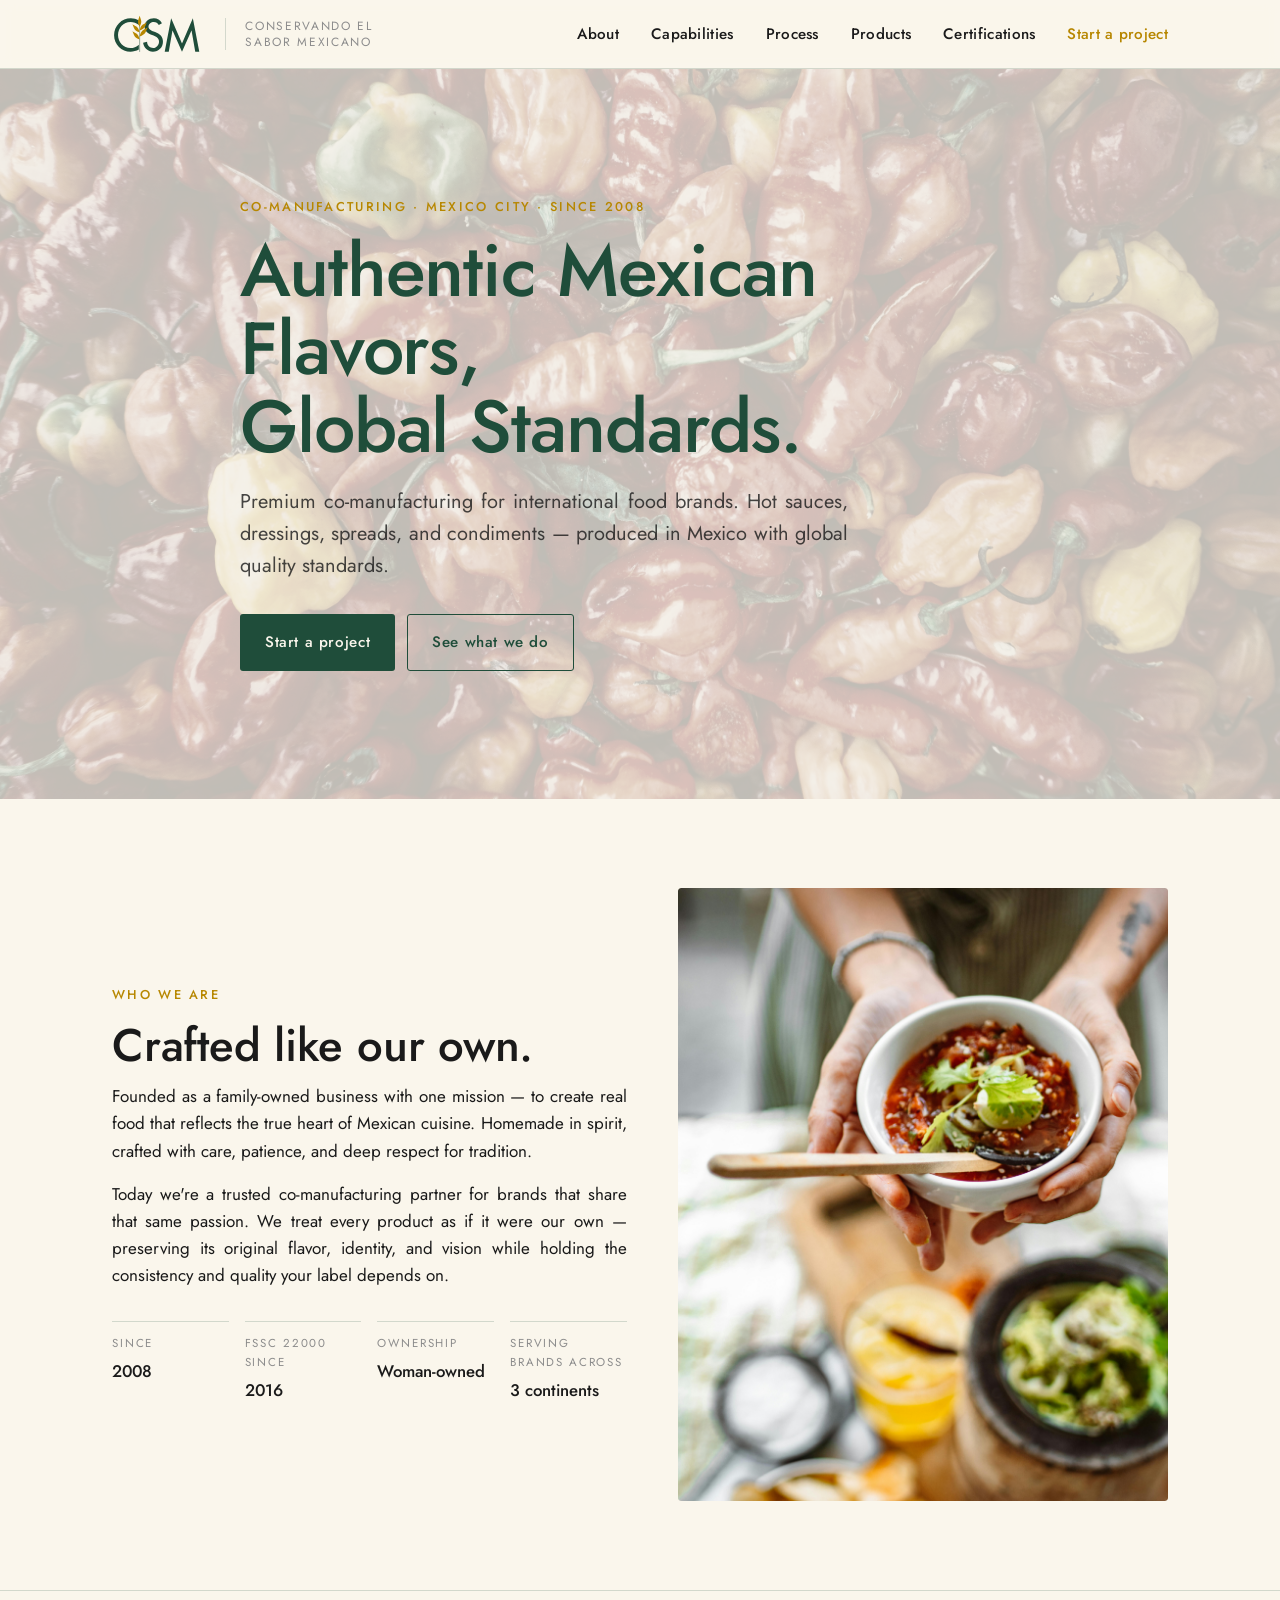
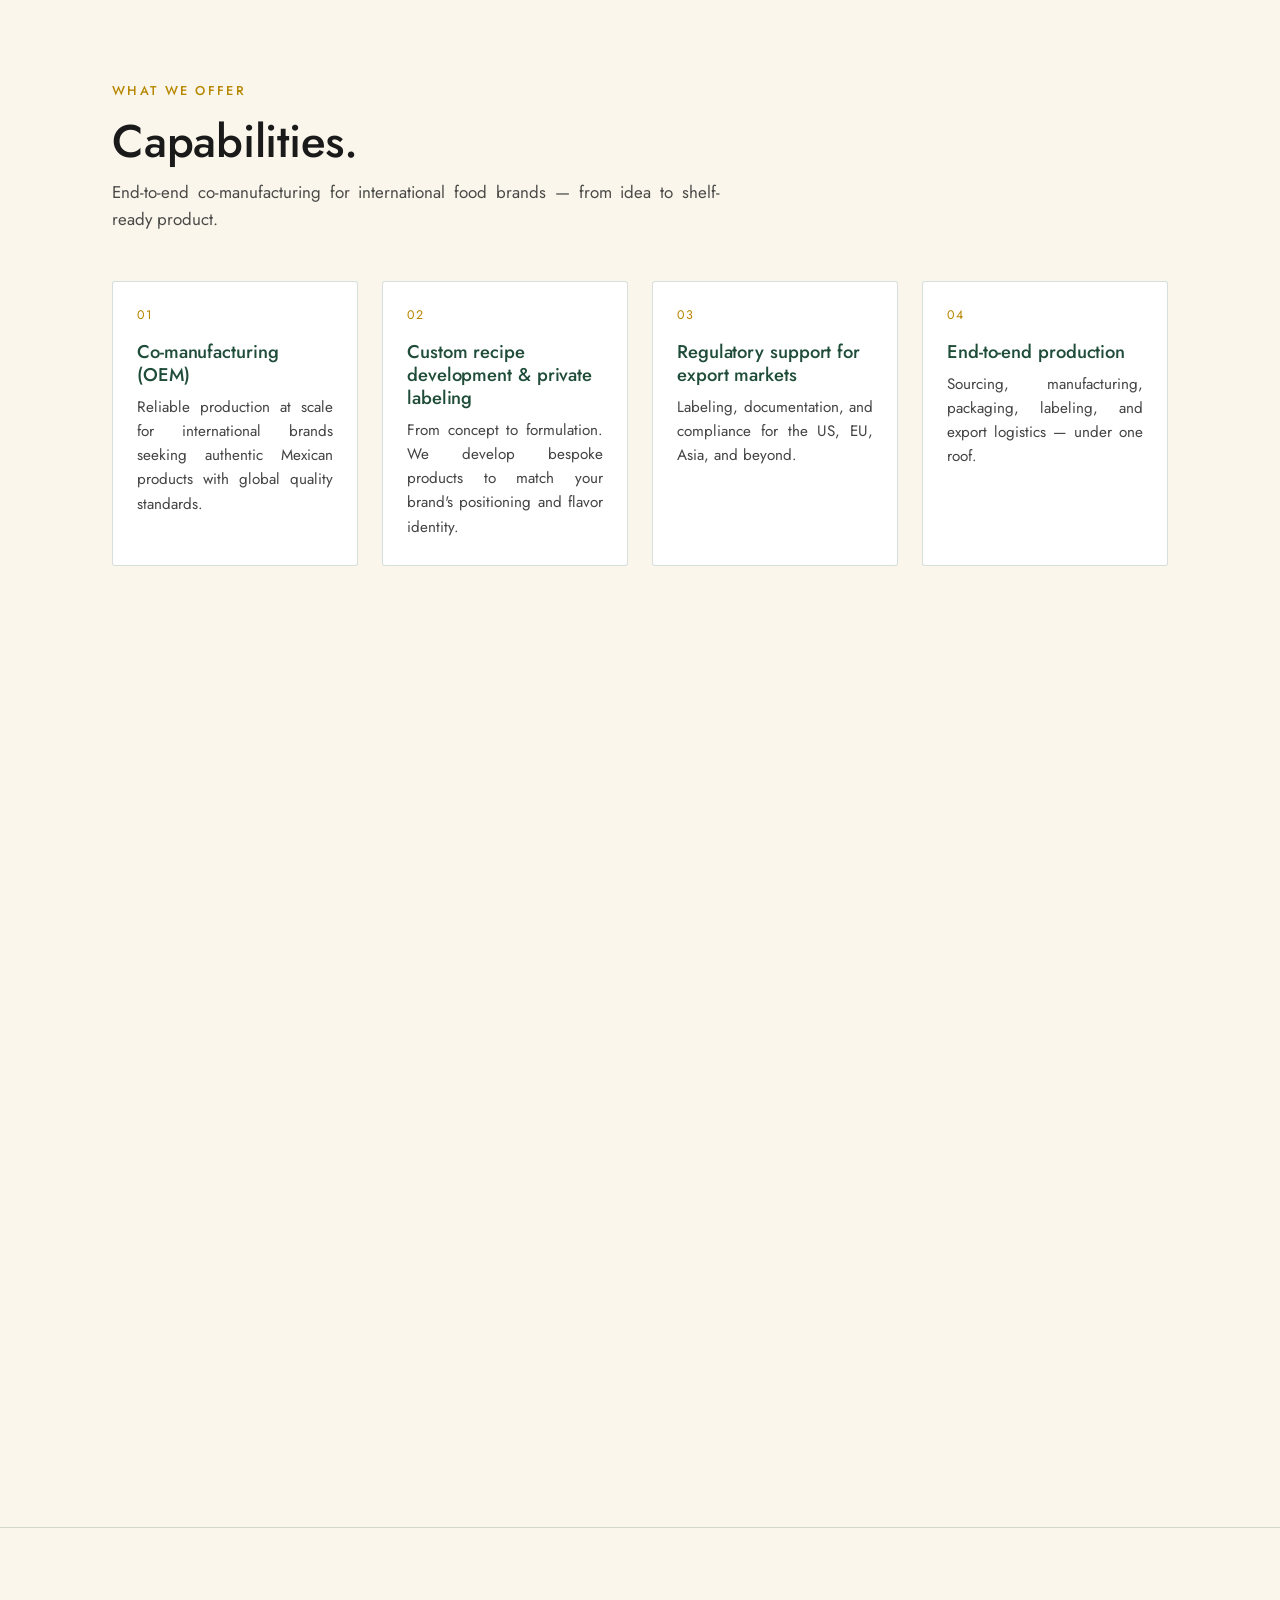
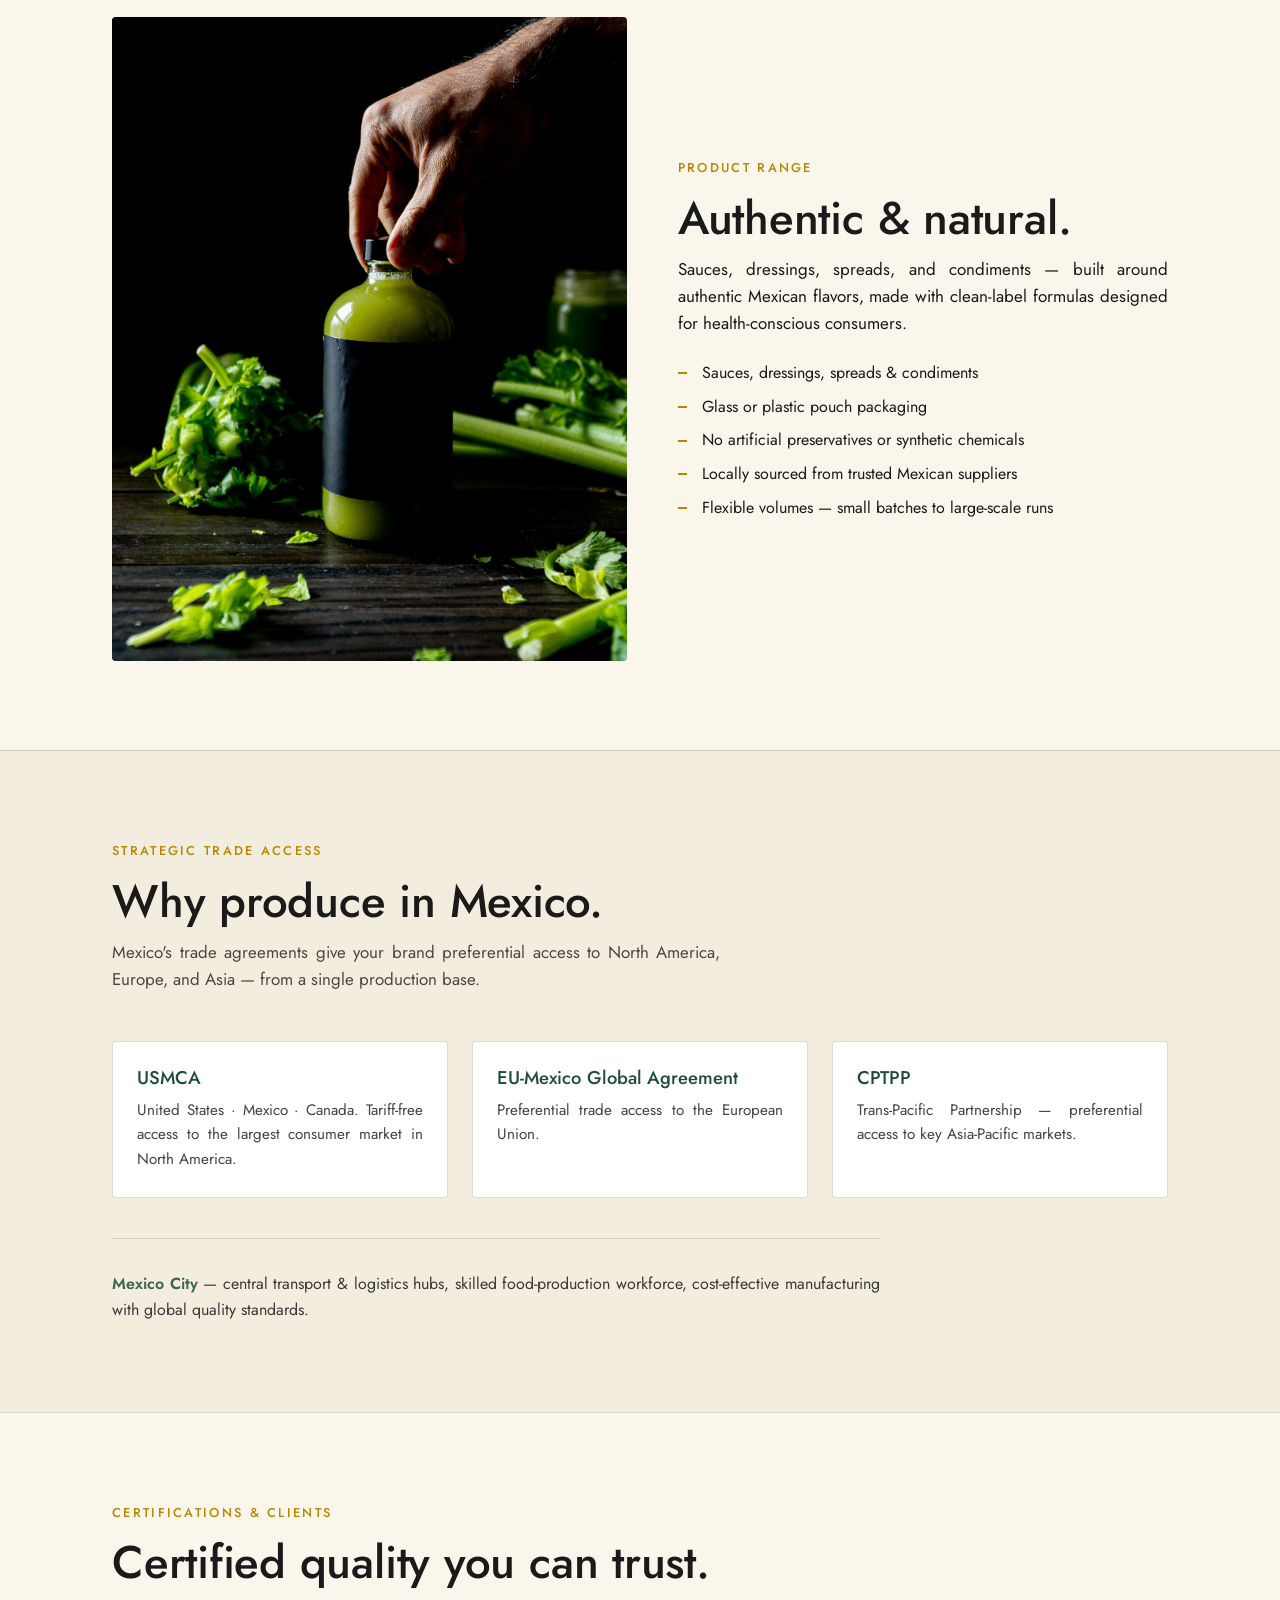
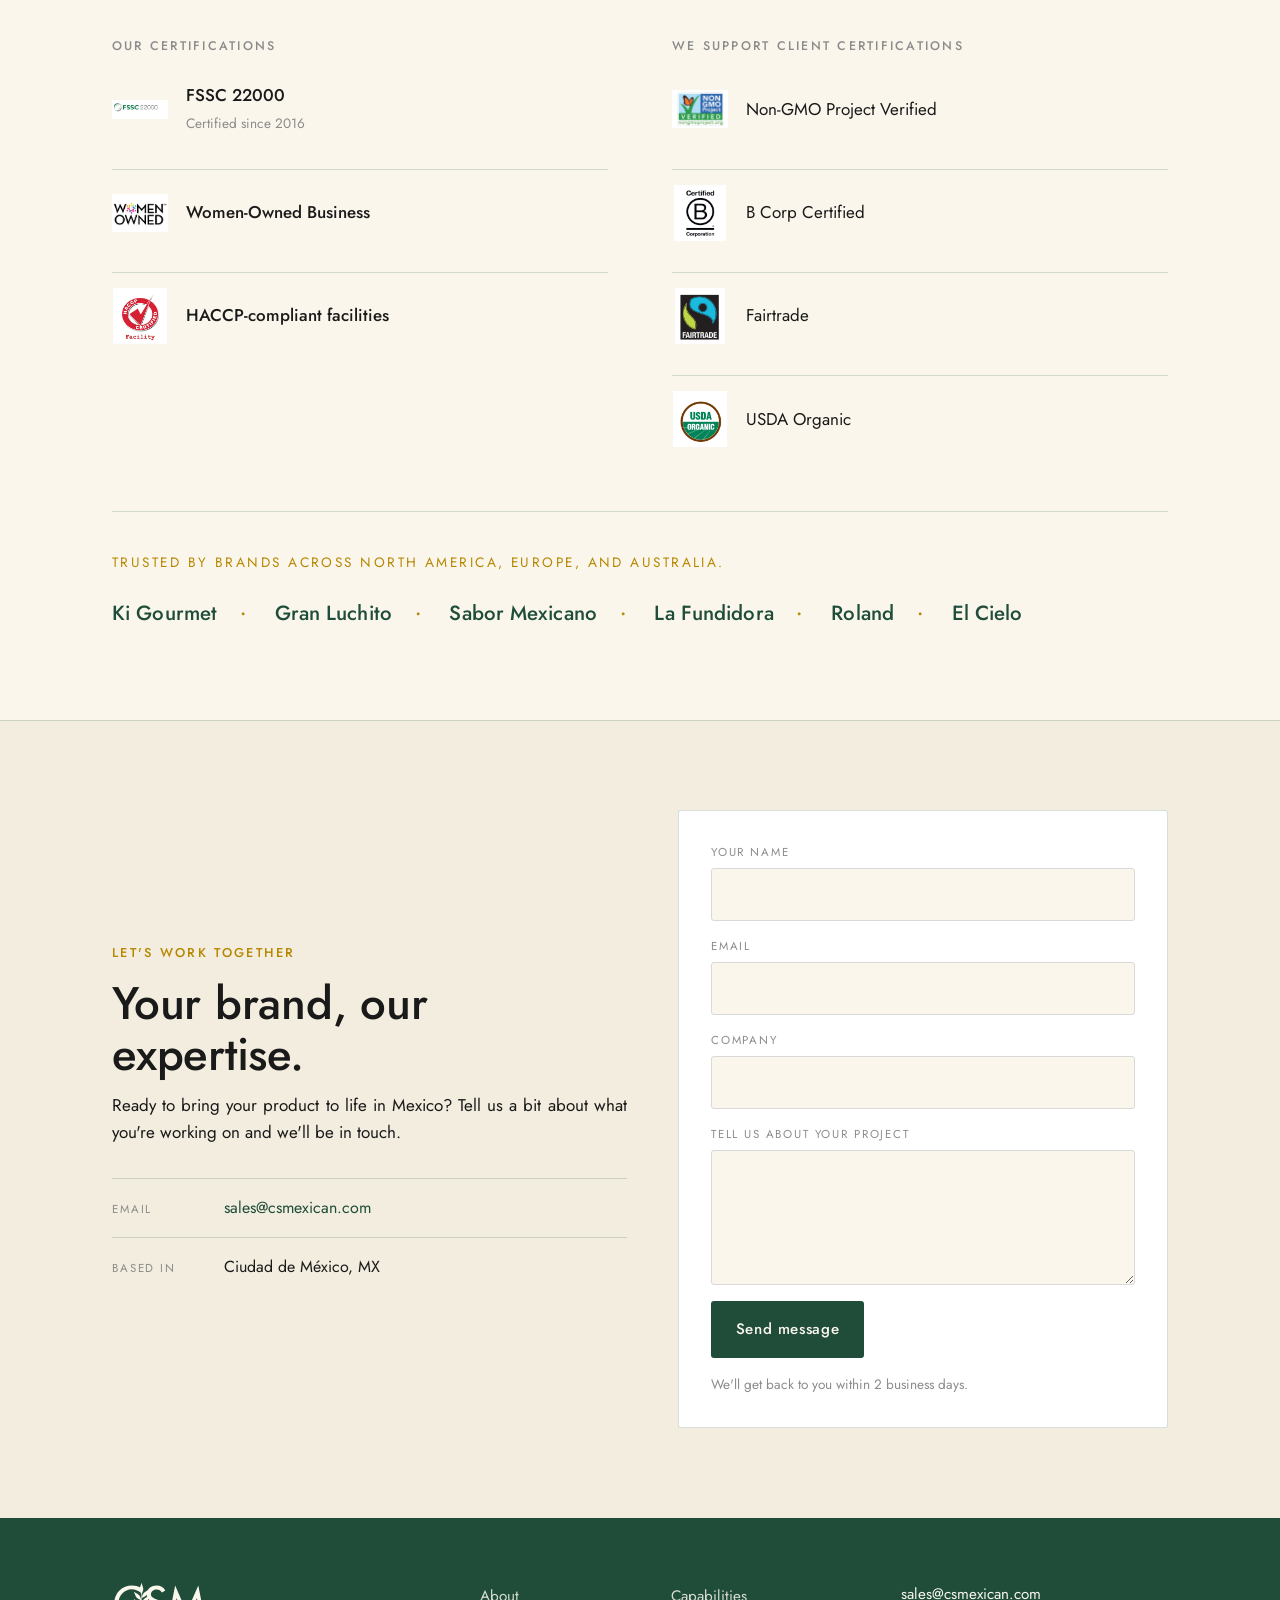
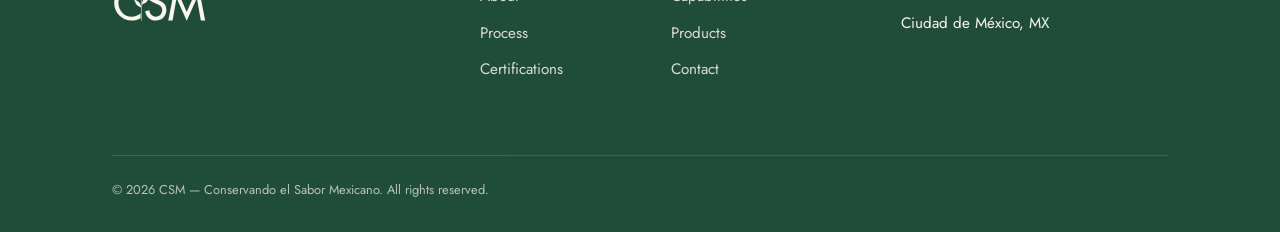
==== index.html @ 9e040bd0 "Logo + cert folder adjustments - Renamed images/certifications → images/certificaciones (Spanish   c" ====
<!doctype html>
<html lang="en">
<head>
  <meta charset="utf-8">
  <meta name="viewport" content="width=device-width, initial-scale=1">
  <meta name="theme-color" content="#1F4D3A">
  <meta name="robots" content="index, follow, max-image-preview:large">

  <title>CSM — Authentic Mexican Co-Manufacturing for Global Brands</title>
  <meta name="description" content="CSM is a Mexico City-based co-manufacturer of premium hot sauces, dressings, spreads, and condiments for international food brands. FSSC 22000 certified since 2016. Woman-owned. Serving brands across 3 continents.">
  <meta name="keywords" content="Mexican co-manufacturing, hot sauce manufacturer, private label sauces Mexico, OEM food production, FSSC 22000, USMCA, export to USA, salsa fabricante, co-packer Mexico">
  <meta name="author" content="CSM — Conservando el Sabor Mexicano">

  <!-- Canonical — csmexican.com (owned) -->
  <link rel="canonical" href="https://csmexican.com/">

  <!-- Future Spanish version — uncomment when launched
  <link rel="alternate" hreflang="en" href="https://csmexican.com/">
  <link rel="alternate" hreflang="es" href="https://csmexican.com/es/">
  <link rel="alternate" hreflang="x-default" href="https://csmexican.com/">
  -->

  <!-- Open Graph -->
  <meta property="og:type" content="website">
  <meta property="og:site_name" content="CSM — Conservando el Sabor Mexicano">
  <meta property="og:title" content="CSM — Authentic Mexican Co-Manufacturing for Global Brands">
  <meta property="og:description" content="Premium Mexican co-manufacturing for international food brands. Hot sauces, dressings, spreads, condiments. FSSC 22000 certified since 2016.">
  <meta property="og:url" content="https://csmexican.com/">
  <meta property="og:locale" content="en_US">
  <meta property="og:image" content="images/og-image.png">
  <meta property="og:image:width" content="1200">
  <meta property="og:image:height" content="630">
  <meta property="og:image:alt" content="CSM — Conservando el Sabor Mexicano">

  <!-- Twitter Card -->
  <meta name="twitter:card" content="summary_large_image">
  <meta name="twitter:title" content="CSM — Authentic Mexican Co-Manufacturing for Global Brands">
  <meta name="twitter:description" content="Premium Mexican co-manufacturing for international food brands. FSSC 22000 certified since 2016.">
  <meta name="twitter:image" content="images/og-image.png">

  <!-- Favicons -->
  <link rel="icon" type="image/svg+xml" href="images/logo/csm-favicon.svg">
  <link rel="apple-touch-icon" href="images/logo/apple-touch-icon.png">

  <!-- Preconnect for Google Fonts (improves CSS @import perf) -->
  <link rel="preconnect" href="https://fonts.googleapis.com">
  <link rel="preconnect" href="https://fonts.gstatic.com" crossorigin>

  <link rel="stylesheet" href="css/style.css">

  <!-- Structured data — Organization / LocalBusiness -->
  <script type="application/ld+json">
  {
    "@context": "https://schema.org",
    "@type": "Organization",
    "name": "CSM — Conservando el Sabor Mexicano",
    "alternateName": "CSM",
    "url": "https://csmexican.com/",
    "logo": "https://csmexican.com/images/logo/csm-primary.svg",
    "image": "https://csmexican.com/images/og-image.png",
    "description": "Premium Mexican co-manufacturer of hot sauces, dressings, spreads, and condiments for international food brands. FSSC 22000 certified. Woman-owned. Based in Mexico City since 2008.",
    "foundingDate": "2008",
    "areaServed": ["MX", "US", "CA", "EU", "AU", "JP"],
    "address": {
      "@type": "PostalAddress",
      "addressLocality": "Ciudad de México",
      "addressCountry": "MX"
    },
    "contactPoint": {
      "@type": "ContactPoint",
      "contactType": "sales",
      "email": "sales@csmexican.com",
      "availableLanguage": ["en", "es"]
    },
    "knowsAbout": [
      "Co-manufacturing",
      "Private label food production",
      "Hot sauce manufacturing",
      "Mexican condiments",
      "OEM food production",
      "Export food manufacturing"
    ],
    "hasCredential": [
      { "@type": "EducationalOccupationalCredential", "name": "FSSC 22000 Certified", "credentialCategory": "certification" },
      { "@type": "EducationalOccupationalCredential", "name": "HACCP Compliant", "credentialCategory": "certification" },
      { "@type": "EducationalOccupationalCredential", "name": "Women-Owned Business", "credentialCategory": "certification" }
    ]
  }
  </script>
</head>
<body>

  <!-- =================================================================
       HEADER
       ================================================================= -->
  <header class="site-header" id="top">
    <div class="container header-inner">
      <a class="logo" href="#top" aria-label="CSM — Conservando el Sabor Mexicano">
        <img src="images/logo/csm-compacto.svg" alt="CSM">
        <span class="logo-tagline" aria-hidden="true">Conservando el Sabor Mexicano</span>
      </a>

      <nav class="site-nav" aria-label="Primary">
        <button class="nav-toggle" aria-expanded="false" aria-controls="primary-nav" aria-label="Open menu">
          <span></span><span></span><span></span>
        </button>
        <ul class="nav-list" id="primary-nav">
          <li><a href="#about">About</a></li>
          <li><a href="#capabilities">Capabilities</a></li>
          <li><a href="#process">Process</a></li>
          <li><a href="#products">Products</a></li>
          <li><a href="#trust">Certifications</a></li>
          <li><a class="nav-cta" href="#contact">Start a project</a></li>
        </ul>
      </nav>
    </div>
  </header>

  <!-- =================================================================
       HERO
       ================================================================= -->
  <section class="hero" id="hero">
    <div class="hero-bg has-photo" role="presentation">
      <img class="hero-photo" src="images/sections/hero/timothy-l-brock-WJ5mej6mWi4-unsplash.jpg" alt="" fetchpriority="high">
    </div>
    <div class="container hero-inner">
      <p class="eyebrow">Co-Manufacturing · Mexico City · Since 2008</p>
      <h1 class="hero-title">
        Authentic Mexican Flavors,<br>
        Global Standards.
      </h1>
      <p class="hero-sub">
        Premium co-manufacturing for international food brands. Hot sauces,
        dressings, spreads, and condiments — produced in Mexico with global
        quality standards.
      </p>
      <div class="hero-actions">
        <a class="btn btn-primary" href="#contact">Start a project</a>
        <a class="btn btn-ghost" href="#capabilities">See what we do</a>
      </div>
    </div>
  </section>

  <!-- =================================================================
       ABOUT / WHO WE ARE
       ================================================================= -->
  <section class="section section-about" id="about" aria-labelledby="about-title">
    <div class="container two-col">
      <div class="col text">
        <p class="eyebrow">Who we are</p>
        <h2 class="section-title" id="about-title">Crafted like our own.</h2>
        <p>
          Founded as a family-owned business with one mission — to create
          real food that reflects the true heart of Mexican cuisine.
          Homemade in spirit, crafted with care, patience, and deep
          respect for tradition.
        </p>
        <p>
          Today we're a trusted co-manufacturing partner for brands that
          share that same passion. We treat every product as if it were
          our own — preserving its original flavor, identity, and vision
          while holding the consistency and quality your label depends on.
        </p>

        <dl class="stats">
          <div><dt>Since</dt><dd>2008</dd></div>
          <div><dt>FSSC 22000 since</dt><dd>2016</dd></div>
          <div><dt>Ownership</dt><dd>Woman-owned</dd></div>
          <div><dt>Serving brands across</dt><dd>3 continents</dd></div>
        </dl>
      </div>
      <div class="col image">
        <div class="image-frame has-photo">
          <img class="frame-photo" src="images/sections/about/pexels-roman-odintsov-4958900.jpg" alt="" loading="lazy">
        </div>
      </div>
    </div>
  </section>

  <!-- =================================================================
       CAPABILITIES
       ================================================================= -->
  <section class="section section-capabilities" id="capabilities" aria-labelledby="capabilities-title">
    <div class="container">
      <header class="section-header">
        <p class="eyebrow">What we offer</p>
        <h2 class="section-title" id="capabilities-title">Capabilities.</h2>
        <p class="section-intro">
          End-to-end co-manufacturing for international food brands —
          from idea to shelf-ready product.
        </p>
      </header>

      <ul class="cards-4">
        <li class="card">
          <span class="card-num">01</span>
          <h3>Co-manufacturing (OEM)</h3>
          <p>Reliable production at scale for international brands seeking authentic Mexican products with global quality standards.</p>
        </li>
        <li class="card">
          <span class="card-num">02</span>
          <h3>Custom recipe development &amp; private labeling</h3>
          <p>From concept to formulation. We develop bespoke products to match your brand's positioning and flavor identity.</p>
        </li>
        <li class="card">
          <span class="card-num">03</span>
          <h3>Regulatory support for export markets</h3>
          <p>Labeling, documentation, and compliance for the US, EU, Asia, and beyond.</p>
        </li>
        <li class="card">
          <span class="card-num">04</span>
          <h3>End-to-end production</h3>
          <p>Sourcing, manufacturing, packaging, labeling, and export logistics — under one roof.</p>
        </li>
      </ul>
    </div>
  </section>

  <!-- =================================================================
       PROCESS
       ================================================================= -->
  <section class="section section-process" id="process" aria-labelledby="process-title">
    <div class="container">
      <header class="section-header">
        <p class="eyebrow">Our process</p>
        <h2 class="section-title" id="process-title">From concept to shelf.</h2>
        <p class="section-intro">
          A clear, transparent process so you always know where your
          product stands.
        </p>
      </header>

      <ol class="process-steps">
        <li>
          <span class="step-num">01</span>
          <h3>Product ideation &amp; R&amp;D</h3>
          <p>Brief intake, recipe development, sample iterations.</p>
        </li>
        <li>
          <span class="step-num">02</span>
          <h3>Local &amp; natural ingredient sourcing</h3>
          <p>Trusted Mexican suppliers. Traceable, clean-label inputs.</p>
        </li>
        <li>
          <span class="step-num">03</span>
          <h3>Production &amp; quality control</h3>
          <p>Lab-tested ingredients and final products. Full batch traceability.</p>
        </li>
        <li>
          <span class="step-num">04</span>
          <h3>Packaging &amp; labeling</h3>
          <p>Glass or pouch. Compliant labeling for your destination market.</p>
        </li>
        <li>
          <span class="step-num">05</span>
          <h3>Export &amp; logistics</h3>
          <p>Documentation and shipping to your distribution centers worldwide.</p>
        </li>
      </ol>
    </div>
  </section>

  <!-- =================================================================
       PRODUCTS
       ================================================================= -->
  <section class="section section-products" id="products" aria-labelledby="products-title">
    <div class="container two-col">
      <div class="col image">
        <div class="image-frame has-photo">
          <img class="frame-photo" src="images/sections/products/pexels-karlsolano-16963894.jpg" alt="" loading="lazy">
        </div>
      </div>
      <div class="col text">
        <p class="eyebrow">Product range</p>
        <h2 class="section-title" id="products-title">Authentic &amp; natural.</h2>
        <p>
          Sauces, dressings, spreads, and condiments — built around
          authentic Mexican flavors, made with clean-label formulas
          designed for health-conscious consumers.
        </p>
        <ul class="bullets">
          <li>Sauces, dressings, spreads &amp; condiments</li>
          <li>Glass or plastic pouch packaging</li>
          <li>No artificial preservatives or synthetic chemicals</li>
          <li>Locally sourced from trusted Mexican suppliers</li>
          <li>Flexible volumes — small batches to large-scale runs</li>
        </ul>
      </div>
    </div>
  </section>

  <!-- =================================================================
       WHY MEXICO
       ================================================================= -->
  <section class="section section-why-mexico" id="why-mexico" aria-labelledby="why-mexico-title">
    <div class="container">
      <header class="section-header">
        <p class="eyebrow">Strategic trade access</p>
        <h2 class="section-title" id="why-mexico-title">Why produce in Mexico.</h2>
        <p class="section-intro">
          Mexico's trade agreements give your brand preferential access to
          North America, Europe, and Asia — from a single production base.
        </p>
      </header>

      <ul class="cards-3">
        <li class="card">
          <h3>USMCA</h3>
          <p>United States · Mexico · Canada. Tariff-free access to the largest consumer market in North America.</p>
        </li>
        <li class="card">
          <h3>EU-Mexico Global Agreement</h3>
          <p>Preferential trade access to the European Union.</p>
        </li>
        <li class="card">
          <h3>CPTPP</h3>
          <p>Trans-Pacific Partnership — preferential access to key Asia-Pacific markets.</p>
        </li>
      </ul>

      <div class="why-mexico-foot">
        <p>
          <strong>Mexico City</strong> — central transport &amp; logistics hubs,
          skilled food-production workforce, cost-effective manufacturing
          with global quality standards.
        </p>
      </div>
    </div>
  </section>

  <!-- =================================================================
       TRUST — CERTIFICATIONS + CLIENTS
       ================================================================= -->
  <section class="section section-trust" id="trust" aria-labelledby="trust-title">
    <div class="container">
      <header class="section-header">
        <p class="eyebrow">Certifications &amp; clients</p>
        <h2 class="section-title" id="trust-title">Certified quality you can trust.</h2>
      </header>

      <div class="trust-grid">
        <div class="trust-col">
          <h3>Our certifications</h3>
          <ul class="cert-list">
            <li>
              <img class="cert-mark" src="images/certificaciones/fssc-22000.png" alt="FSSC 22000 logo">
              <div><strong>FSSC 22000</strong><br><span>Certified since 2016</span></div>
            </li>
            <li>
              <img class="cert-mark" src="images/certificaciones/women-owned.png" alt="Women-Owned Business logo">
              <div><strong>Women-Owned Business</strong></div>
            </li>
            <li>
              <img class="cert-mark" src="images/certificaciones/haccp.png" alt="HACCP-compliant facilities logo">
              <div><strong>HACCP-compliant facilities</strong></div>
            </li>
          </ul>
        </div>

        <div class="trust-col">
          <h3>We support client certifications</h3>
          <ul class="cert-list">
            <li>
              <img class="cert-mark" src="images/certificaciones/non-gmo-project-verified.png" alt="Non-GMO Project Verified logo">
              <div>Non-GMO Project Verified</div>
            </li>
            <li>
              <img class="cert-mark" src="images/certificaciones/b-corp-certified.png" alt="B Corp Certified logo">
              <div>B Corp Certified</div>
            </li>
            <li>
              <img class="cert-mark" src="images/certificaciones/fairtrade.png" alt="Fairtrade logo">
              <div>Fairtrade</div>
            </li>
            <li>
              <img class="cert-mark" src="images/certificaciones/usda-organic.png" alt="USDA Organic logo">
              <div>USDA Organic</div>
            </li>
          </ul>
        </div>
      </div>

      <div class="clients">
        <p class="clients-lead">Trusted by brands across North America, Europe, and Australia.</p>
        <ul class="client-names">
          <li>Ki Gourmet</li>
          <li>Gran Luchito</li>
          <li>Sabor Mexicano</li>
          <li>La Fundidora</li>
          <li>Roland</li>
          <li>El Cielo</li>
        </ul>
      </div>
    </div>
  </section>

  <!-- =================================================================
       CONTACT
       ================================================================= -->
  <section class="section section-contact" id="contact" aria-labelledby="contact-title">
    <div class="container two-col">
      <div class="col text">
        <p class="eyebrow">Let's work together</p>
        <h2 class="section-title" id="contact-title">Your brand, our expertise.</h2>
        <p>
          Ready to bring your product to life in Mexico?
          Tell us a bit about what you're working on and we'll be in touch.
        </p>

        <dl class="contact-meta">
          <div>
            <dt>Email</dt>
            <dd><a href="mailto:sales@csmexican.com" data-pending-info>sales@csmexican.com</a></dd>
          </div>
          <div>
            <dt>Based in</dt>
            <dd>Ciudad de México, MX</dd>
          </div>
        </dl>
      </div>

      <div class="col form-col">
        <!--
          CONTACT FORM — PRE-STAGED FOR LAUNCH
          ====================================
          The form works as-is in the browser (validation + UX). To enable
          actual delivery, pick ONE of the two paths below — both already
          wired in markup. Only one URL change required.

          PATH A · Formspree (recommended for any host, ~$5–10 USD/mo):
            1. Sign up at https://formspree.io
            2. Create a form, copy the endpoint URL (e.g. https://formspree.io/f/abc123)
            3. Replace  action="#"  with  action="https://formspree.io/f/abc123"
            4. Remove  data-pending-form-destination  attribute
            Done.

          PATH B · Netlify Forms (free, but requires Netlify hosting):
            1. Deploy the site to Netlify
            2. On the <form> tag below, replace  data-pending-form-destination
               with these attributes:  netlify name="csm-contact" netlify-honeypot="bot-field"
            3. Keep action="#" — Netlify intercepts the POST automatically
            4. The hidden bot-field input below already handles the honeypot
            Done.

          The honeypot field (`bot-field`) is harmless for Formspree (ignored)
          and required for Netlify spam protection — leaving it in works for both.
        -->
        <form class="contact-form" action="#" method="post" data-pending-form-destination>
          <!-- Honeypot — bots fill this; real users don't see it -->
          <p class="hp-field" aria-hidden="true">
            <label>Don't fill this out if you're human: <input name="bot-field" tabindex="-1" autocomplete="off"></label>
          </p>

          <label>
            <span>Your name</span>
            <input type="text" name="name" required autocomplete="name">
          </label>
          <label>
            <span>Email</span>
            <input type="email" name="email" required autocomplete="email">
          </label>
          <label>
            <span>Company</span>
            <input type="text" name="company" autocomplete="organization">
          </label>
          <label>
            <span>Tell us about your project</span>
            <textarea name="message" rows="4" required></textarea>
          </label>
          <button type="submit" class="btn btn-primary">Send message</button>
          <p class="form-note" role="status" aria-live="polite">We'll get back to you within 2 business days.</p>
        </form>
      </div>
    </div>
  </section>

  <!-- =================================================================
       FOOTER
       ================================================================= -->
  <footer class="site-footer">
    <div class="container footer-inner">
      <a class="footer-logo" href="#top" aria-label="CSM">
        <img src="images/logo/csm-compacto-cream.svg" alt="CSM">
      </a>

      <nav class="footer-nav" aria-label="Footer">
        <ul>
          <li><a href="#about">About</a></li>
          <li><a href="#capabilities">Capabilities</a></li>
          <li><a href="#process">Process</a></li>
          <li><a href="#products">Products</a></li>
          <li><a href="#trust">Certifications</a></li>
          <li><a href="#contact">Contact</a></li>
        </ul>
      </nav>

      <div class="footer-contact">
        <p><a href="mailto:sales@csmexican.com" data-pending-info>sales@csmexican.com</a></p>
        <p>Ciudad de México, MX</p>
      </div>

      <p class="footer-copy">
        &copy; <span id="year">2026</span> CSM — Conservando el Sabor Mexicano. All rights reserved.
      </p>
    </div>
  </footer>

  <script src="js/main.js" defer></script>
</body>
</html>
---- css/style.css ----
/* =================================================================
   CSM — main stylesheet
   Brand spec: Manual de Marca (Forest Green / Cream / Ink ·
   Futura LT Medium for the wordmark via SVG · Jost as the web
   substitute for both headings and body — close geometric match
   to Futura, free for web use via Google Fonts).
   ================================================================= */

@import url('https://fonts.googleapis.com/css2?family=Jost:wght@300;400;500;600;700&display=swap');

/* -------------------- Tokens -------------------- */
:root {
  --forest:       #1F4D3A;
  --forest-deep:  #143828;
  --paper:        #FAF6EC;  /* Paper White — page background (was Cream) */
  --paper-deep:   #F2EDDE;  /* slightly tinted accent for visual rhythm */
  --ochre:        #B78700;  /* brand accent */
  --ink:          #1A1A1A;
  --muted:        #8C8C8C;
  --soft:         #D9D9D9;
  --white:        #FFFFFF;

  /* Legacy aliases — keep so existing rules still work */
  --cream:        var(--paper);
  --cream-deep:   var(--paper-deep);

  --font-display: 'Jost', 'Futura LT Medium', system-ui, sans-serif;
  --font-body:    'Jost', 'Century Gothic', system-ui, sans-serif;

  --container:    72rem;
  --pad-x:        clamp(1.25rem, 4vw, 3rem);
  --pad-y:        clamp(4rem, 7vw, 7rem);

  --radius:       3px;
  --rule:         1px solid rgba(31, 77, 58, 0.18);
}

/* -------------------- Reset / base -------------------- */
*, *::before, *::after { box-sizing: border-box; }
html { scroll-behavior: smooth; overflow-x: hidden; }
body {
  margin: 0;
  background: var(--cream);
  color: var(--ink);
  font-family: var(--font-body);
  font-weight: 400;
  font-size: 17px;
  line-height: 1.6;
  -webkit-font-smoothing: antialiased;
  text-rendering: optimizeLegibility;
  overflow-x: hidden;
}
img { max-width: 100%; height: auto; display: block; }
a { color: var(--forest); text-decoration: none; }
a:hover { color: var(--ochre); text-decoration: underline; text-underline-offset: 3px; text-decoration-color: var(--ochre); }
button { font: inherit; cursor: pointer; }
ul, ol { padding: 0; margin: 0; list-style: none; }
h1, h2, h3, h4 { margin: 0; font-family: var(--font-display); font-weight: 500; letter-spacing: -0.005em; }
p {
  margin: 0 0 1rem;
  text-align: justify;
  text-justify: inter-word;
  hyphens: none;
  -webkit-hyphens: none;
  -ms-hyphens: none;
}
/* Label-type paragraphs stay left-aligned (justifying them looks odd) */
.eyebrow,
.form-note,
.footer-copy,
.clients-lead {
  text-align: left;
}
p:last-child { margin-bottom: 0; }

/* Hide elements only for screen readers */
.sr-only { position:absolute; width:1px; height:1px; padding:0; margin:-1px; overflow:hidden; clip:rect(0,0,0,0); white-space:nowrap; border:0; }

/* -------------------- Layout primitives -------------------- */
.container {
  width: 100%;
  max-width: var(--container);
  margin: 0 auto;
  padding-left: var(--pad-x);
  padding-right: var(--pad-x);
}

.section { padding-top: var(--pad-y); padding-bottom: var(--pad-y); }
.section + .section { border-top: var(--rule); }

.eyebrow {
  font-family: var(--font-display);
  font-size: 0.8rem;
  font-weight: 500;
  letter-spacing: 0.18em;
  text-transform: uppercase;
  color: var(--ochre);  /* brand accent */
  margin: 0 0 0.9rem;
}
@media (max-width: 30rem) {
  .eyebrow { font-size: 0.72rem; letter-spacing: 0.14em; }
}

.section-header { max-width: 44rem; margin: 0 0 3rem; }
.section-title {
  font-size: clamp(1.85rem, 3.6vw, 2.85rem);
  line-height: 1.12;
  color: var(--ink);
  margin: 0 0 0.75rem;
}
.section-intro {
  font-size: 1.06rem;
  color: var(--ink);
  opacity: 0.78;
  max-width: 38rem;
}

/* Two-column responsive layout */
.two-col {
  display: grid;
  grid-template-columns: 1fr;
  gap: clamp(2rem, 4vw, 4rem);
  align-items: center;
}
@media (min-width: 56rem) {
  .two-col { grid-template-columns: 1.05fr 1fr; }
  .two-col .col.image { order: 2; }
  .section-products .two-col .col.image { order: 0; }
  .section-products .two-col .col.text  { order: 1; }
}
.image-frame {
  aspect-ratio: 4 / 5;
  background: var(--cream-deep);
  border-radius: var(--radius);
  position: relative;
  overflow: hidden;
}
.image-frame::after {
  content: attr(data-needs-photo);
  position: absolute; inset: 1rem;
  display: flex; align-items: center; justify-content: center;
  text-align: center; padding: 1rem;
  font-size: 0.8rem; letter-spacing: 0.04em; color: var(--muted);
  border: 1px dashed rgba(31, 77, 58, 0.25);
  border-radius: var(--radius);
  pointer-events: none;
}
/* Hide the dashed placeholder when a slideshow OR static photo is wired up */
.image-frame.slideshow::after,
.image-frame.has-photo::after { content: none; }
.image-frame .frame-photo {
  position: absolute; inset: 0;
  width: 100%; height: 100%;
  object-fit: cover;
  border-radius: var(--radius);
}

.two-col .col.image .image-frame { aspect-ratio: 4 / 5; }
.section-products .image-frame { aspect-ratio: 4 / 5; }

/* -------------------- Slideshow (cross-fade) -------------------- */
.slideshow { position: relative; overflow: hidden; }
.slideshow .slide {
  position: absolute; inset: 0;
  width: 100%; height: 100%;
  object-fit: cover;
  opacity: 0;
  transition: opacity 1.6s ease-in-out;
  will-change: opacity;
}
.slideshow .slide.is-active { opacity: 1; }
@media (prefers-reduced-motion: reduce) {
  .slideshow .slide { transition: none; }
}

/* -------------------- Buttons -------------------- */
.btn {
  display: inline-flex; align-items: center; justify-content: center;
  padding: 0.95rem 1.5rem;
  font-family: var(--font-display);
  font-weight: 500;
  font-size: 0.95rem;
  letter-spacing: 0.04em;
  border-radius: var(--radius);
  border: 1px solid transparent;
  transition: background 160ms ease, color 160ms ease, border-color 160ms ease;
}
.btn-primary {
  background: var(--forest); color: var(--cream);
}
.btn-primary:hover { background: var(--forest-deep); text-decoration: none; }
.btn-ghost {
  background: transparent; color: var(--forest);
  border-color: var(--forest);
}
.btn-ghost:hover { background: var(--forest); color: var(--cream); text-decoration: none; }

/* -------------------- Header -------------------- */
.site-header {
  position: sticky; top: 0; z-index: 50;
  background: rgba(250, 246, 236, 0.92);
  backdrop-filter: saturate(160%) blur(8px);
  border-bottom: var(--rule);
}
.header-inner {
  display: flex; align-items: center; justify-content: space-between;
  width: 100%;
  min-height: 4.25rem;
  gap: 1rem;
}
.logo { display: inline-flex; align-items: center; gap: 1.5rem; flex-shrink: 0; }
.logo img { height: 1.75rem; width: auto; max-width: 11rem; }
.logo-tagline {
  display: none;  /* hidden on mobile */
  font-family: var(--font-body);
  font-size: 0.745rem;  /* +20% from 0.62rem */
  letter-spacing: 0.14em;
  text-transform: uppercase;
  color: var(--muted);
  padding-left: 1.2rem;
  border-left: 1px solid rgba(31, 77, 58, 0.18);
  line-height: 1.35;
  max-width: 11rem;
  white-space: normal;
}
@media (min-width: 56rem) {
  .logo img { height: 2.35rem; max-width: none; }
  .logo-tagline { display: inline-block; }
}

/* ----- Base nav (mobile-first) ----- */
.site-nav { position: relative; }

.nav-toggle {
  width: 2.5rem; height: 2.5rem; padding: 0;
  background: transparent; border: 0;
  display: inline-flex; flex-direction: column; gap: 5px;
  align-items: center; justify-content: center;
  flex-shrink: 0;
}
.nav-toggle span {
  display: block; width: 22px; height: 2px;
  background: var(--ink);
  border-radius: 2px;
  transition: transform 200ms ease, opacity 200ms ease;
}
.nav-toggle[aria-expanded="true"] span:nth-child(1) { transform: translateY(7px) rotate(45deg); }
.nav-toggle[aria-expanded="true"] span:nth-child(2) { opacity: 0; }
.nav-toggle[aria-expanded="true"] span:nth-child(3) { transform: translateY(-7px) rotate(-45deg); }

.site-nav .nav-list {
  /* Mobile: hidden by default; positioned panel when opened */
  display: none;
  position: absolute; top: calc(100% + 0.5rem); right: 0; left: auto;
  min-width: 14rem;
  background: var(--cream);
  border: var(--rule);
  border-radius: var(--radius);
  flex-direction: column;
  padding: 0.75rem 0.75rem 1rem;
  gap: 0.25rem;
  box-shadow: 0 12px 36px -16px rgba(31, 77, 58, 0.25);
}
.site-nav .nav-list.is-open { display: flex; }

.site-nav .nav-list a {
  font-family: var(--font-display);
  font-weight: 500;
  font-size: 0.95rem;
  color: var(--ink);
  letter-spacing: 0.02em;
  padding: 0.55rem 0.75rem;
  display: block;
}
.site-nav .nav-list a:hover { color: var(--forest); text-decoration: none; }

.site-nav .nav-cta {
  padding: 0.55rem 0;
  background: transparent;
  border: 0;
  color: var(--ochre) !important;
  font-weight: 500;
  margin-top: 0.25rem;
  transition: color 180ms ease;
}
.site-nav .nav-cta:hover { color: var(--forest) !important; text-decoration: underline; text-underline-offset: 4px; text-decoration-color: var(--ochre); }

/* ----- Desktop nav (>= 56rem) ----- */
@media (min-width: 56rem) {
  .nav-toggle { display: none; }

  .site-nav .nav-list {
    display: flex !important;       /* override mobile display: none */
    position: static;
    flex-direction: row;
    gap: 2rem;
    align-items: center;
    background: transparent;
    border: 0;
    box-shadow: none;
    padding: 0;
    min-width: 0;
  }
  .site-nav .nav-list a { padding: 0; display: inline; }
  .site-nav .nav-cta { padding: 0; margin-top: 0; }
}

/* -------------------- Hero -------------------- */
.hero {
  position: relative;
  padding-top: clamp(5rem, 10vw, 9rem);
  padding-bottom: clamp(5rem, 10vw, 9rem);
  overflow: hidden;
}
.hero-bg {
  position: absolute; inset: 0; z-index: -1;
  background: linear-gradient(180deg, var(--cream) 0%, var(--cream-deep) 100%);
  overflow: hidden;
}
.hero-bg::after {
  content: attr(data-needs-photo);
  position: absolute; bottom: 1rem; right: 1rem;
  font-size: 0.7rem; letter-spacing: 0.06em;
  color: var(--muted);
  background: rgba(255,255,255,0.6);
  padding: 0.35rem 0.5rem; border-radius: var(--radius);
}
/* When the hero has a photo, kill the placeholder label and lay a
   cream wash at 75% opacity over it — only 25% of the photo color
   comes through, keeping the forest-green hero type fully legible. */
.hero-bg.has-photo::after { content: none; }
.hero-bg .hero-photo {
  position: absolute; inset: 0;
  width: 100%; height: 100%;
  object-fit: cover;
  filter: saturate(0.4) brightness(0.97);
}
.hero-bg.has-photo::before {
  content: '';
  position: absolute; inset: 0;
  background: rgba(250, 246, 236, 0.75);
  z-index: 1;
  pointer-events: none;
}
.hero-inner {
  position: relative; max-width: 56rem;
}
.hero-logo {
  display: block;
  width: auto;
  height: clamp(3.6rem, 8.4vw, 6rem);
  margin: 0 0 1.25rem;
  margin-left: -0.75rem;  /* offset the SVG's internal left padding */
}
@media (max-width: 36rem) {
  .hero-logo {
    height: clamp(2.7rem, 15.6vw, 4.2rem);
    margin-bottom: 1rem;
    margin-left: -0.45rem;
  }
}
.hero-title {
  font-size: clamp(1.85rem, 6vw, 4.6rem);
  line-height: 1.06;
  letter-spacing: -0.015em;
  color: var(--forest);
  margin: 0.25rem 0 1.25rem;
  text-wrap: balance;
}
/* On narrow viewports, drop the forced line break so it wraps naturally */
@media (max-width: 36rem) {
  .hero-title br { display: none; }
}
.hero-sub {
  font-size: clamp(1.05rem, 1.6vw, 1.25rem);
  max-width: 38rem;
  color: var(--ink);
  opacity: 0.8;
  margin: 0 0 2rem;
}
.hero-actions { display: flex; gap: 0.75rem; flex-wrap: wrap; }

/* -------------------- About -------------------- */
.stats {
  margin: 2rem 0 0;
  display: grid;
  grid-template-columns: 1fr 1fr;
  gap: 1.25rem 1.5rem;
}
@media (min-width: 36rem) { .stats { grid-template-columns: repeat(2, 1fr); } }
@media (min-width: 56rem) { .stats { grid-template-columns: repeat(4, 1fr); gap: 1rem; } }
.stats > div { border-top: var(--rule); padding-top: 0.75rem; }
.stats dt {
  font-family: var(--font-display);
  font-size: 0.72rem; letter-spacing: 0.16em; text-transform: uppercase;
  color: var(--muted);
  margin: 0 0 0.35rem;
}
.stats dd { margin: 0; font-family: var(--font-display); font-weight: 500; font-size: 1.05rem; color: var(--ink); }

/* -------------------- Cards (capabilities + Mexico trade) -------------------- */
.cards-4, .cards-3 { display: grid; gap: 1.25rem; }
@media (min-width: 40rem) { .cards-4 { grid-template-columns: 1fr 1fr; } }
@media (min-width: 64rem) { .cards-4 { grid-template-columns: repeat(4, 1fr); gap: 1.5rem; } }
@media (min-width: 56rem) { .cards-3 { grid-template-columns: repeat(3, 1fr); gap: 1.5rem; } }

.card {
  background: var(--white);
  border: var(--rule);
  border-radius: var(--radius);
  padding: 1.5rem 1.5rem 1.65rem;
  display: flex; flex-direction: column;
  transition: transform 180ms ease, box-shadow 180ms ease;
}
.card:hover { transform: translateY(-2px); box-shadow: 0 8px 30px -18px rgba(31, 77, 58, 0.35); }
.card-num {
  font-family: var(--font-display);
  font-size: 0.78rem; letter-spacing: 0.18em; color: var(--ochre);
  margin-bottom: 0.85rem;
}
.card h3 { font-size: 1.15rem; margin: 0 0 0.55rem; color: var(--forest); line-height: 1.25; }
.card p  { font-size: 0.95rem; color: var(--ink); opacity: 0.82; margin: 0; }

/* -------------------- Process steps -------------------- */
.process-steps {
  display: grid; gap: 1rem;
}
.process-steps > li {
  display: grid;
  grid-template-columns: 3.5rem 1fr;
  grid-template-areas:
    "num title"
    "num desc";
  column-gap: 1.5rem;
  row-gap: 0.3rem;
  align-items: baseline;
  border-top: var(--rule);
  padding: 1.5rem 0 0.5rem;
}
.process-steps > li:first-child { border-top: 0; padding-top: 0.5rem; }
.step-num {
  grid-area: num;
  align-self: start;
  font-family: var(--font-display);
  font-size: 1.6rem; font-weight: 500;
  color: var(--ochre); opacity: 1;
}
.process-steps h3 { grid-area: title; font-size: 1.2rem; color: var(--ink); margin: 0; }
.process-steps p  { grid-area: desc; font-size: 1rem; color: var(--ink); opacity: 0.78; margin: 0; }

/* -------------------- Products -------------------- */
.bullets {
  margin-top: 1.5rem;
  display: grid; gap: 0.55rem;
}
.bullets li {
  padding-left: 1.5rem; position: relative;
  font-size: 1rem; line-height: 1.55;
}
.bullets li::before {
  content: ""; position: absolute; left: 0; top: 0.7em;
  width: 0.55rem; height: 2px; background: var(--ochre);
}

/* -------------------- Why Mexico -------------------- */
.section-why-mexico { background: var(--cream-deep); }
.why-mexico-foot {
  margin-top: 2.5rem; padding-top: 2rem;
  border-top: var(--rule);
  max-width: 48rem;
  font-size: 1rem; line-height: 1.6; color: var(--ink); opacity: 0.85;
}
.why-mexico-foot strong { color: var(--forest); font-weight: 600; }

/* -------------------- Trust -------------------- */
.trust-grid {
  display: grid; gap: 2.5rem;
  margin-bottom: 3rem;
}
@media (min-width: 56rem) { .trust-grid { grid-template-columns: 1fr 1fr; gap: 4rem; } }
.trust-col h3 {
  font-size: 0.78rem; letter-spacing: 0.18em; text-transform: uppercase;
  color: var(--muted); font-weight: 500; margin: 0 0 1.25rem;
}
.cert-list { display: grid; gap: 1rem; }
.cert-list li {
  display: grid; grid-template-columns: 3.5rem 1fr; gap: 1.1rem;
  align-items: center;
  padding: 0.95rem 0;
  border-top: var(--rule);
}
.cert-list li:first-child { border-top: 0; padding-top: 0.3rem; }
.cert-mark {
  width: 3.5rem; height: 3.5rem;
  object-fit: contain;
  display: block;
}
.cert-list strong { font-family: var(--font-display); font-weight: 500; }
.cert-list span { font-size: 0.85rem; color: var(--muted); }

.clients {
  border-top: var(--rule);
  padding-top: 2.5rem;
}
.clients-lead {
  font-family: var(--font-display);
  font-size: 0.85rem; letter-spacing: 0.18em;
  text-transform: uppercase; color: var(--ochre);
  margin: 0 0 1.5rem;
}
/* Typographic client list — written-out brand names, no logos */
.client-names {
  list-style: none;
  margin: 0; padding: 0;
  display: flex; flex-wrap: wrap;
  gap: 0.5rem 1.4rem;
  align-items: baseline;
  font-family: var(--font-display);
  font-weight: 500;
  font-size: clamp(1.05rem, 1.6vw, 1.35rem);
  color: var(--forest);
  letter-spacing: 0.005em;
}
.client-names li {
  position: relative;
  padding-right: 1.4rem;
}
.client-names li:not(:last-child)::after {
  content: '·';
  position: absolute;
  right: 0; top: 50%;
  transform: translateY(-55%);
  color: var(--ochre);
  font-weight: 500;
}
@media (min-width: 56rem) {
  .client-names { gap: 0.75rem 1.8rem; }
  .client-names li { padding-right: 1.8rem; }
}

/* -------------------- Contact -------------------- */
.section-contact { background: var(--cream-deep); }
.contact-meta { margin: 2rem 0 0; }
.contact-meta > div {
  padding: 1rem 0;
  border-top: var(--rule);
  display: grid; grid-template-columns: 7rem 1fr;
  align-items: baseline;
}
.contact-meta dt {
  font-family: var(--font-display);
  font-size: 0.72rem; letter-spacing: 0.16em; text-transform: uppercase;
  color: var(--muted);
}
.contact-meta dd { margin: 0; font-size: 1rem; }

/* Form */
.contact-form {
  background: var(--white);
  border: var(--rule);
  border-radius: var(--radius);
  padding: clamp(1.25rem, 3vw, 2rem);
  display: grid; gap: 1rem;
}
.contact-form label {
  display: grid; gap: 0.4rem;
}
.contact-form label > span {
  font-family: var(--font-display);
  font-size: 0.72rem; letter-spacing: 0.16em; text-transform: uppercase;
  color: var(--muted);
}
.contact-form input,
.contact-form textarea {
  font: inherit;
  width: 100%;
  padding: 0.75rem 0.9rem;
  border: 1px solid var(--soft);
  border-radius: var(--radius);
  background: var(--cream);
  color: var(--ink);
  transition: border-color 160ms ease, background 160ms ease;
}
.contact-form input:focus,
.contact-form textarea:focus {
  outline: none; border-color: var(--forest);
  background: var(--white);
}
.contact-form textarea { resize: vertical; min-height: 5rem; }
.contact-form .btn { width: 100%; }
@media (min-width: 36rem) { .contact-form .btn { width: auto; justify-self: start; } }
.form-note { font-size: 0.85rem; color: var(--muted); margin: 0; }

/* Honeypot — hidden from humans, visible to bots */
.contact-form .hp-field {
  position: absolute;
  left: -10000px;
  top: auto;
  width: 1px;
  height: 1px;
  overflow: hidden;
}

/* -------------------- Footer -------------------- */
.site-footer {
  background: var(--forest);
  color: var(--cream);
  padding: clamp(3rem, 5vw, 4.5rem) 0 2rem;
}
.footer-inner {
  display: grid; gap: 2.25rem;
  grid-template-columns: 1fr;
  align-items: start;
}
@media (min-width: 56rem) {
  .footer-inner {
    grid-template-columns: 1.2fr 1.4fr 1fr;
    gap: 3rem;
  }
}
.footer-logo img { height: 2.5rem; width: auto; }
.footer-nav ul { display: grid; gap: 0.6rem; grid-template-columns: 1fr 1fr; }
.footer-nav a { color: var(--cream); opacity: 0.85; font-size: 0.95rem; }
.footer-nav a:hover { opacity: 1; text-decoration: underline; }
.footer-contact p { margin: 0 0 0.3rem; font-size: 0.95rem; }
.footer-contact a { color: var(--cream); }
.footer-copy {
  grid-column: 1 / -1;
  border-top: 1px solid rgba(250, 246, 236, 0.18);
  padding-top: 1.5rem; margin-top: 1.5rem;
  font-size: 0.8rem; opacity: 0.7;
}

/* -------------------- Scroll-in animations -------------------- */
.fade-in {
  opacity: 0;
  transform: translateY(12px);
  transition: opacity 600ms ease, transform 600ms ease;
}
.fade-in.is-visible {
  opacity: 1; transform: translateY(0);
}
@media (prefers-reduced-motion: reduce) {
  .fade-in { opacity: 1; transform: none; transition: none; }
  html { scroll-behavior: auto; }
}
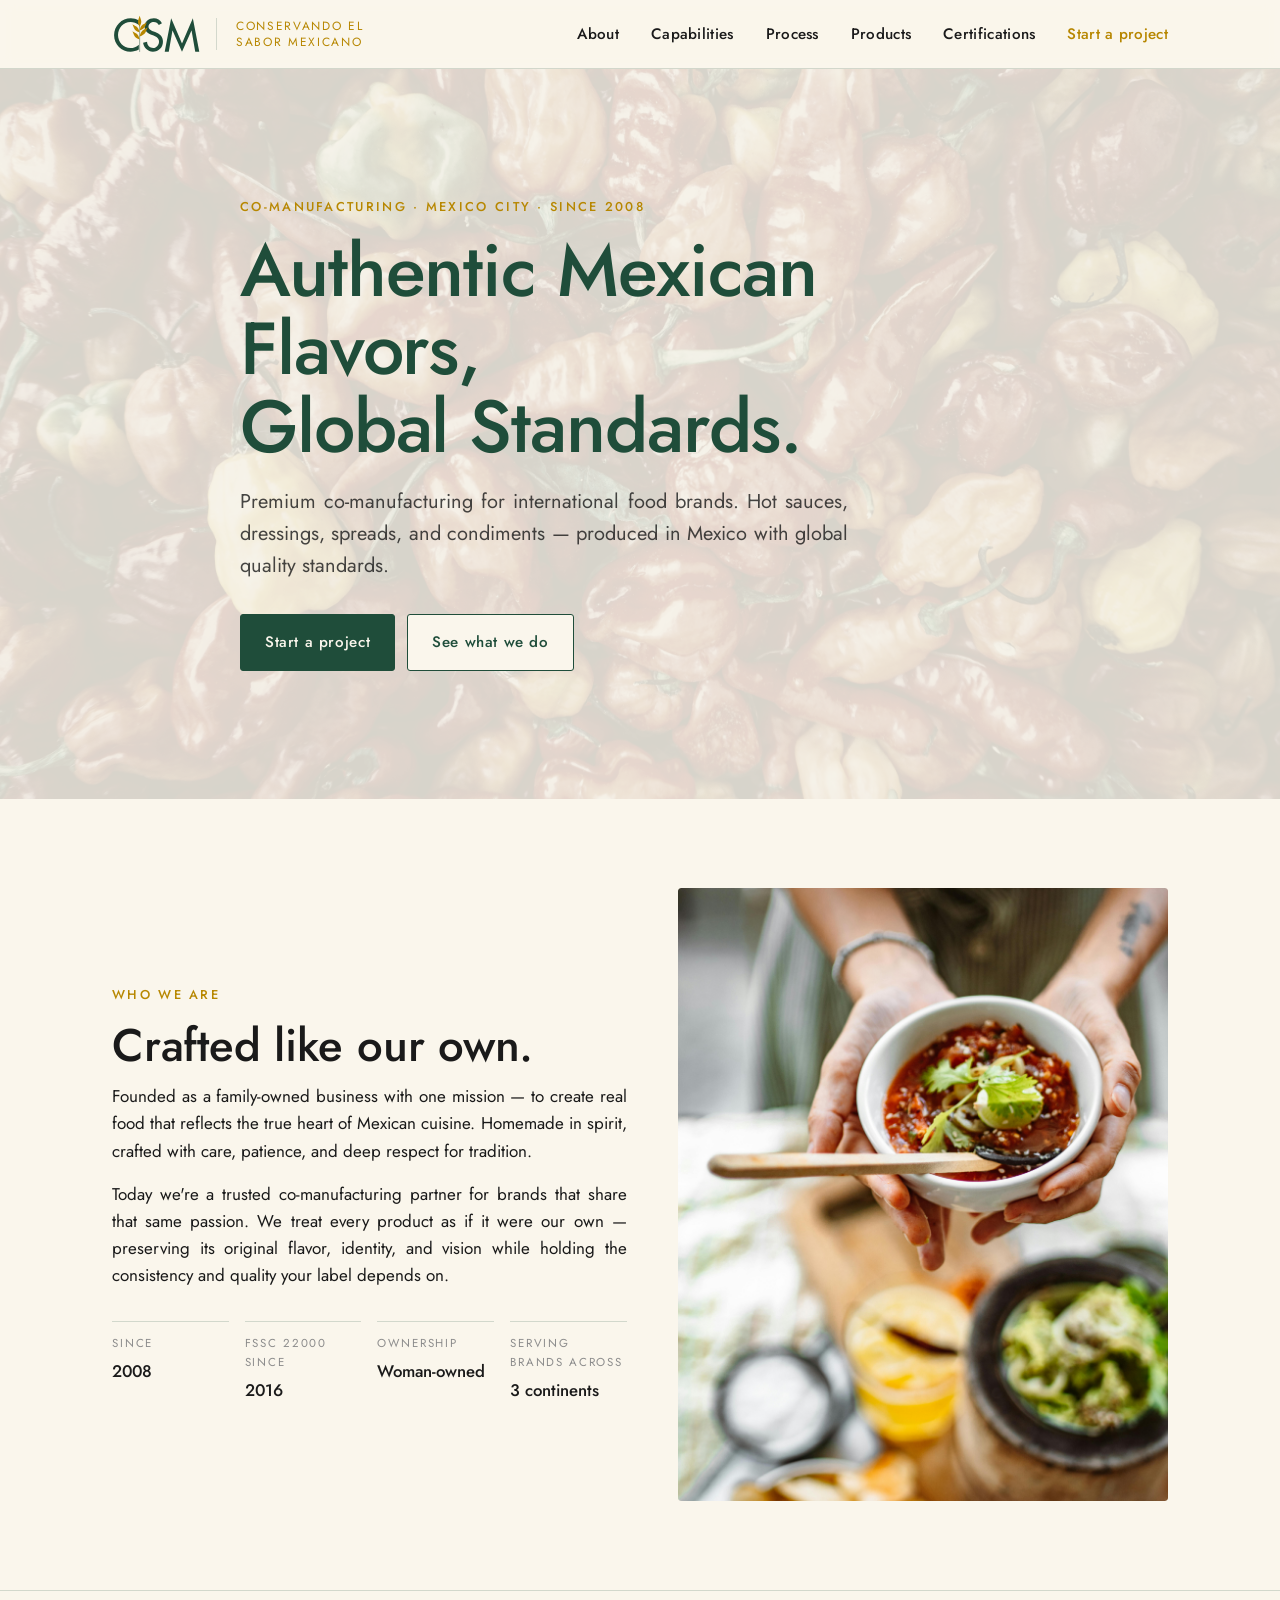
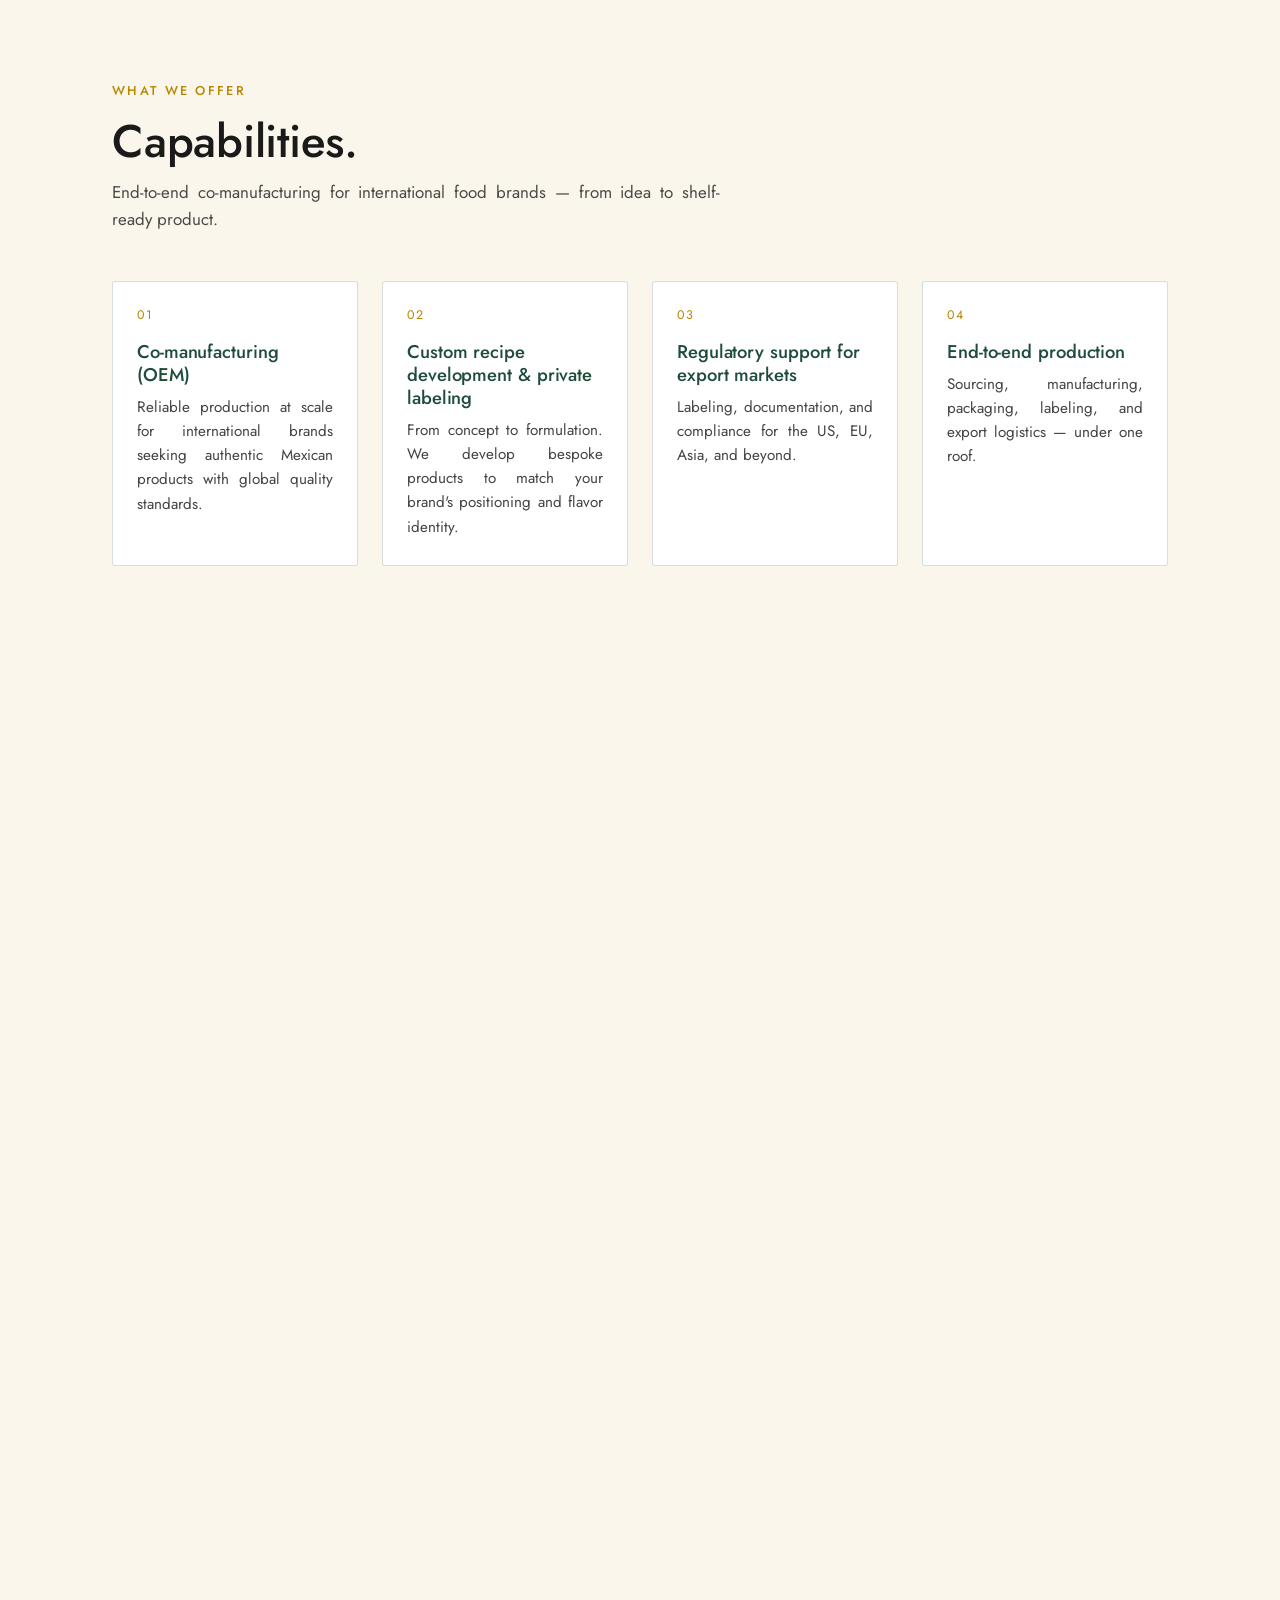
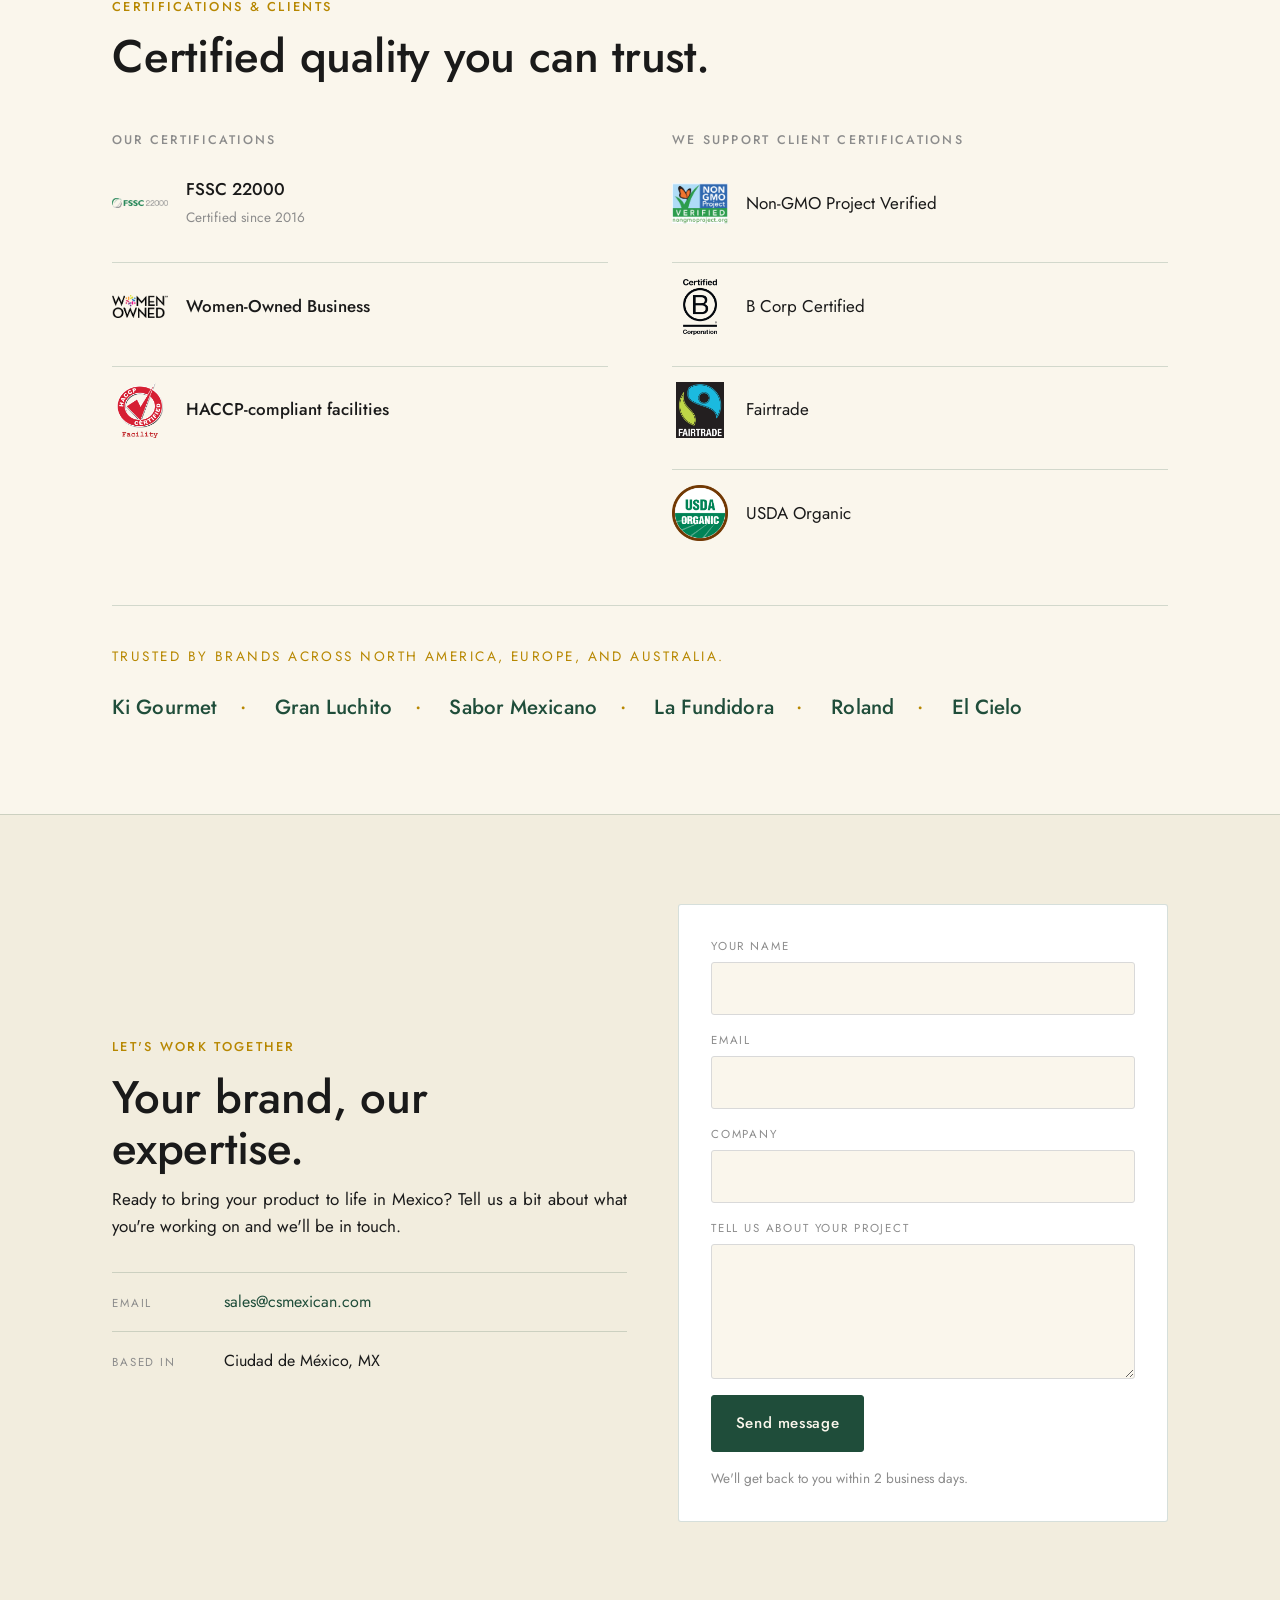
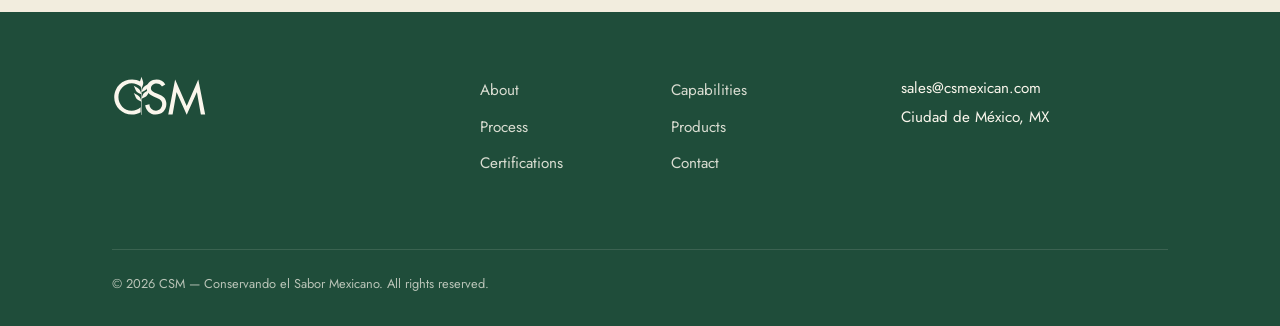
==== commit 12855fef: "Favicon → Symbol in Paper White, no background tile" ====
--- a/index.html
+++ b/index.html
@@ -39,7 +39,7 @@
   <meta name="twitter:image" content="images/og-image.png">
 
   <!-- Favicons -->
-  <link rel="icon" type="image/svg+xml" href="images/logo/csm-favicon.svg">
+  <link rel="icon" type="image/svg+xml" href="images/logo/csm-symbol-cream.svg">
   <link rel="apple-touch-icon" href="images/logo/apple-touch-icon.png">
 
   <!-- Preconnect for Google Fonts (improves CSS @import perf) -->
--- a/css/style.css
+++ b/css/style.css
@@ -37,7 +37,7 @@
 
 /* -------------------- Reset / base -------------------- */
 *, *::before, *::after { box-sizing: border-box; }
-html { scroll-behavior: smooth; overflow-x: hidden; }
+html { scroll-behavior: smooth; overflow-x: clip; }
 body {
   margin: 0;
   background: var(--cream);
@@ -48,7 +48,7 @@
   line-height: 1.6;
   -webkit-font-smoothing: antialiased;
   text-rendering: optimizeLegibility;
-  overflow-x: hidden;
+  overflow-x: clip;
 }
 img { max-width: 100%; height: auto; display: block; }
 a { color: var(--forest); text-decoration: none; }
@@ -187,12 +187,15 @@
 }
 .btn-primary {
   background: var(--forest); color: var(--cream);
-}
-.btn-primary:hover { background: var(--forest-deep); text-decoration: none; }
+  border-color: var(--forest);
+}
+/* On hover: fade to Paper White with ochre type — inverse of default */
+.btn-primary:hover { background: var(--paper); color: var(--ochre); text-decoration: none; }
 .btn-ghost {
-  background: transparent; color: var(--forest);
+  background: var(--paper); color: var(--forest);
   border-color: var(--forest);
 }
+/* On hover: fade to forest fill — the opposite of btn-primary's hover */
 .btn-ghost:hover { background: var(--forest); color: var(--cream); text-decoration: none; }
 
 /* -------------------- Header -------------------- */
@@ -208,7 +211,7 @@
   min-height: 4.25rem;
   gap: 1rem;
 }
-.logo { display: inline-flex; align-items: center; gap: 1.5rem; flex-shrink: 0; }
+.logo { display: inline-flex; align-items: center; gap: 0.9rem; flex-shrink: 0; }
 .logo img { height: 1.75rem; width: auto; max-width: 11rem; }
 .logo-tagline {
   display: none;  /* hidden on mobile */
@@ -216,13 +219,17 @@
   font-size: 0.745rem;  /* +20% from 0.62rem */
   letter-spacing: 0.14em;
   text-transform: uppercase;
-  color: var(--muted);
+  color: var(--ochre);
   padding-left: 1.2rem;
   border-left: 1px solid rgba(31, 77, 58, 0.18);
   line-height: 1.35;
   max-width: 11rem;
   white-space: normal;
 }
+/* Override the global a:hover — tagline is static, no underline / color shift */
+.logo:hover .logo-tagline,
+.logo:hover { color: var(--ochre); text-decoration: none; }
+.logo:hover { text-decoration: none; }
 @media (min-width: 56rem) {
   .logo img { height: 2.35rem; max-width: none; }
   .logo-tagline { display: inline-block; }
@@ -338,7 +345,7 @@
 .hero-bg.has-photo::before {
   content: '';
   position: absolute; inset: 0;
-  background: rgba(250, 246, 236, 0.75);
+  background: rgba(250, 246, 236, 0.85);
   z-index: 1;
   pointer-events: none;
 }
@@ -434,10 +441,15 @@
   column-gap: 1.5rem;
   row-gap: 0.3rem;
   align-items: baseline;
-  border-top: var(--rule);
-  padding: 1.5rem 0 0.5rem;
-}
-.process-steps > li:first-child { border-top: 0; padding-top: 0.5rem; }
+  /* Card treatment — matches Capabilities cards for visual consistency */
+  background: var(--white);
+  border: var(--rule);
+  border-radius: var(--radius);
+  padding: 1.4rem 1.5rem 1.5rem;
+  transition: transform 180ms ease, box-shadow 180ms ease;
+}
+.process-steps > li:hover { transform: translateY(-2px); box-shadow: 0 8px 30px -18px rgba(31, 77, 58, 0.35); }
+.process-steps > li:first-child { padding-top: 1.4rem; }
 .step-num {
   grid-area: num;
   align-self: start;
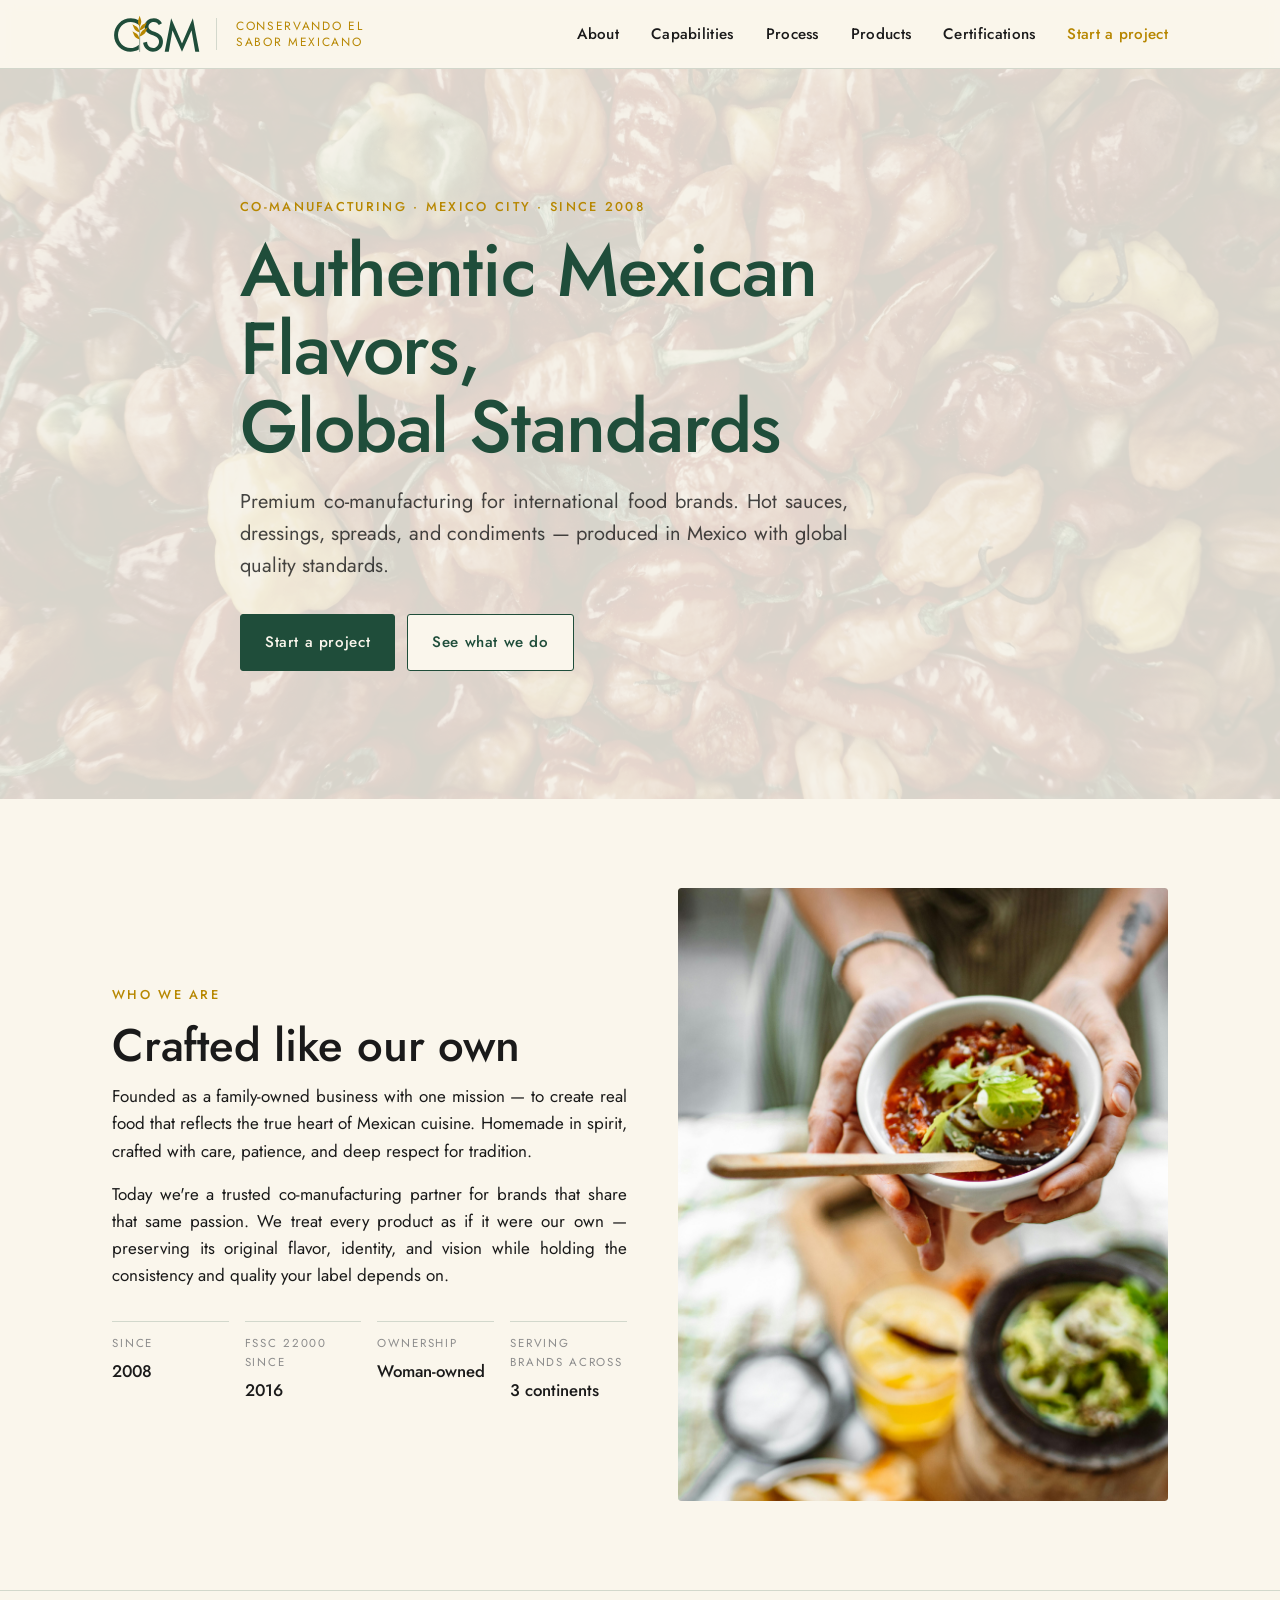
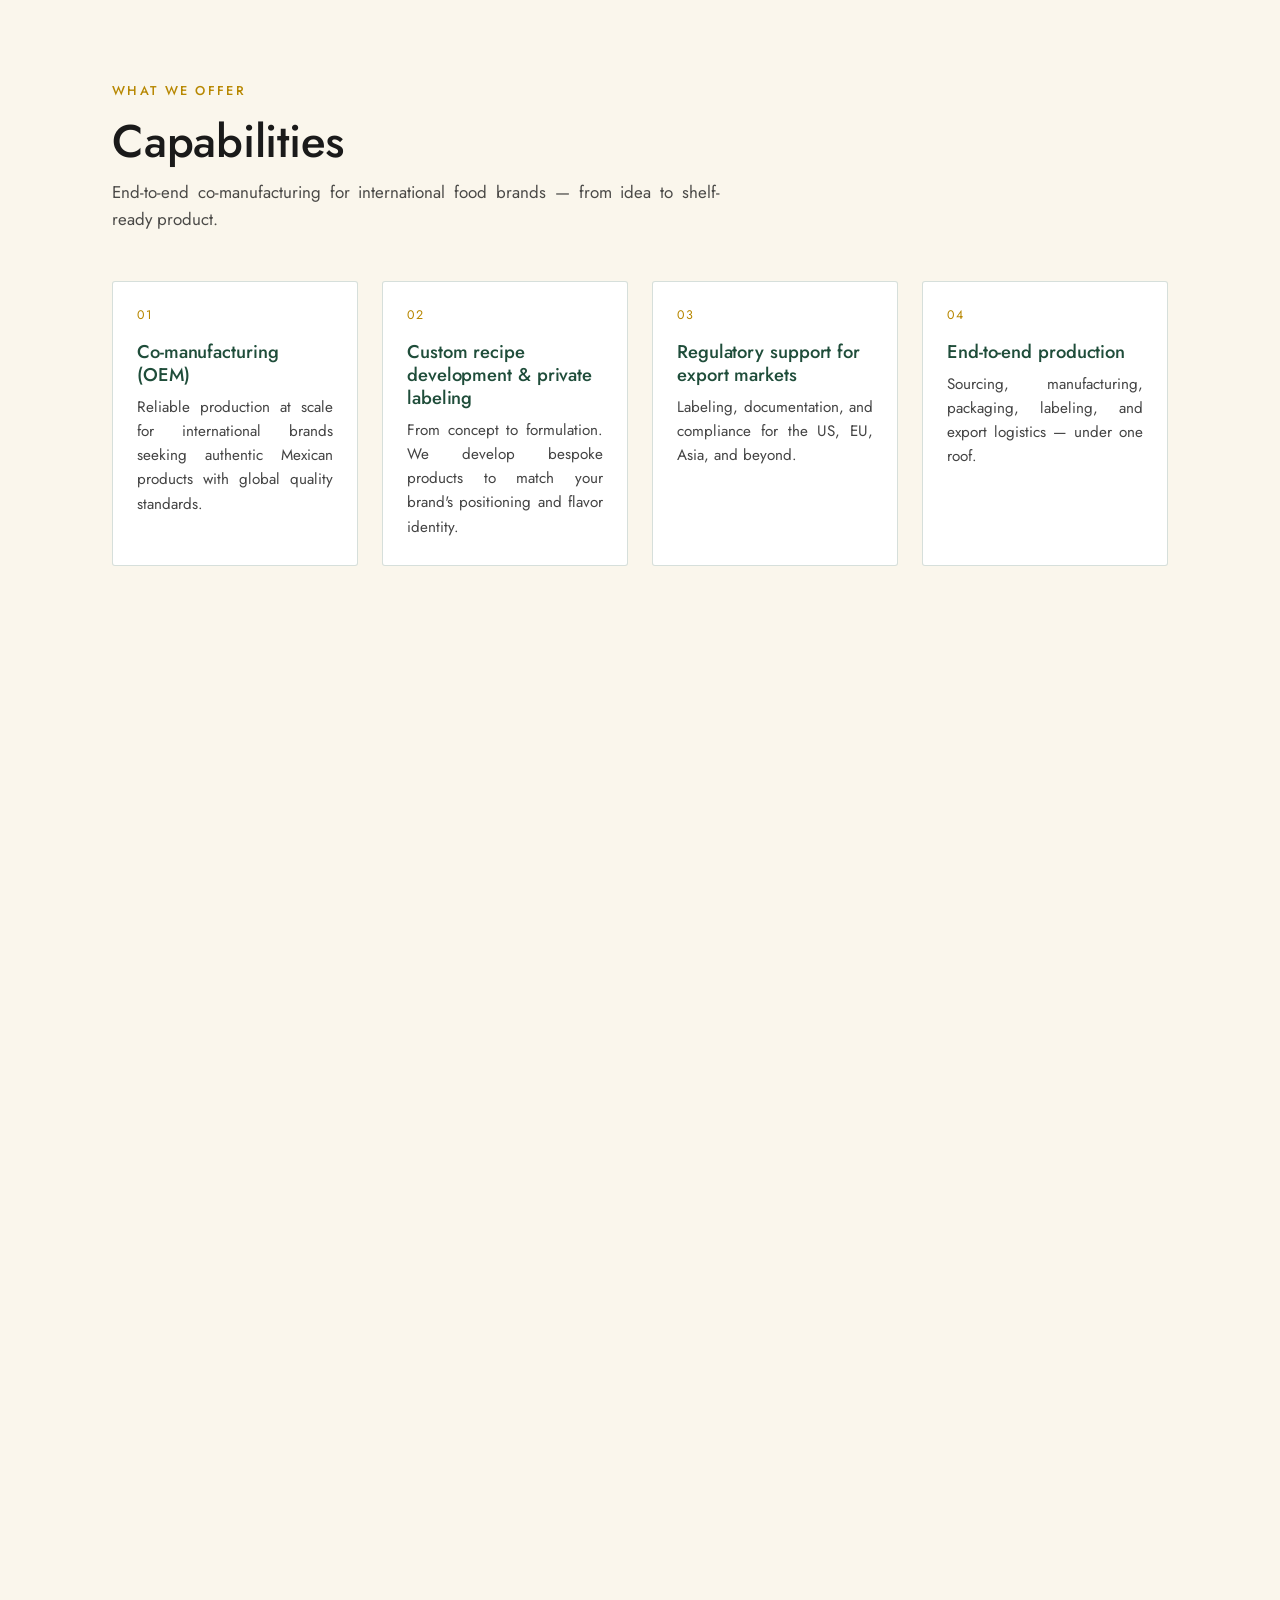
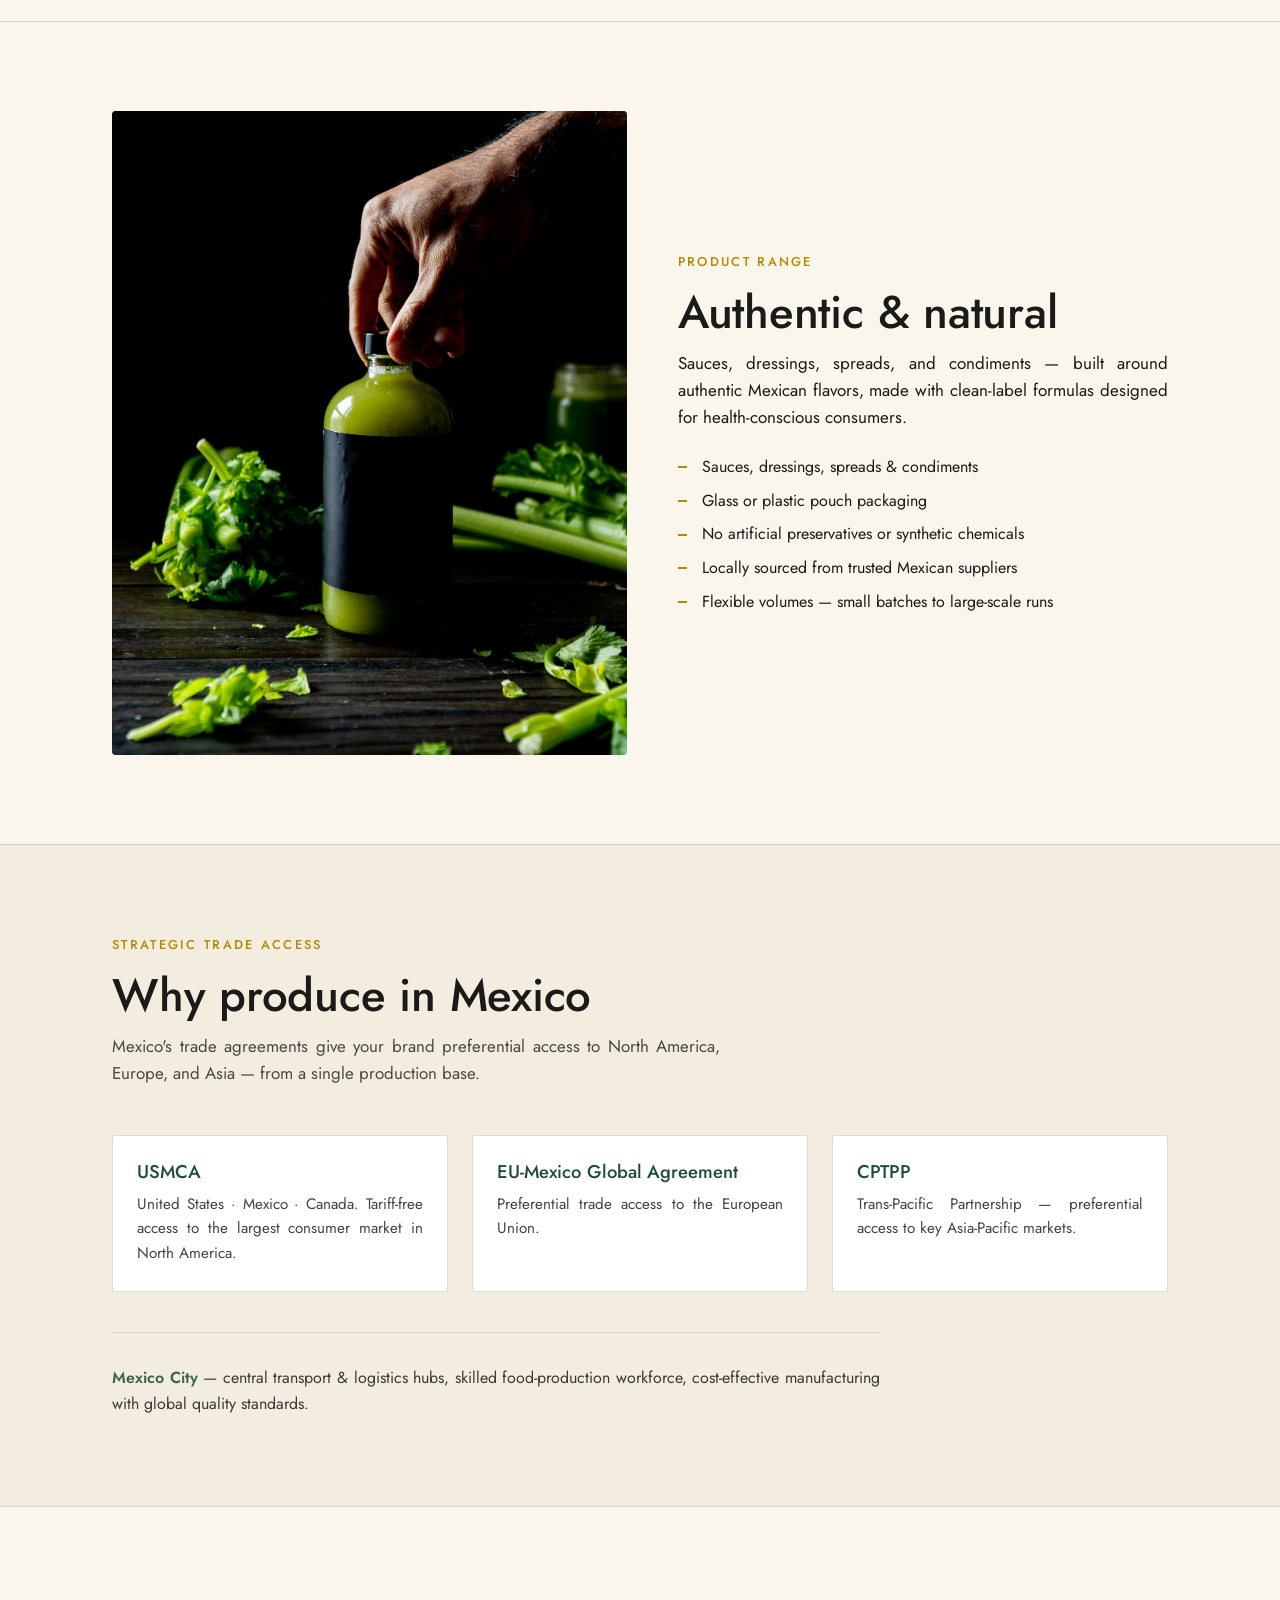
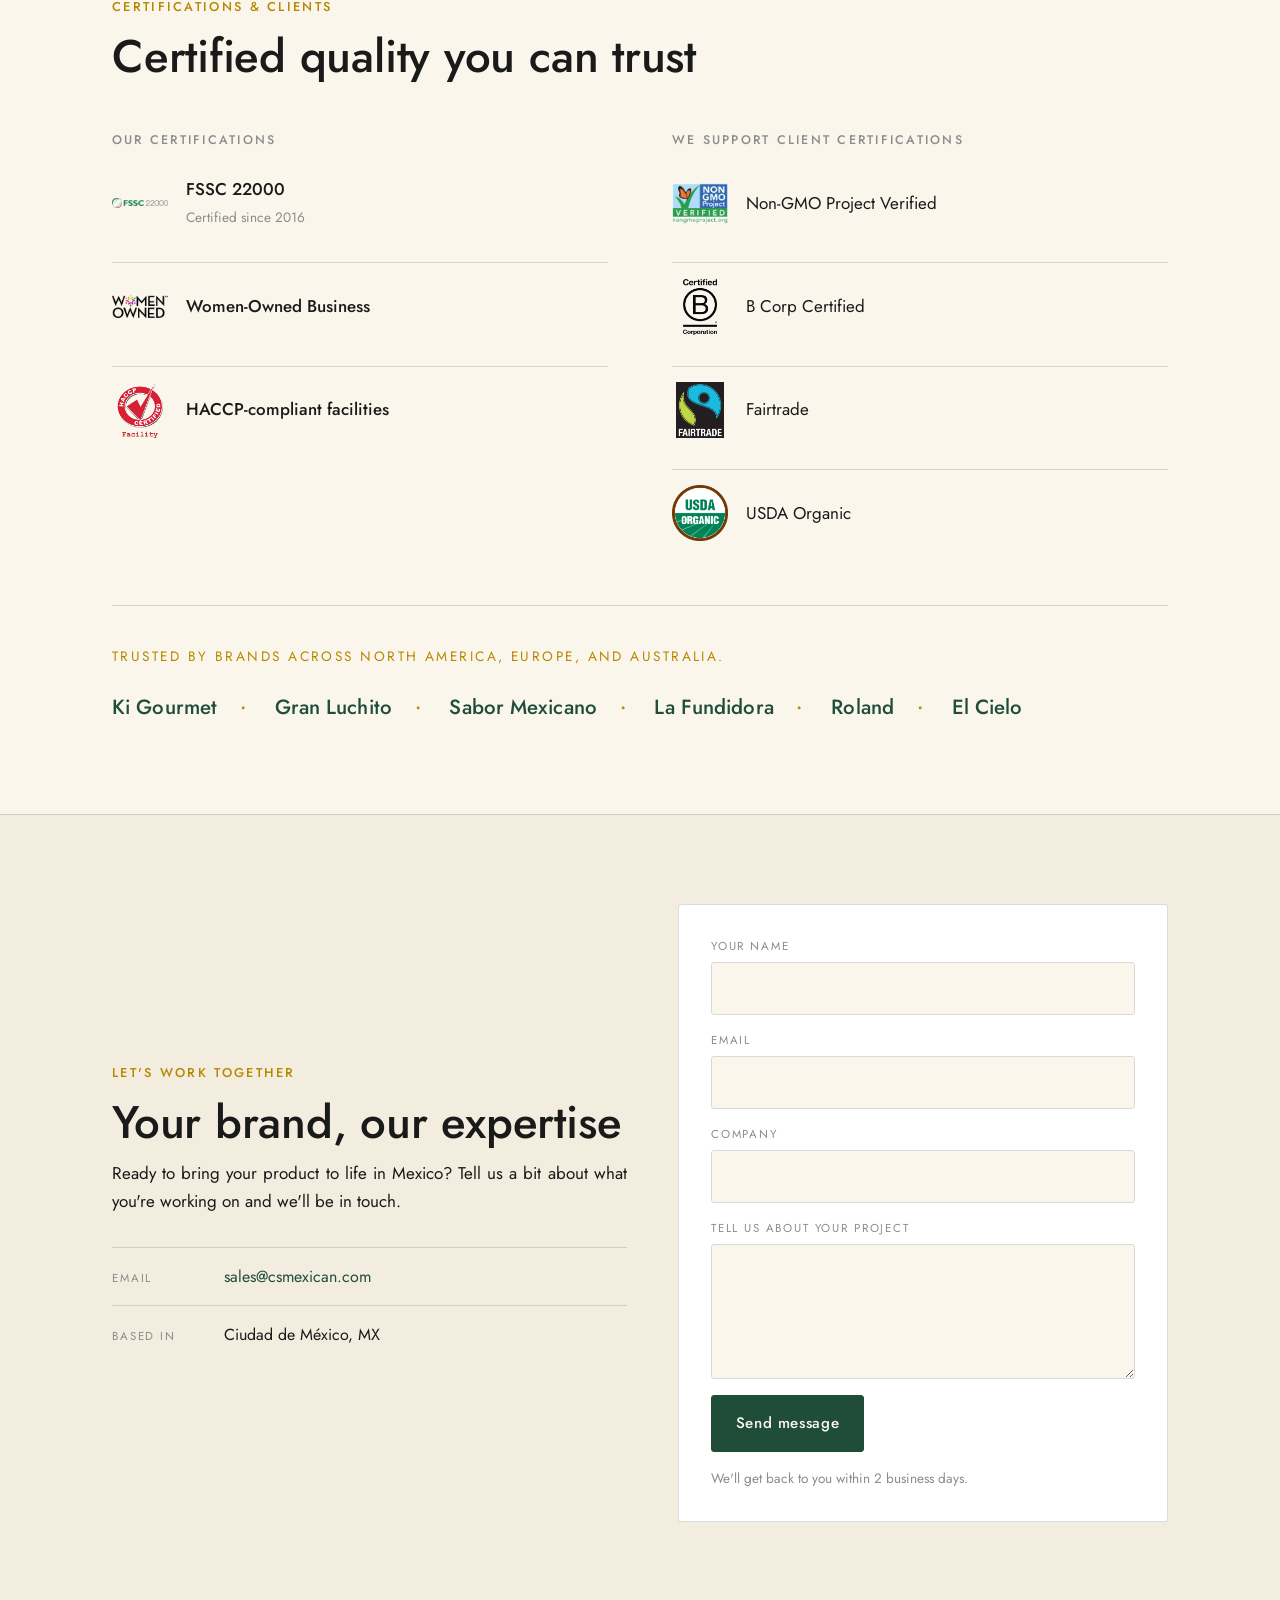
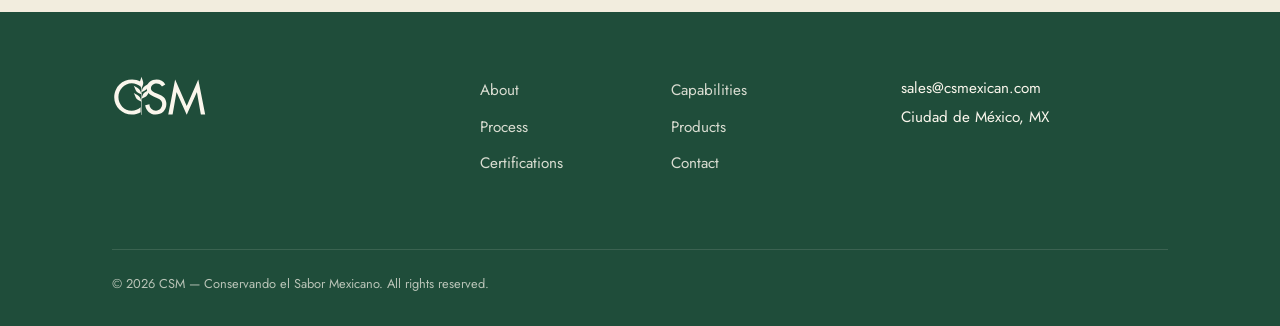
==== commit cdf7e30e: "Remove trailing periods from all big titles (Adriana request) Stripped the final period from the her" ====
--- a/index.html
+++ b/index.html
@@ -127,7 +127,7 @@
       <p class="eyebrow">Co-Manufacturing · Mexico City · Since 2008</p>
       <h1 class="hero-title">
         Authentic Mexican Flavors,<br>
-        Global Standards.
+        Global Standards
       </h1>
       <p class="hero-sub">
         Premium co-manufacturing for international food brands. Hot sauces,
@@ -148,7 +148,7 @@
     <div class="container two-col">
       <div class="col text">
         <p class="eyebrow">Who we are</p>
-        <h2 class="section-title" id="about-title">Crafted like our own.</h2>
+        <h2 class="section-title" id="about-title">Crafted like our own</h2>
         <p>
           Founded as a family-owned business with one mission — to create
           real food that reflects the true heart of Mexican cuisine.
@@ -184,7 +184,7 @@
     <div class="container">
       <header class="section-header">
         <p class="eyebrow">What we offer</p>
-        <h2 class="section-title" id="capabilities-title">Capabilities.</h2>
+        <h2 class="section-title" id="capabilities-title">Capabilities</h2>
         <p class="section-intro">
           End-to-end co-manufacturing for international food brands —
           from idea to shelf-ready product.
@@ -223,7 +223,7 @@
     <div class="container">
       <header class="section-header">
         <p class="eyebrow">Our process</p>
-        <h2 class="section-title" id="process-title">From concept to shelf.</h2>
+        <h2 class="section-title" id="process-title">From concept to shelf</h2>
         <p class="section-intro">
           A clear, transparent process so you always know where your
           product stands.
@@ -272,7 +272,7 @@
       </div>
       <div class="col text">
         <p class="eyebrow">Product range</p>
-        <h2 class="section-title" id="products-title">Authentic &amp; natural.</h2>
+        <h2 class="section-title" id="products-title">Authentic &amp; natural</h2>
         <p>
           Sauces, dressings, spreads, and condiments — built around
           authentic Mexican flavors, made with clean-label formulas
@@ -296,7 +296,7 @@
     <div class="container">
       <header class="section-header">
         <p class="eyebrow">Strategic trade access</p>
-        <h2 class="section-title" id="why-mexico-title">Why produce in Mexico.</h2>
+        <h2 class="section-title" id="why-mexico-title">Why produce in Mexico</h2>
         <p class="section-intro">
           Mexico's trade agreements give your brand preferential access to
           North America, Europe, and Asia — from a single production base.
@@ -335,7 +335,7 @@
     <div class="container">
       <header class="section-header">
         <p class="eyebrow">Certifications &amp; clients</p>
-        <h2 class="section-title" id="trust-title">Certified quality you can trust.</h2>
+        <h2 class="section-title" id="trust-title">Certified quality you can trust</h2>
       </header>
 
       <div class="trust-grid">
@@ -401,7 +401,7 @@
     <div class="container two-col">
       <div class="col text">
         <p class="eyebrow">Let's work together</p>
-        <h2 class="section-title" id="contact-title">Your brand, our expertise.</h2>
+        <h2 class="section-title" id="contact-title">Your brand, our expertise</h2>
         <p>
           Ready to bring your product to life in Mexico?
           Tell us a bit about what you're working on and we'll be in touch.
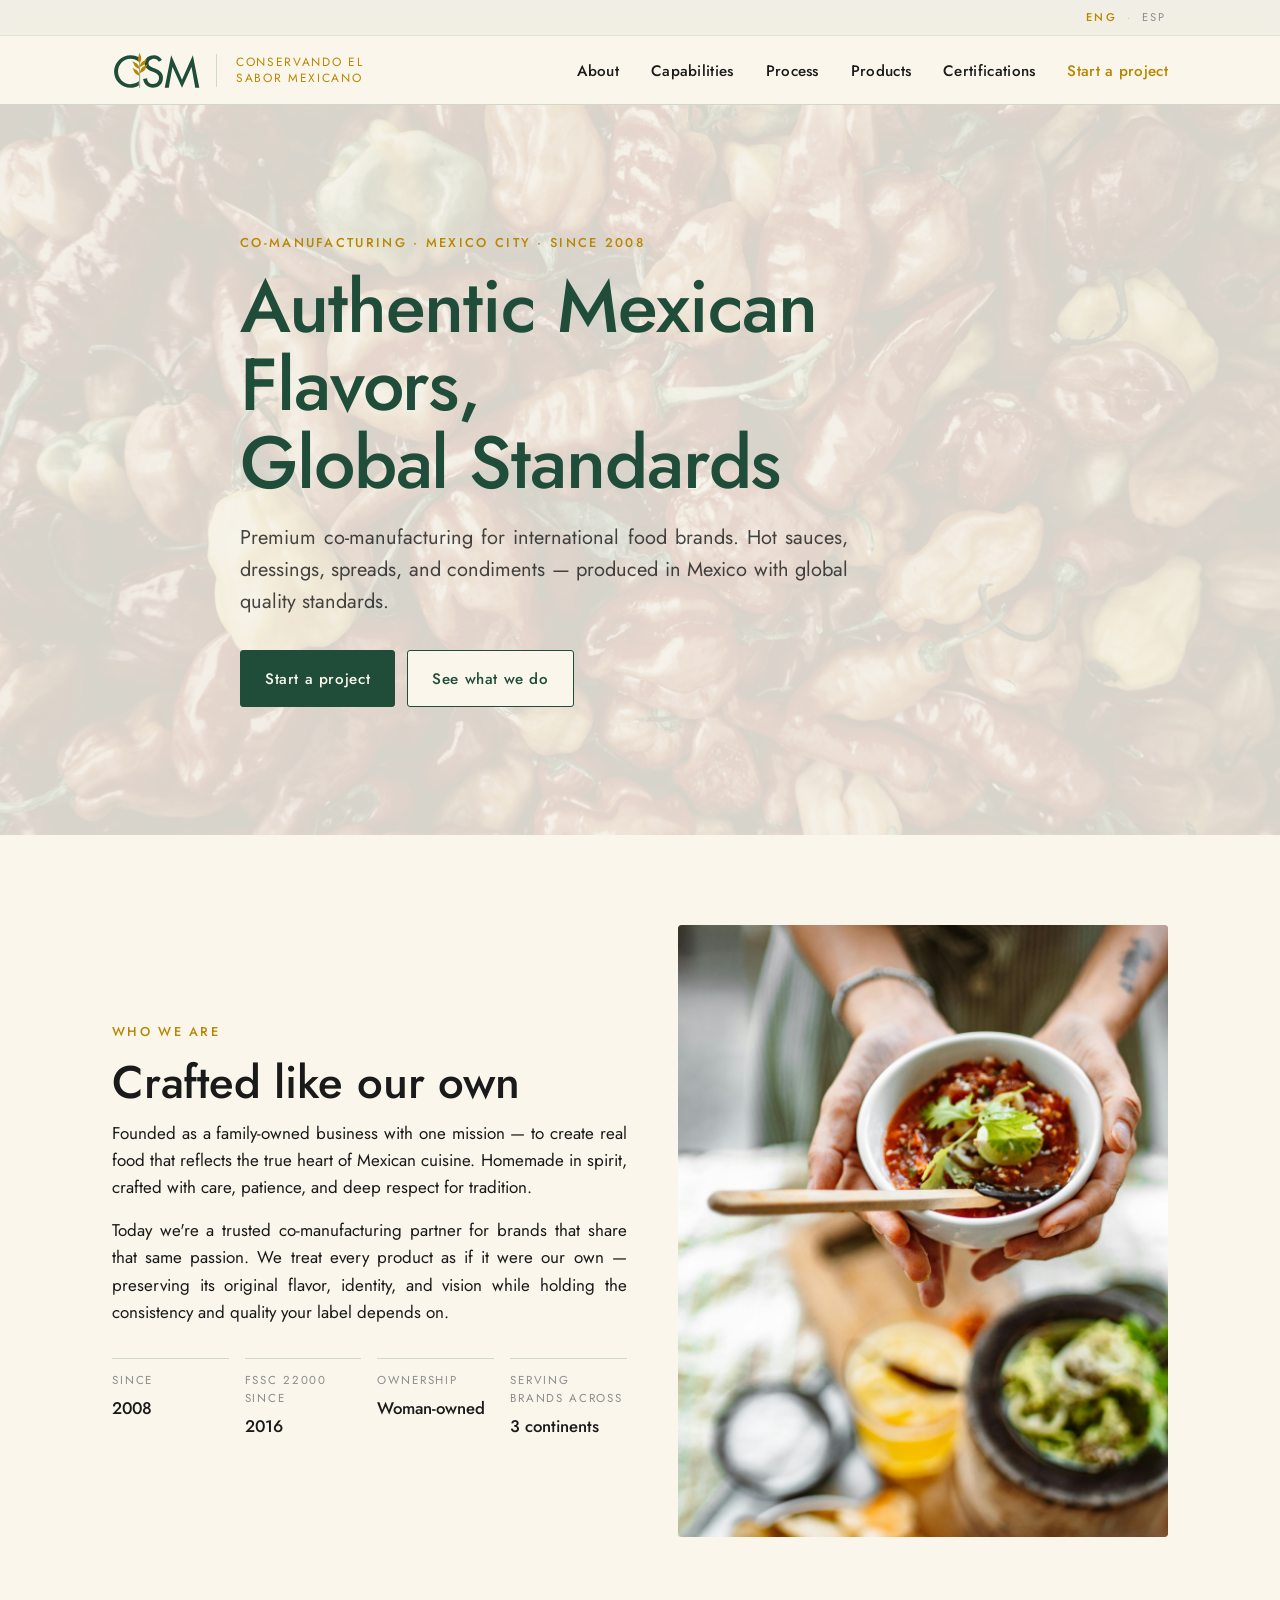
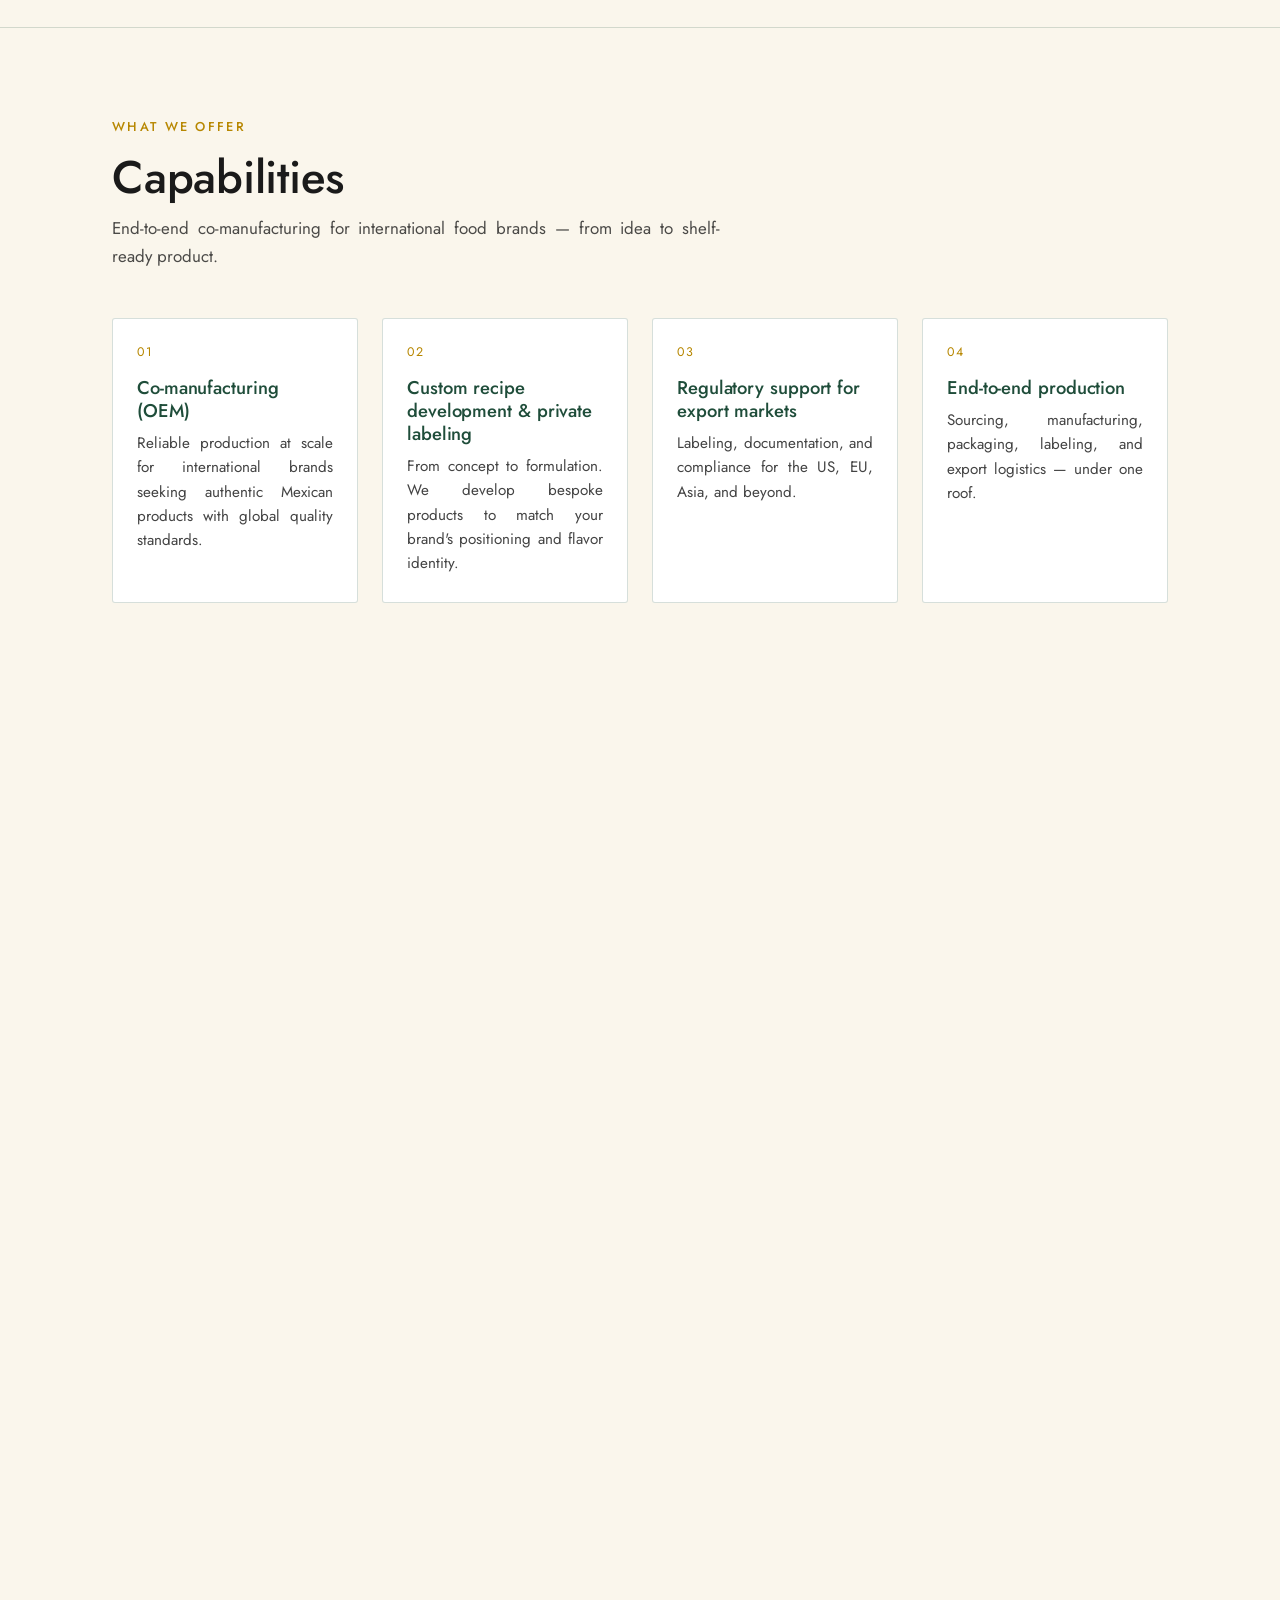
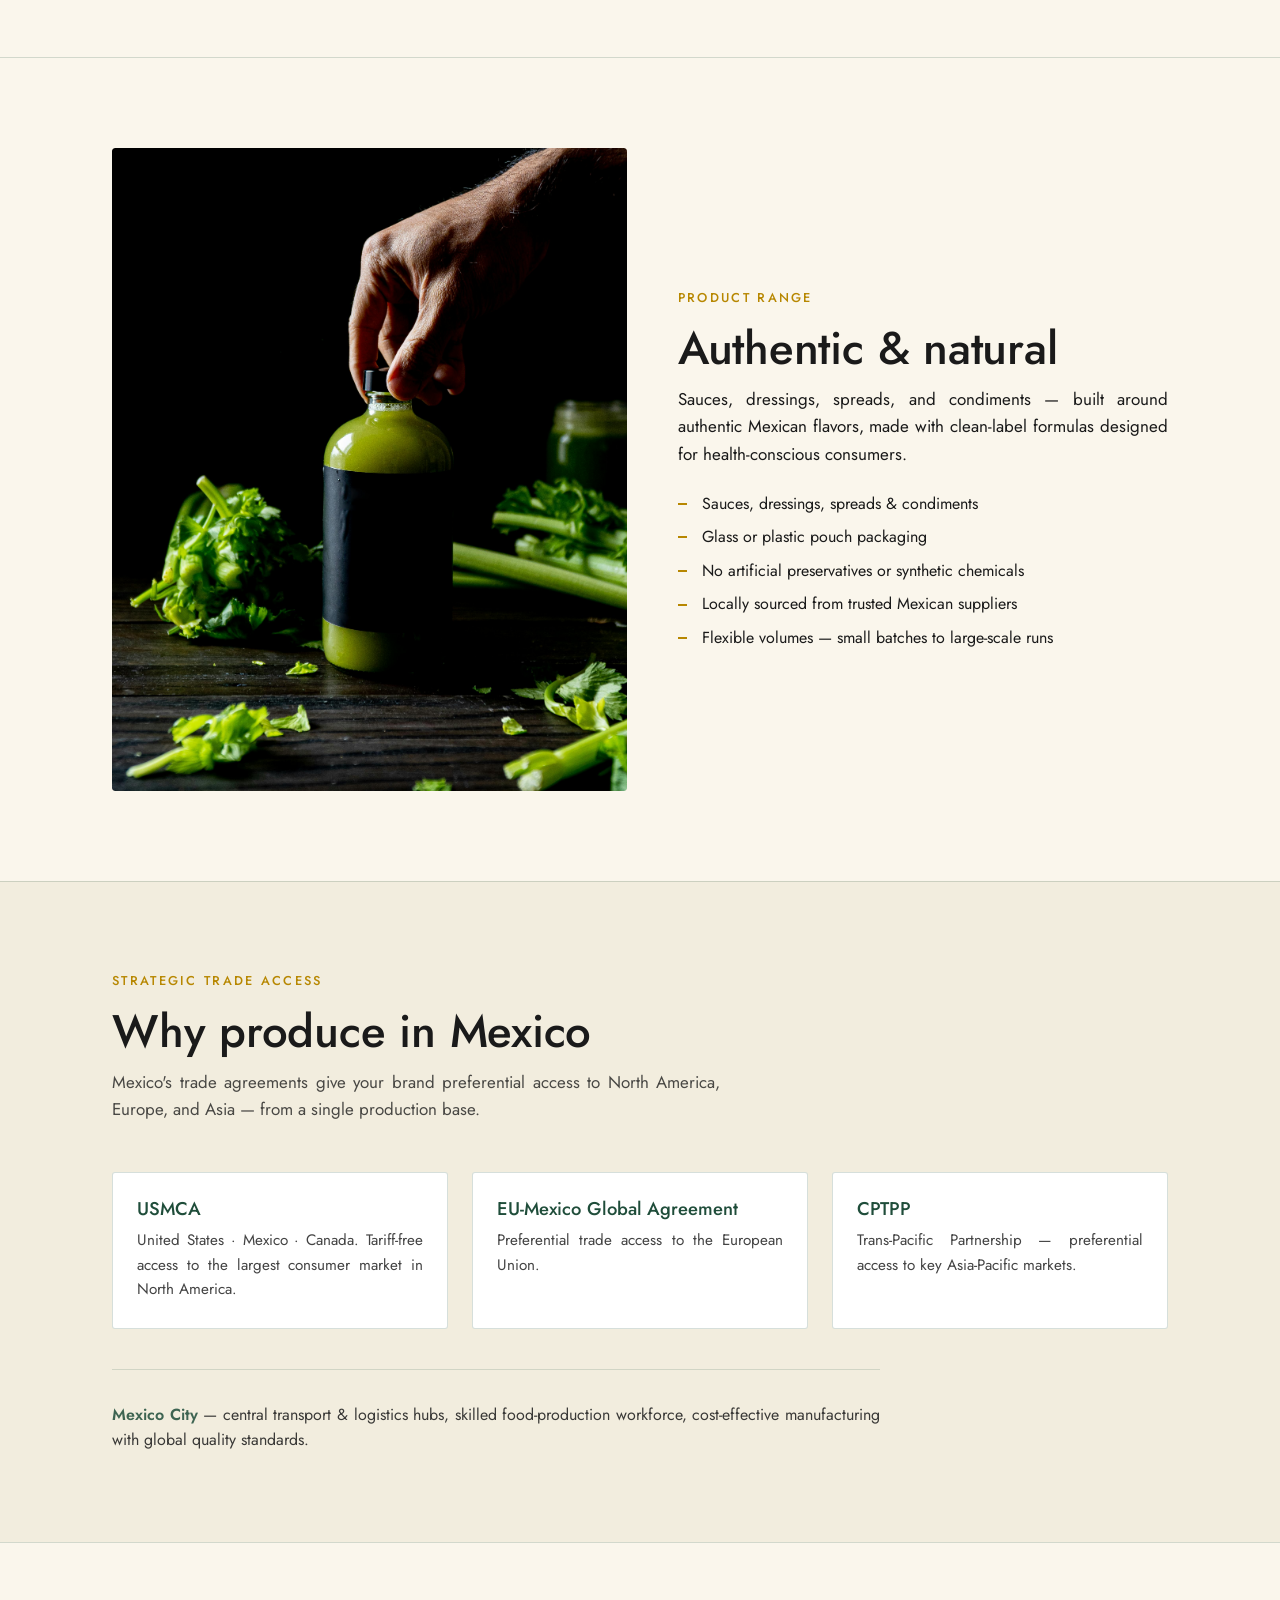
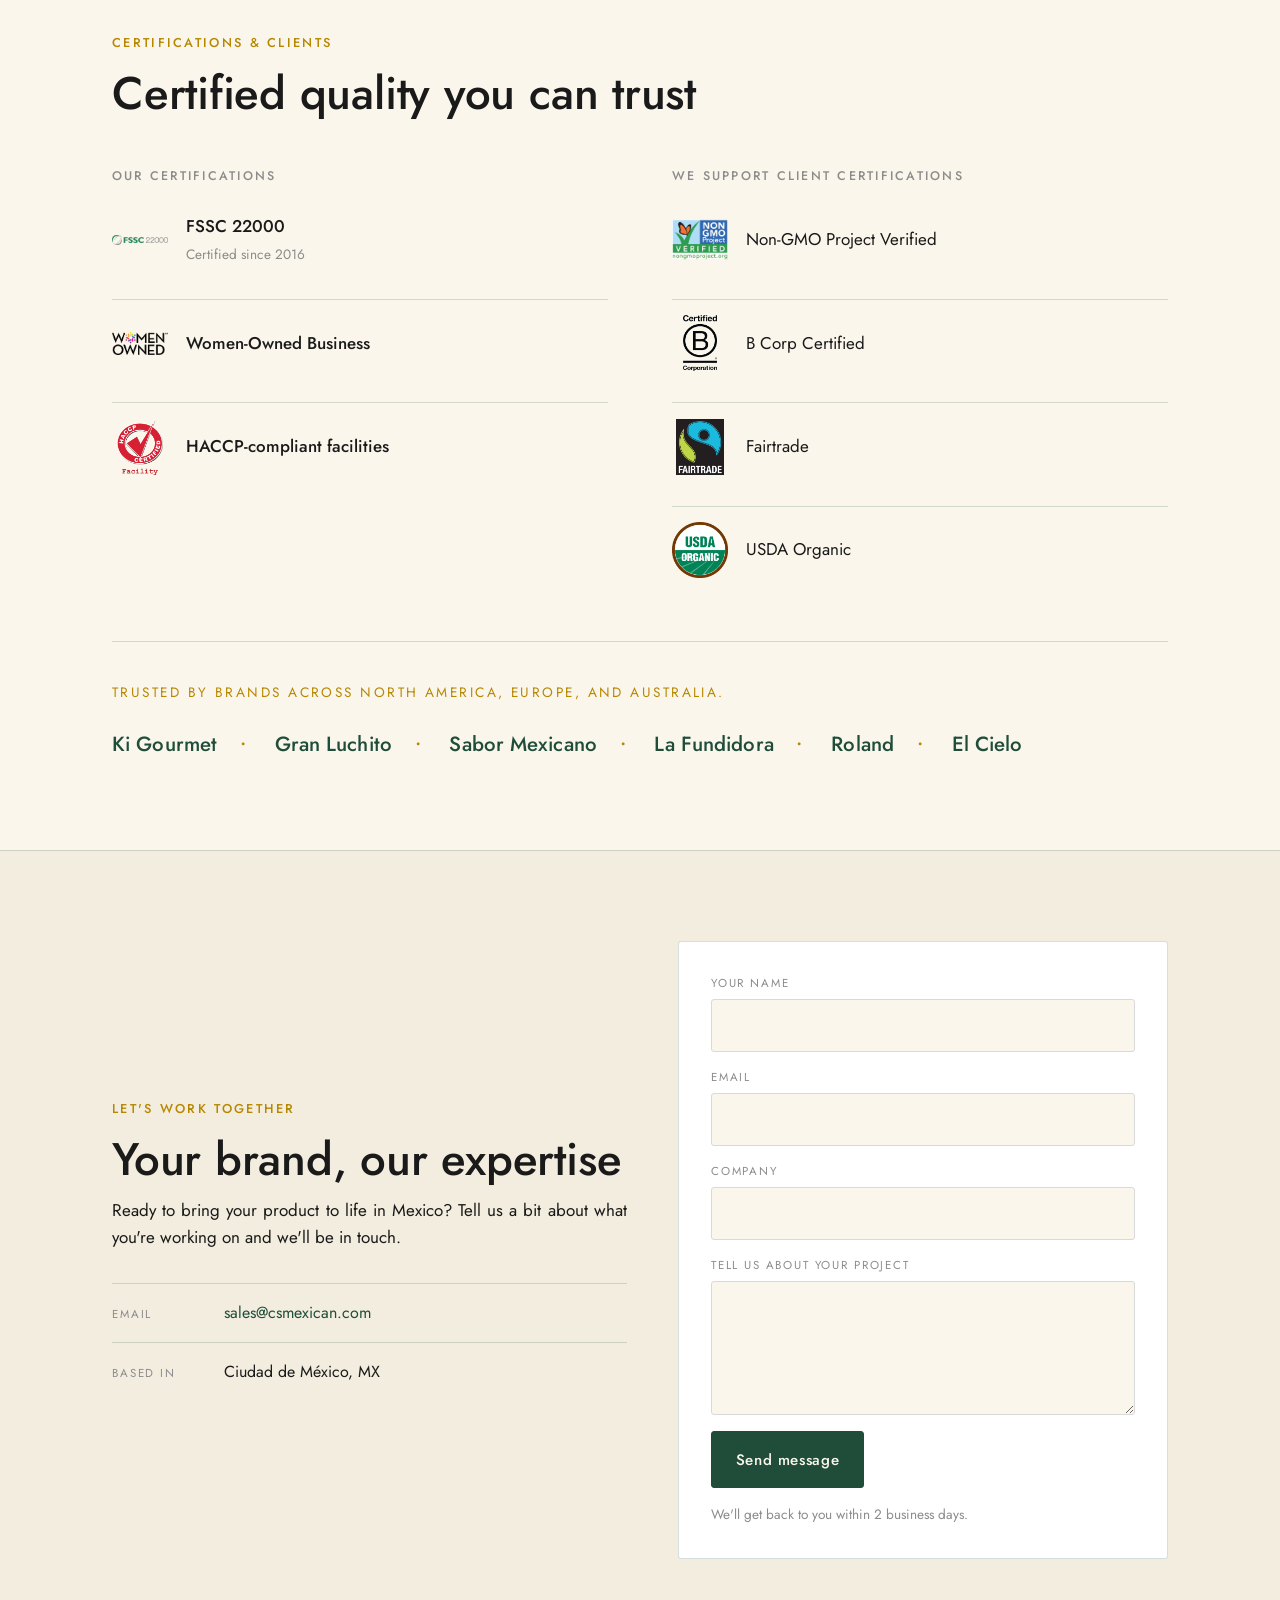
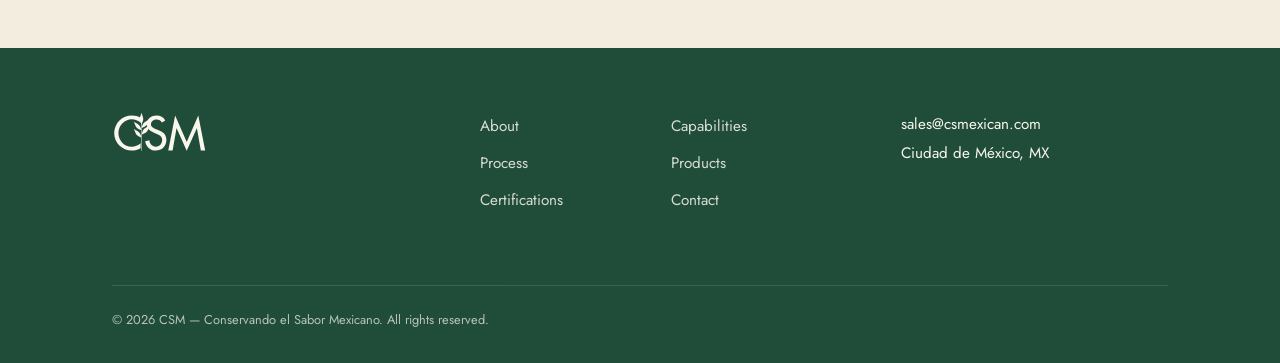
==== commit 0d5e7d18: "Add bilingual support — Spanish version at /es/ with ENG/ESP toggle, hreflang alternates, updated si" ====
--- a/index.html
+++ b/index.html
@@ -14,11 +14,10 @@
   <!-- Canonical — csmexican.com (owned) -->
   <link rel="canonical" href="https://csmexican.com/">
 
-  <!-- Future Spanish version — uncomment when launched
+  <!-- Language alternates — Spanish version at /es/ -->
   <link rel="alternate" hreflang="en" href="https://csmexican.com/">
   <link rel="alternate" hreflang="es" href="https://csmexican.com/es/">
   <link rel="alternate" hreflang="x-default" href="https://csmexican.com/">
-  -->
 
   <!-- Open Graph -->
   <meta property="og:type" content="website">
@@ -27,6 +26,7 @@
   <meta property="og:description" content="Premium Mexican co-manufacturing for international food brands. Hot sauces, dressings, spreads, condiments. FSSC 22000 certified since 2016.">
   <meta property="og:url" content="https://csmexican.com/">
   <meta property="og:locale" content="en_US">
+  <meta property="og:locale:alternate" content="es_MX">
   <meta property="og:image" content="images/og-image.png">
   <meta property="og:image:width" content="1200">
   <meta property="og:image:height" content="630">
@@ -94,6 +94,17 @@
        HEADER
        ================================================================= -->
   <header class="site-header" id="top">
+    <!-- Language toggle bar (top of header) -->
+    <div class="lang-bar">
+      <div class="container">
+        <nav class="lang-switch" aria-label="Language">
+          <a href="/" class="lang-link is-active" aria-current="true">ENG</a>
+          <span class="lang-sep" aria-hidden="true">·</span>
+          <a href="/es/" class="lang-link">ESP</a>
+        </nav>
+      </div>
+    </div>
+
     <div class="container header-inner">
       <a class="logo" href="#top" aria-label="CSM — Conservando el Sabor Mexicano">
         <img src="images/logo/csm-compacto.svg" alt="CSM">
--- a/css/style.css
+++ b/css/style.css
@@ -198,6 +198,39 @@
 /* On hover: fade to forest fill — the opposite of btn-primary's hover */
 .btn-ghost:hover { background: var(--forest); color: var(--cream); text-decoration: none; }
 
+/* -------------------- Language bar (top strip of header) -------------------- */
+.lang-bar {
+  border-bottom: 1px solid rgba(31, 77, 58, 0.08);
+  background: rgba(31, 77, 58, 0.04);
+  padding: 0.4rem 0;
+}
+.lang-bar .container {
+  display: flex;
+  justify-content: flex-end;
+}
+.lang-switch {
+  display: inline-flex;
+  align-items: center;
+  gap: 0.55rem;
+  font-family: var(--font-display);
+  font-size: 0.7rem;
+  letter-spacing: 0.18em;
+  text-transform: uppercase;
+}
+.lang-link {
+  color: var(--muted);
+  text-decoration: none;
+  padding: 0.15rem 0.1rem;
+  transition: color 160ms ease;
+}
+.lang-link:hover { color: var(--ochre); text-decoration: none; }
+.lang-link.is-active {
+  color: var(--ochre);
+  font-weight: 500;
+}
+.lang-link.is-active:hover { color: var(--ochre); text-decoration: none; cursor: default; }
+.lang-sep { color: var(--muted); opacity: 0.5; }
+
 /* -------------------- Header -------------------- */
 .site-header {
   position: sticky; top: 0; z-index: 50;
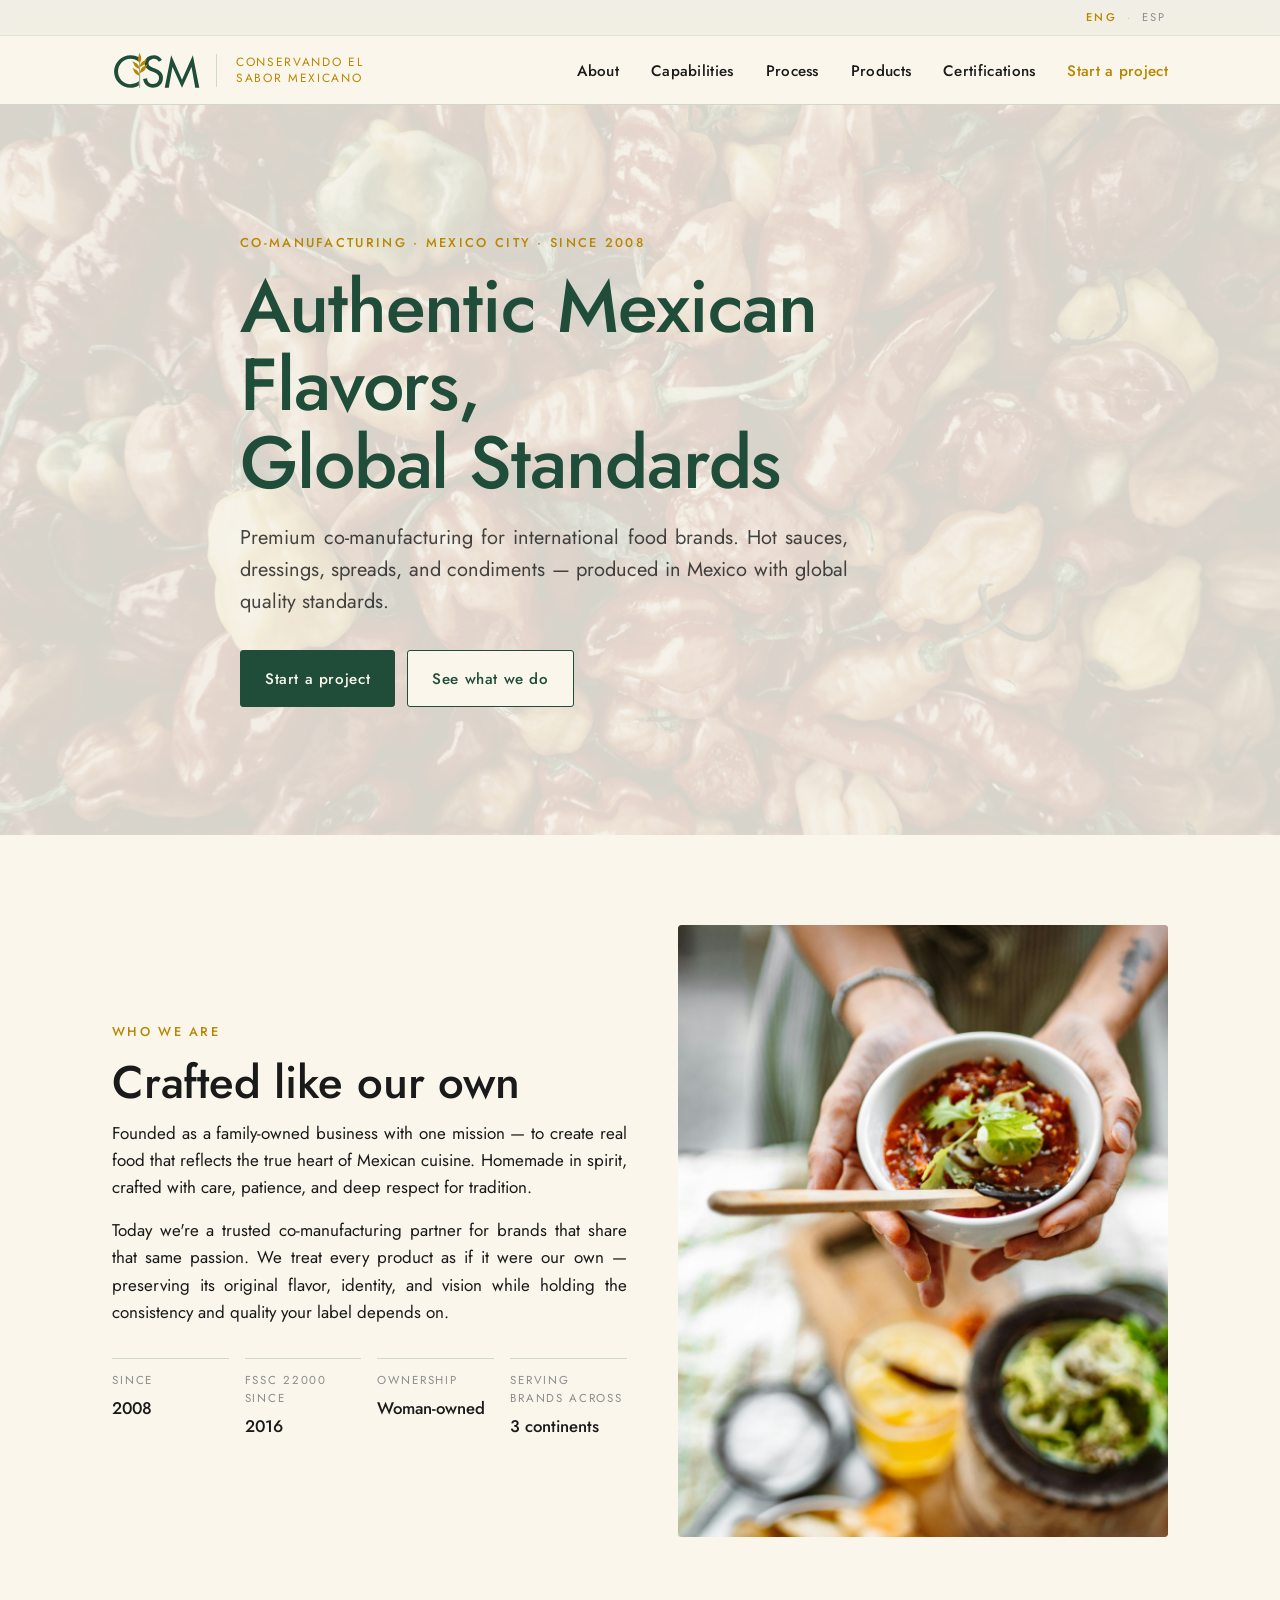
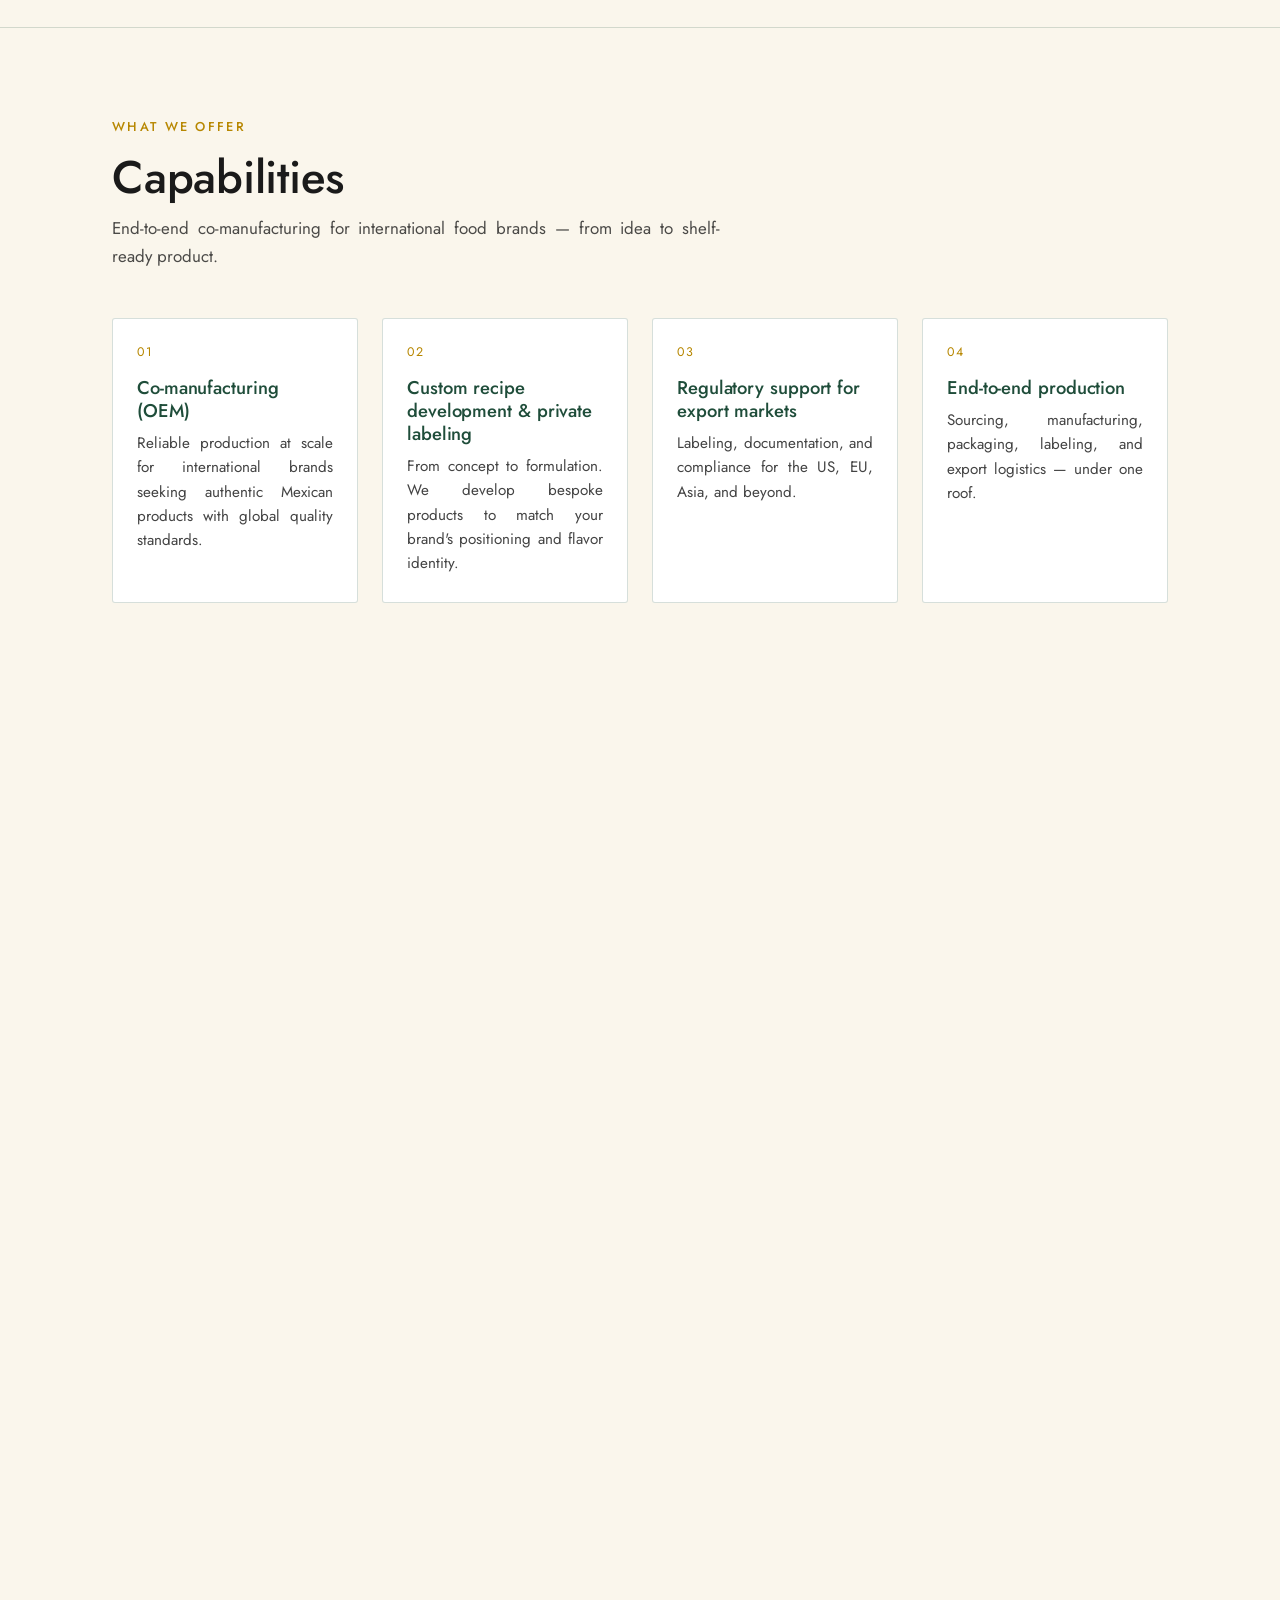
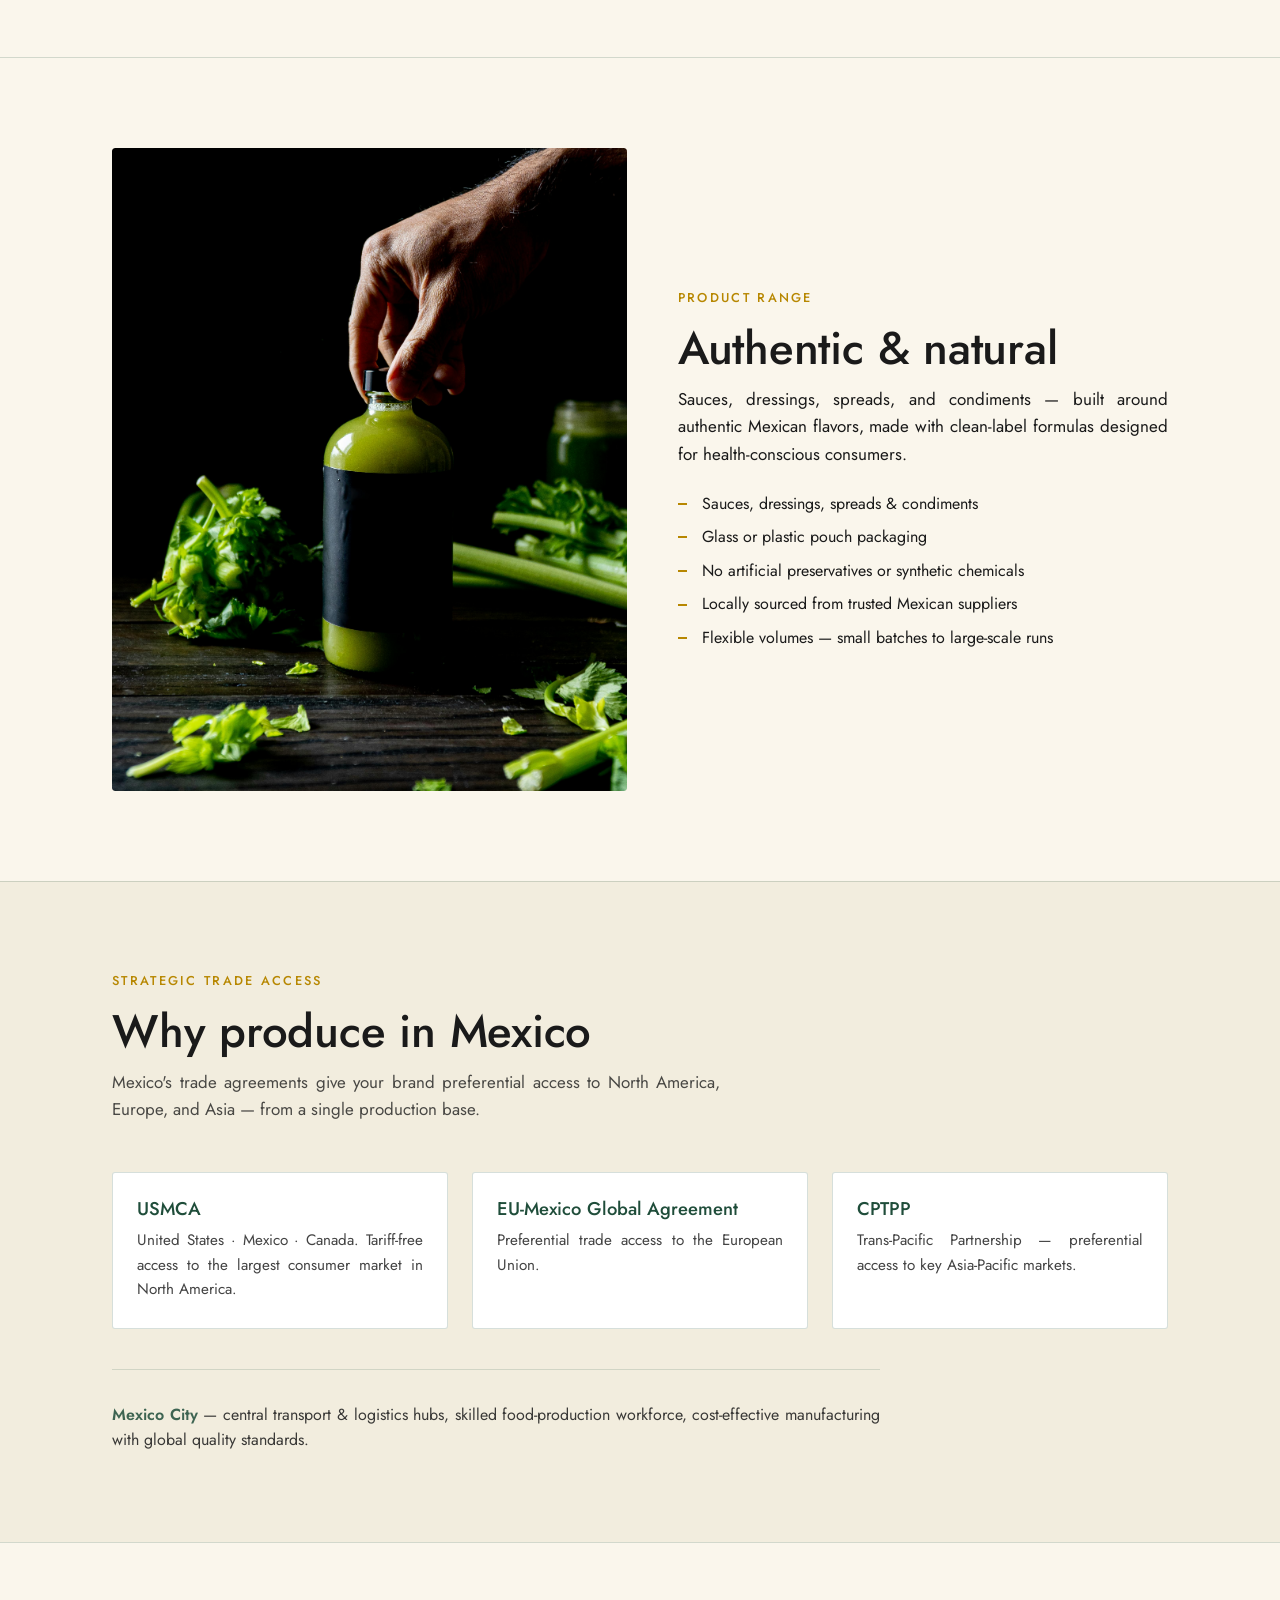
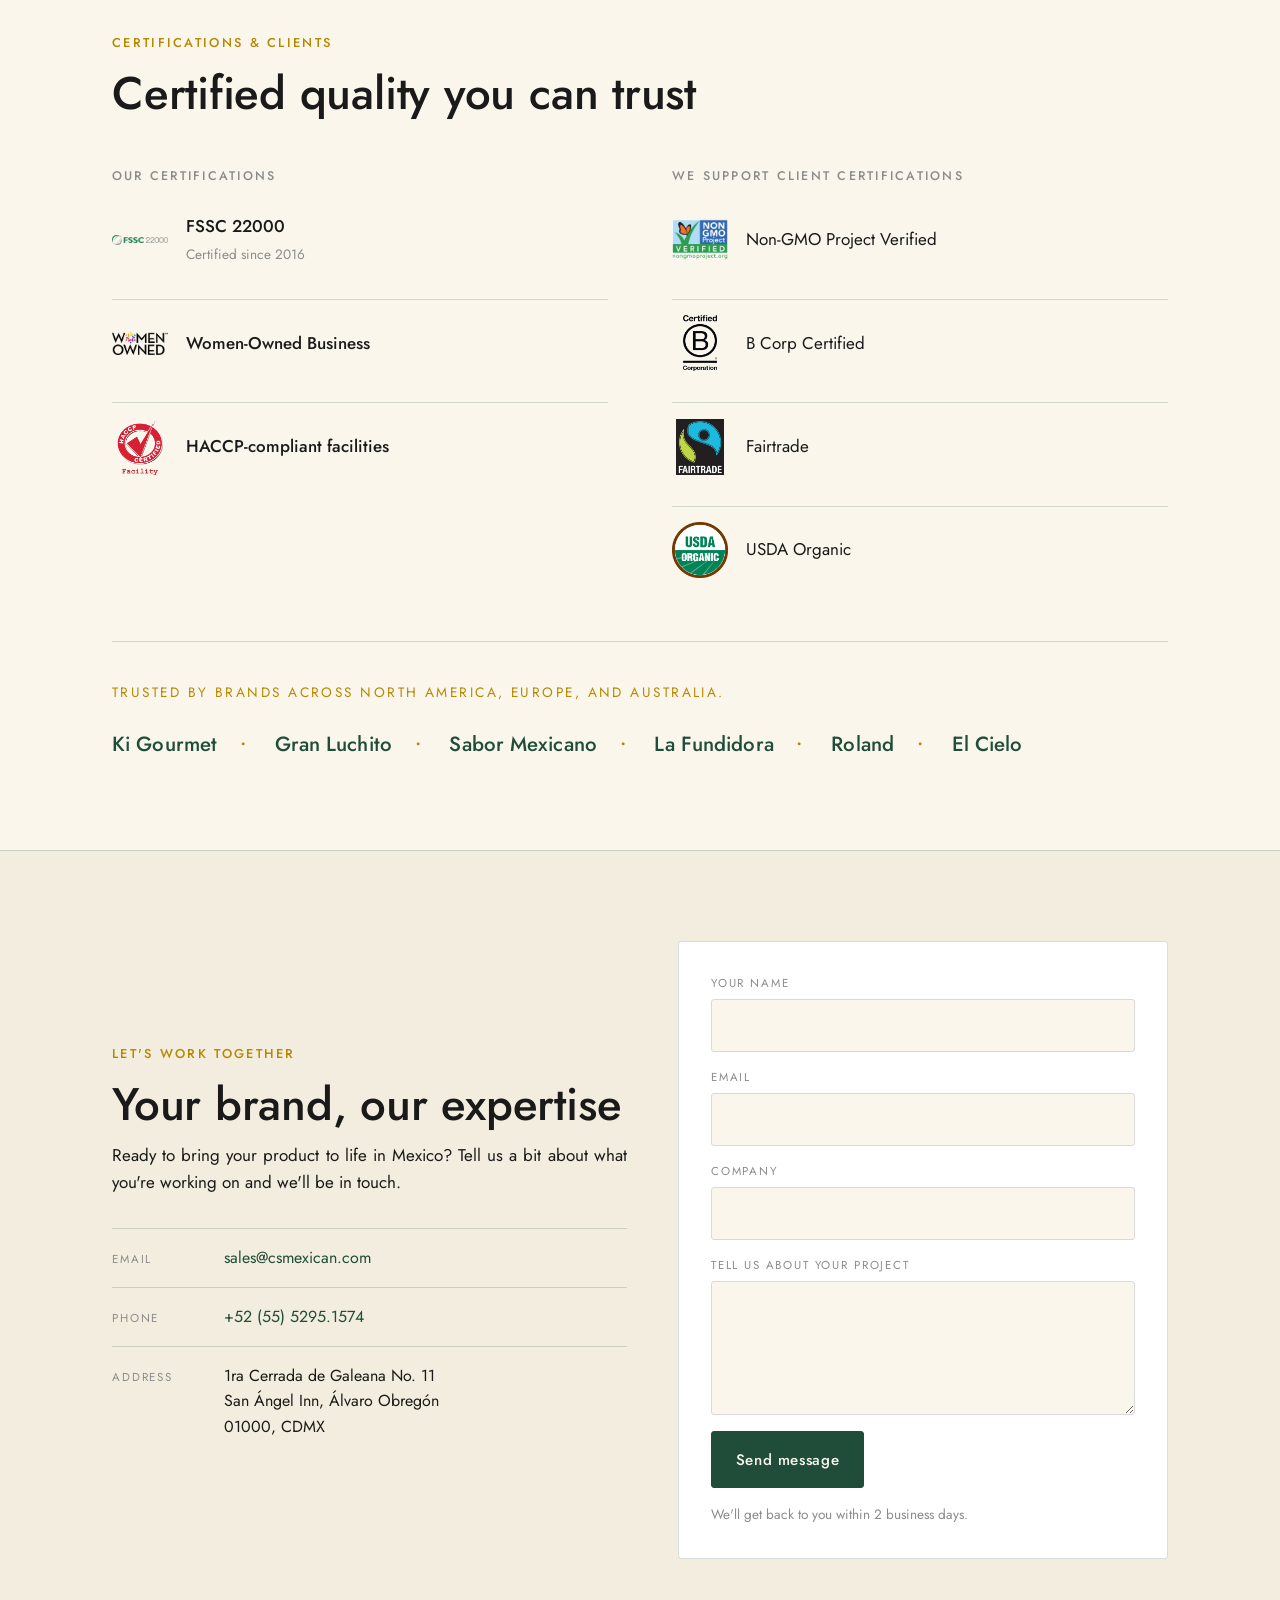
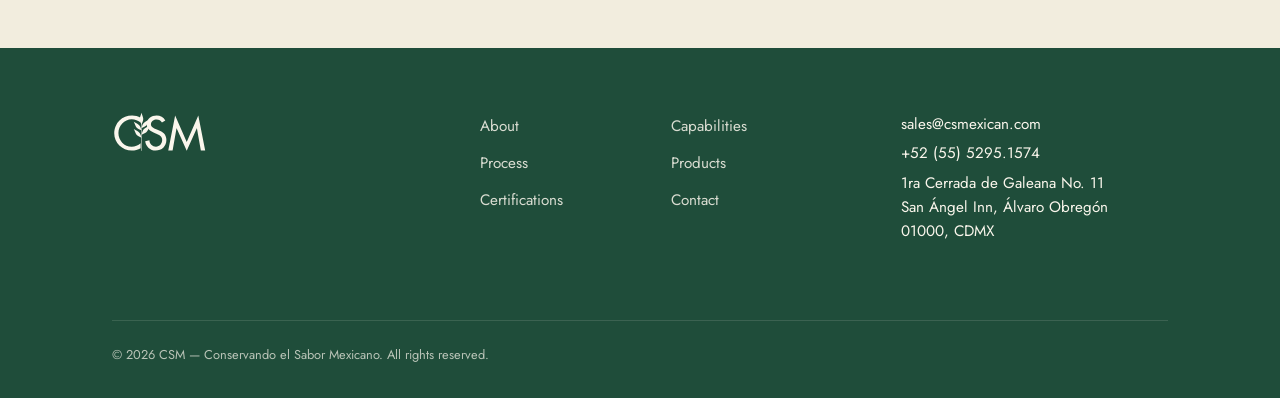
==== commit 2a11e958: "Add real contact info — phone + address (from Adriana) Both ENG and ESP versions: - Contact section " ====
--- a/index.html
+++ b/index.html
@@ -63,13 +63,18 @@
     "areaServed": ["MX", "US", "CA", "EU", "AU", "JP"],
     "address": {
       "@type": "PostalAddress",
-      "addressLocality": "Ciudad de México",
+      "streetAddress": "1ra Cerrada de Galeana No. 11, San Ángel Inn",
+      "addressLocality": "Álvaro Obregón",
+      "addressRegion": "Ciudad de México",
+      "postalCode": "01000",
       "addressCountry": "MX"
     },
+    "telephone": "+52-55-5295-1574",
     "contactPoint": {
       "@type": "ContactPoint",
       "contactType": "sales",
       "email": "sales@csmexican.com",
+      "telephone": "+52-55-5295-1574",
       "availableLanguage": ["en", "es"]
     },
     "knowsAbout": [
@@ -421,11 +426,15 @@
         <dl class="contact-meta">
           <div>
             <dt>Email</dt>
-            <dd><a href="mailto:sales@csmexican.com" data-pending-info>sales@csmexican.com</a></dd>
+            <dd><a href="mailto:sales@csmexican.com">sales@csmexican.com</a></dd>
           </div>
           <div>
-            <dt>Based in</dt>
-            <dd>Ciudad de México, MX</dd>
+            <dt>Phone</dt>
+            <dd><a href="tel:+525552951574">+52 (55) 5295.1574</a></dd>
+          </div>
+          <div>
+            <dt>Address</dt>
+            <dd>1ra Cerrada de Galeana No. 11<br>San Ángel Inn, Álvaro Obregón<br>01000, CDMX</dd>
           </div>
         </dl>
       </div>
@@ -506,8 +515,9 @@
       </nav>
 
       <div class="footer-contact">
-        <p><a href="mailto:sales@csmexican.com" data-pending-info>sales@csmexican.com</a></p>
-        <p>Ciudad de México, MX</p>
+        <p><a href="mailto:sales@csmexican.com">sales@csmexican.com</a></p>
+        <p><a href="tel:+525552951574">+52 (55) 5295.1574</a></p>
+        <p>1ra Cerrada de Galeana No. 11<br>San Ángel Inn, Álvaro Obregón<br>01000, CDMX</p>
       </div>
 
       <p class="footer-copy">
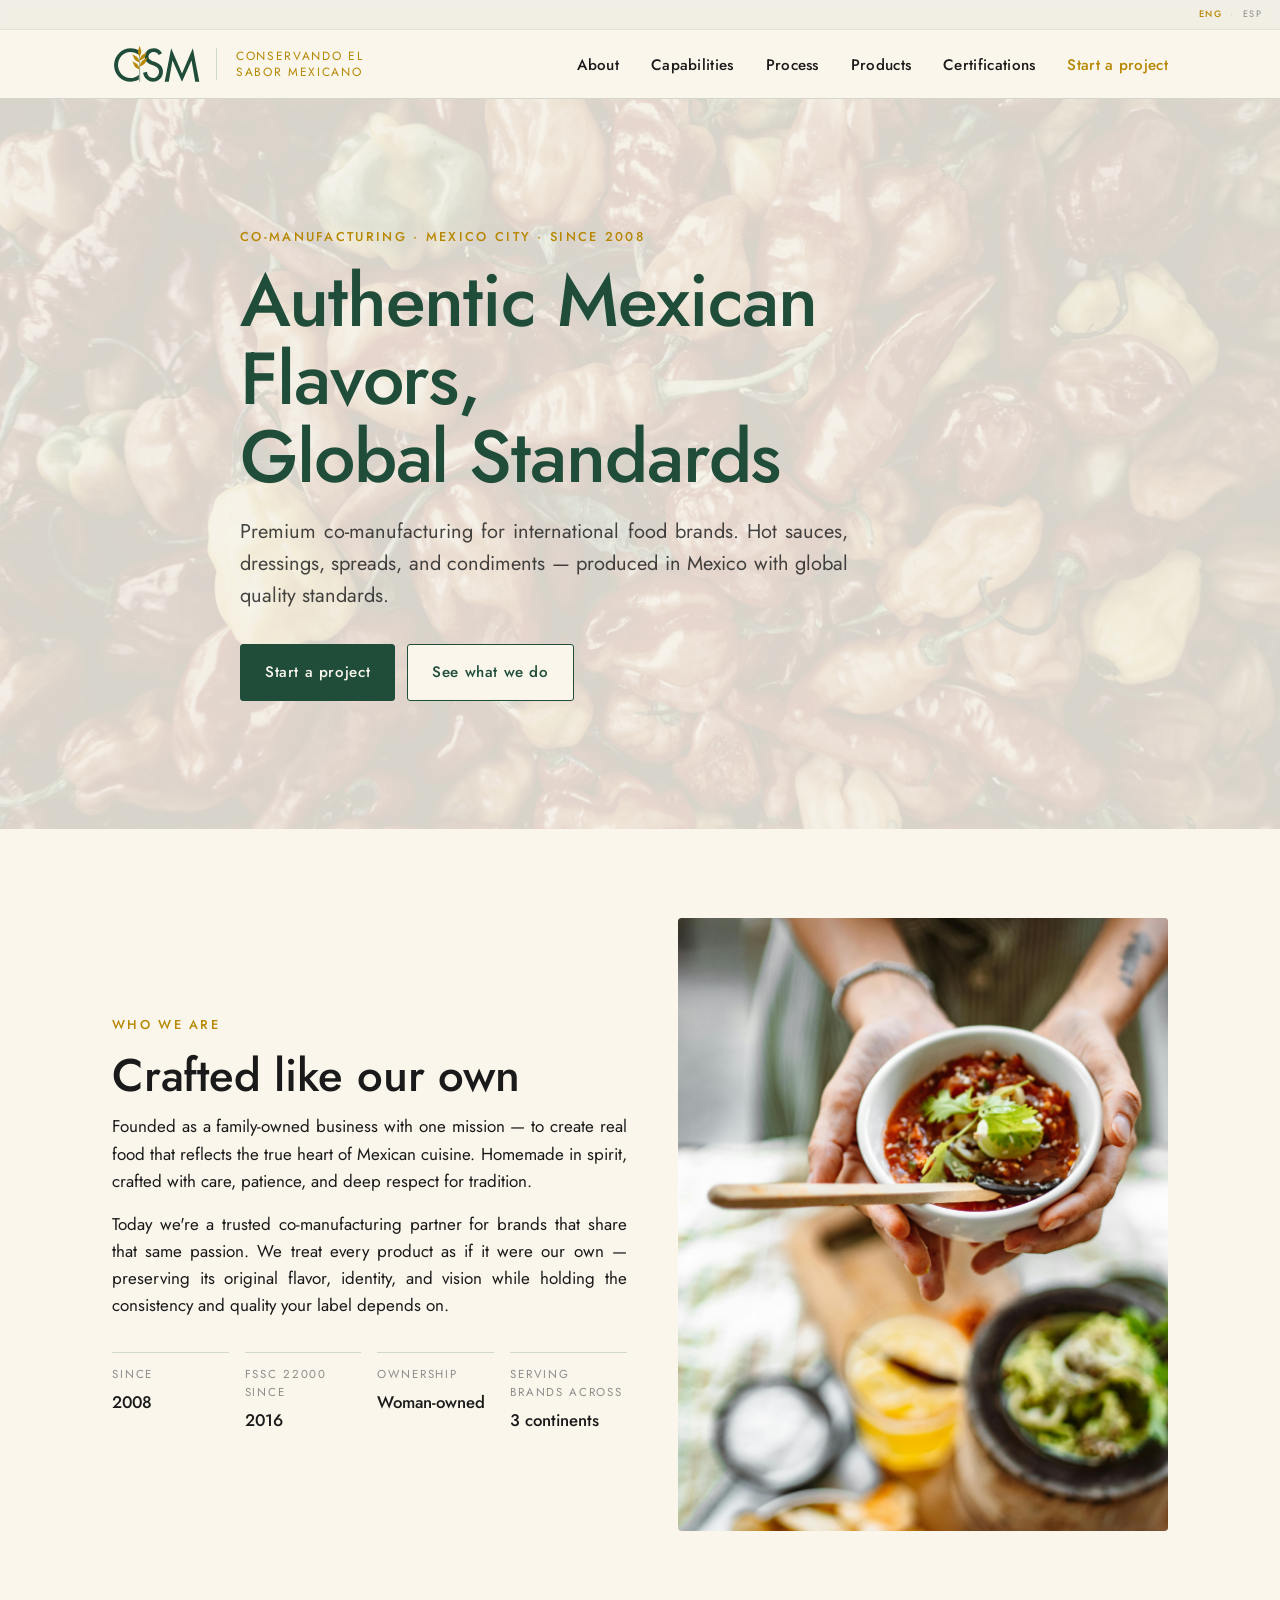
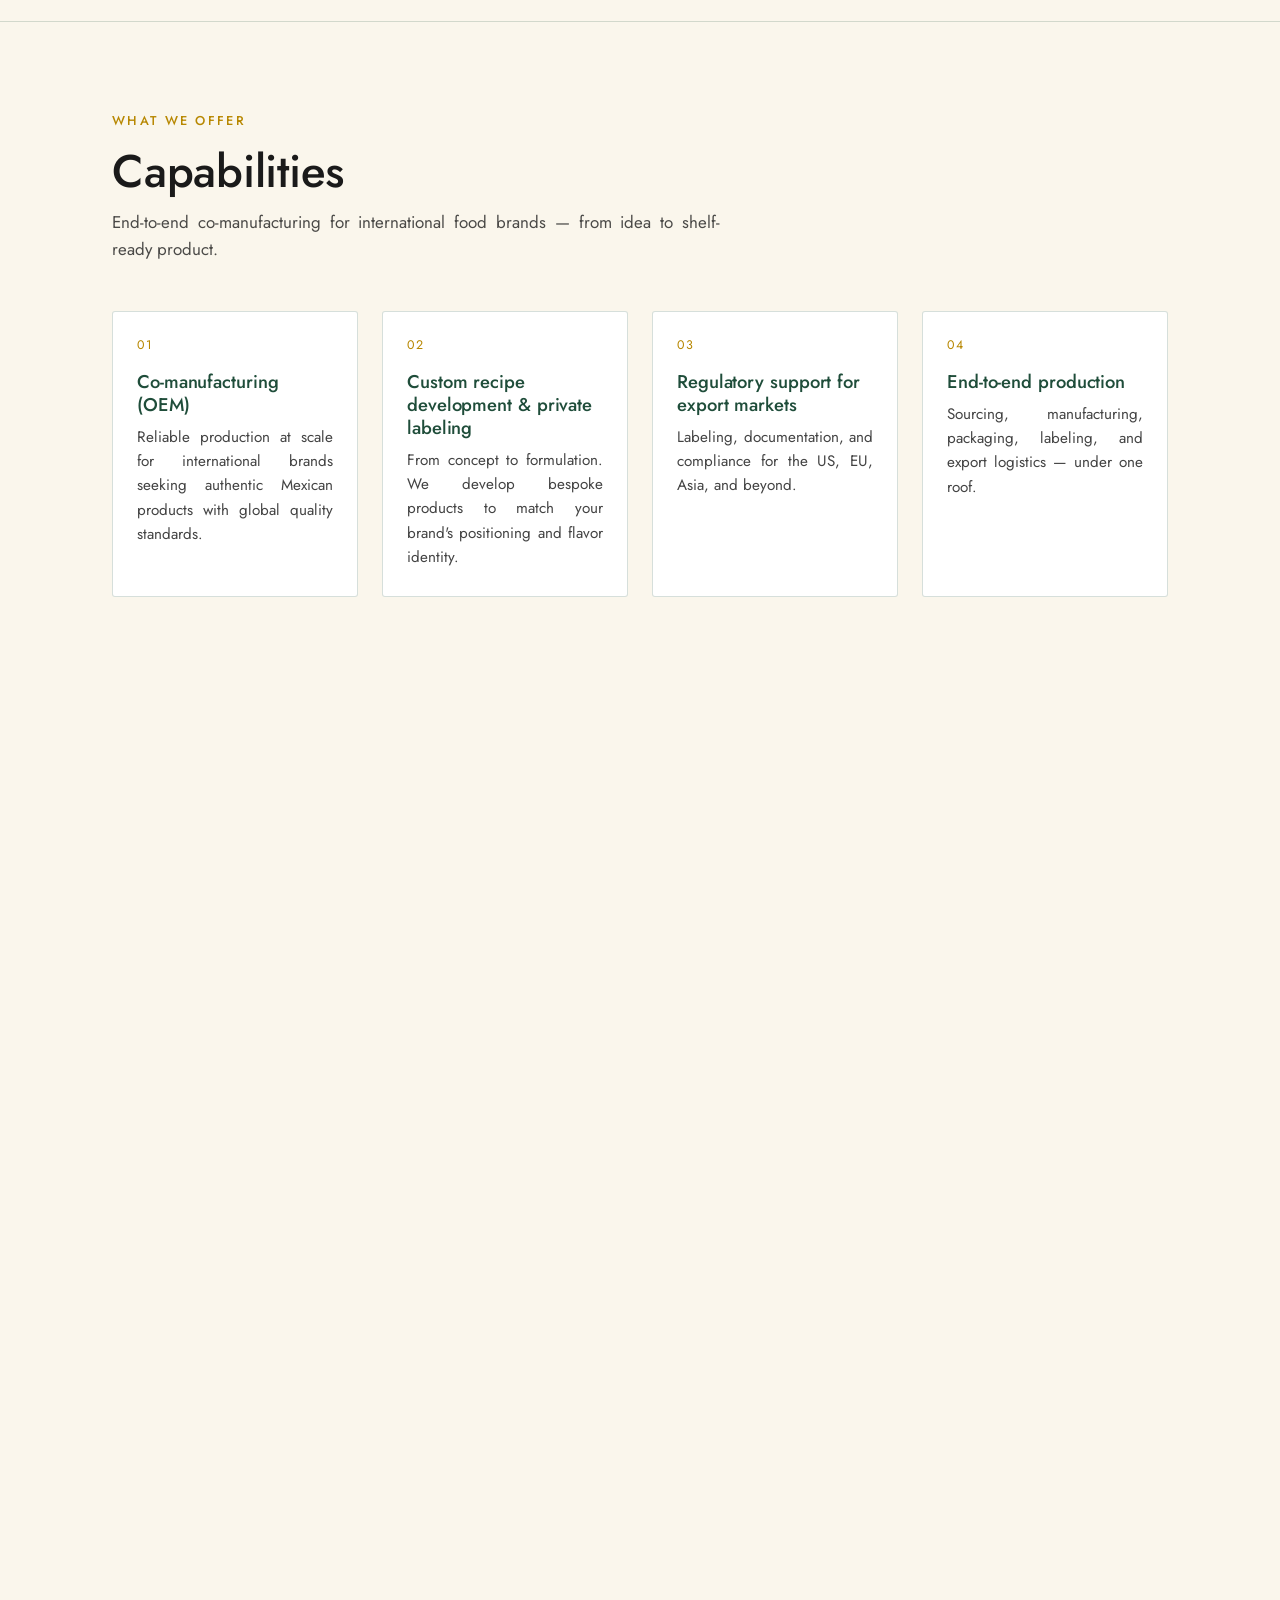
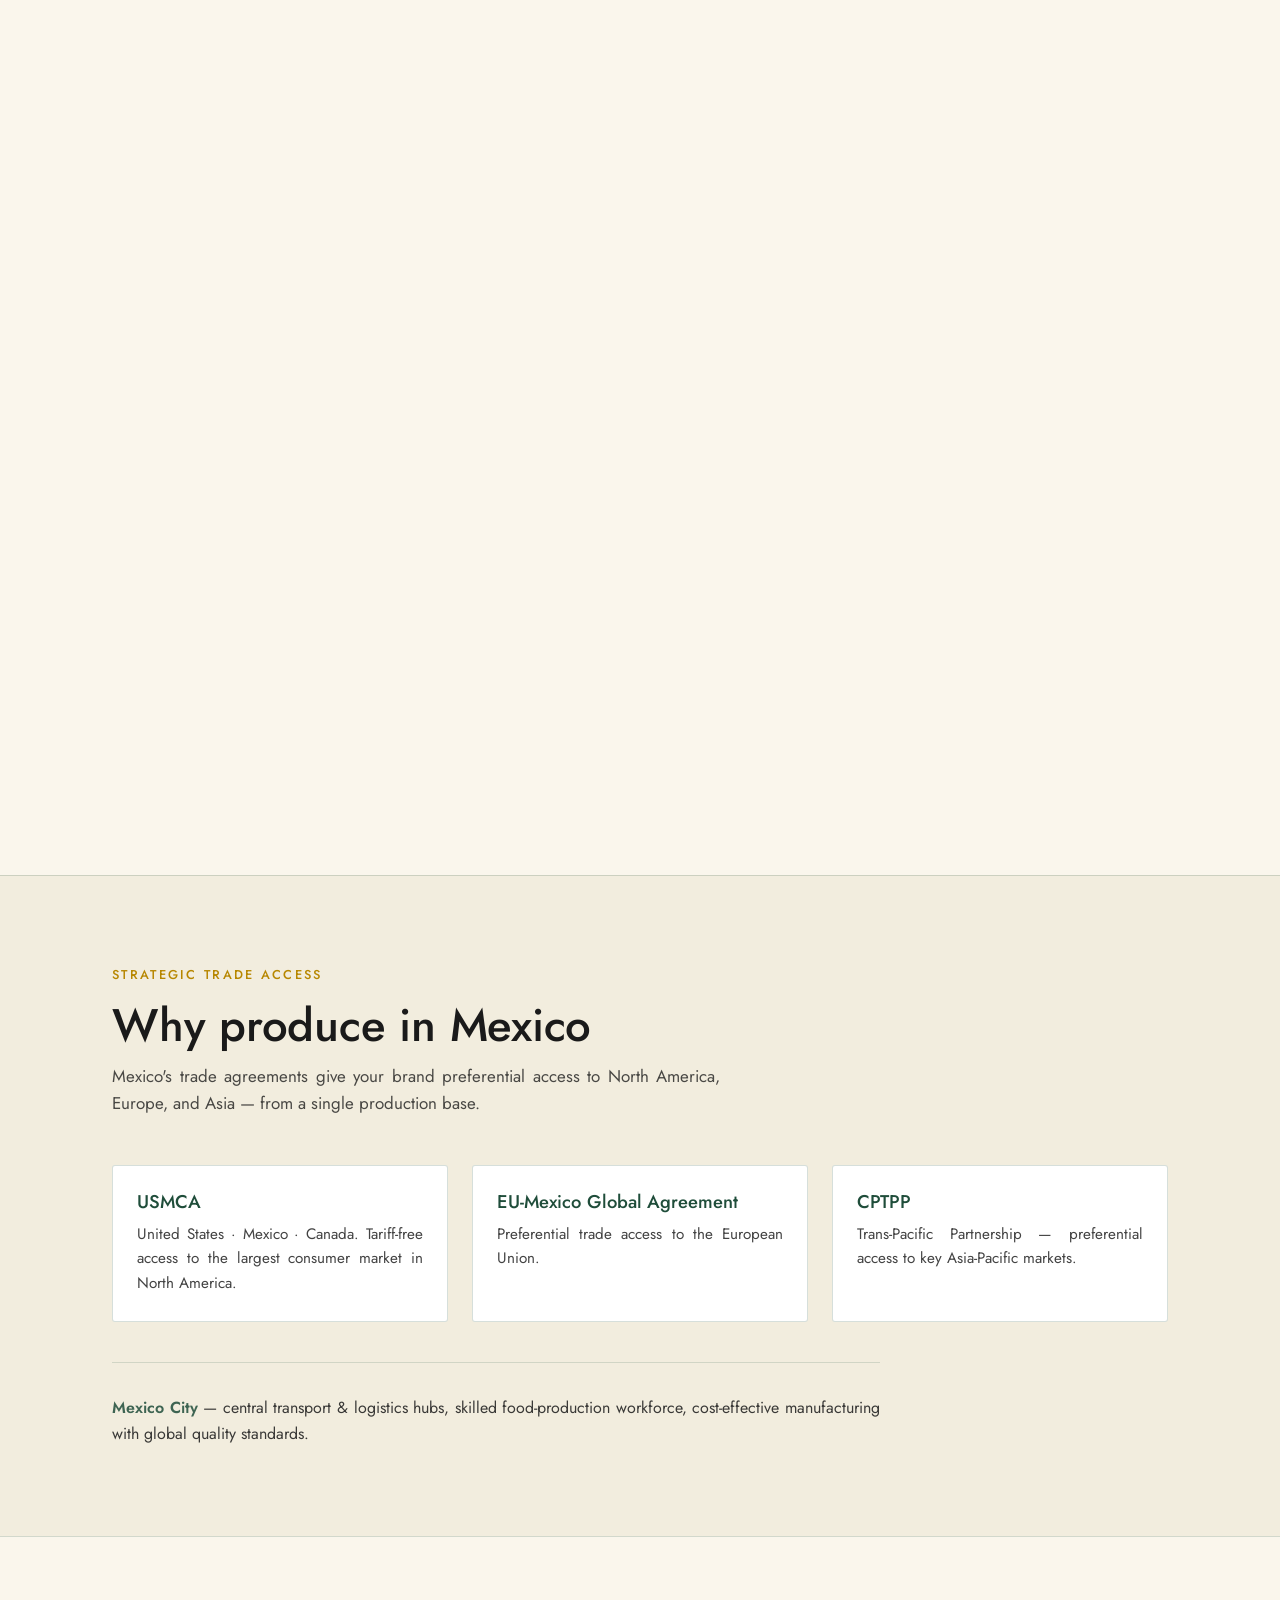
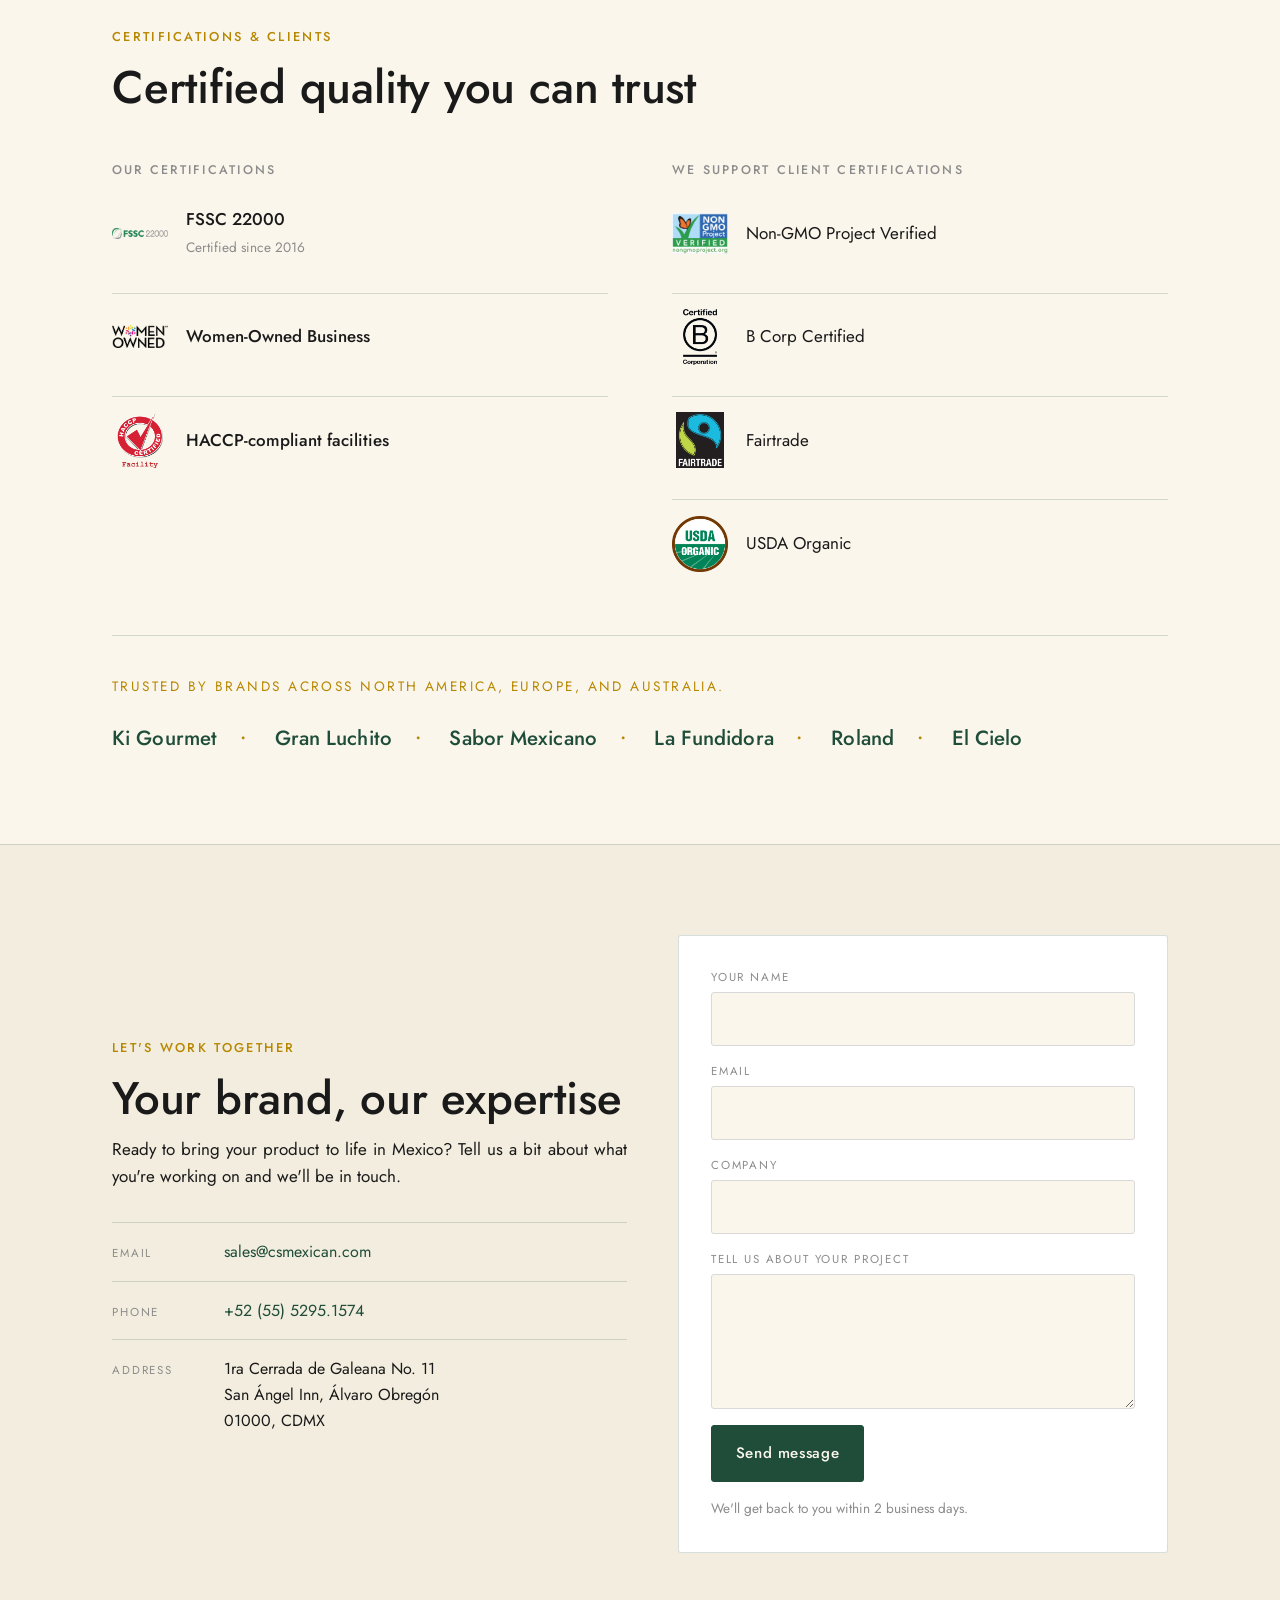
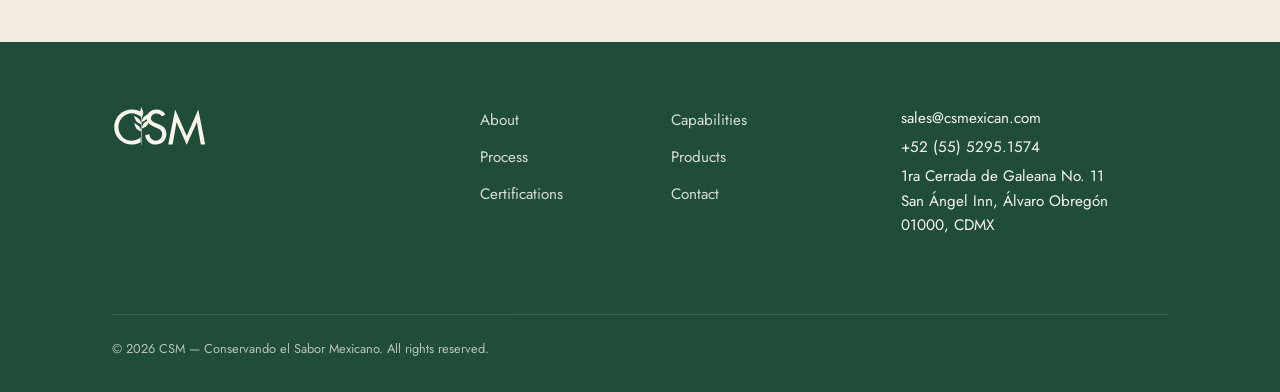
==== commit 3b42ba97: "Lang toggle smaller + flush to page right edge" ====
--- a/index.html
+++ b/index.html
@@ -101,13 +101,11 @@
   <header class="site-header" id="top">
     <!-- Language toggle bar (top of header) -->
     <div class="lang-bar">
-      <div class="container">
-        <nav class="lang-switch" aria-label="Language">
-          <a href="/" class="lang-link is-active" aria-current="true">ENG</a>
-          <span class="lang-sep" aria-hidden="true">·</span>
-          <a href="/es/" class="lang-link">ESP</a>
-        </nav>
-      </div>
+      <nav class="lang-switch" aria-label="Language">
+        <a href="/" class="lang-link is-active" aria-current="true">ENG</a>
+        <span class="lang-sep" aria-hidden="true">·</span>
+        <a href="/es/" class="lang-link">ESP</a>
+      </nav>
     </div>
 
     <div class="container header-inner">
--- a/css/style.css
+++ b/css/style.css
@@ -202,19 +202,17 @@
 .lang-bar {
   border-bottom: 1px solid rgba(31, 77, 58, 0.08);
   background: rgba(31, 77, 58, 0.04);
-  padding: 0.4rem 0;
-}
-.lang-bar .container {
+  padding: 0.3rem 1rem 0.3rem 0;
   display: flex;
   justify-content: flex-end;
 }
 .lang-switch {
   display: inline-flex;
   align-items: center;
-  gap: 0.55rem;
-  font-family: var(--font-display);
-  font-size: 0.7rem;
-  letter-spacing: 0.18em;
+  gap: 0.4rem;
+  font-family: var(--font-display);
+  font-size: 0.58rem;
+  letter-spacing: 0.16em;
   text-transform: uppercase;
 }
 .lang-link {
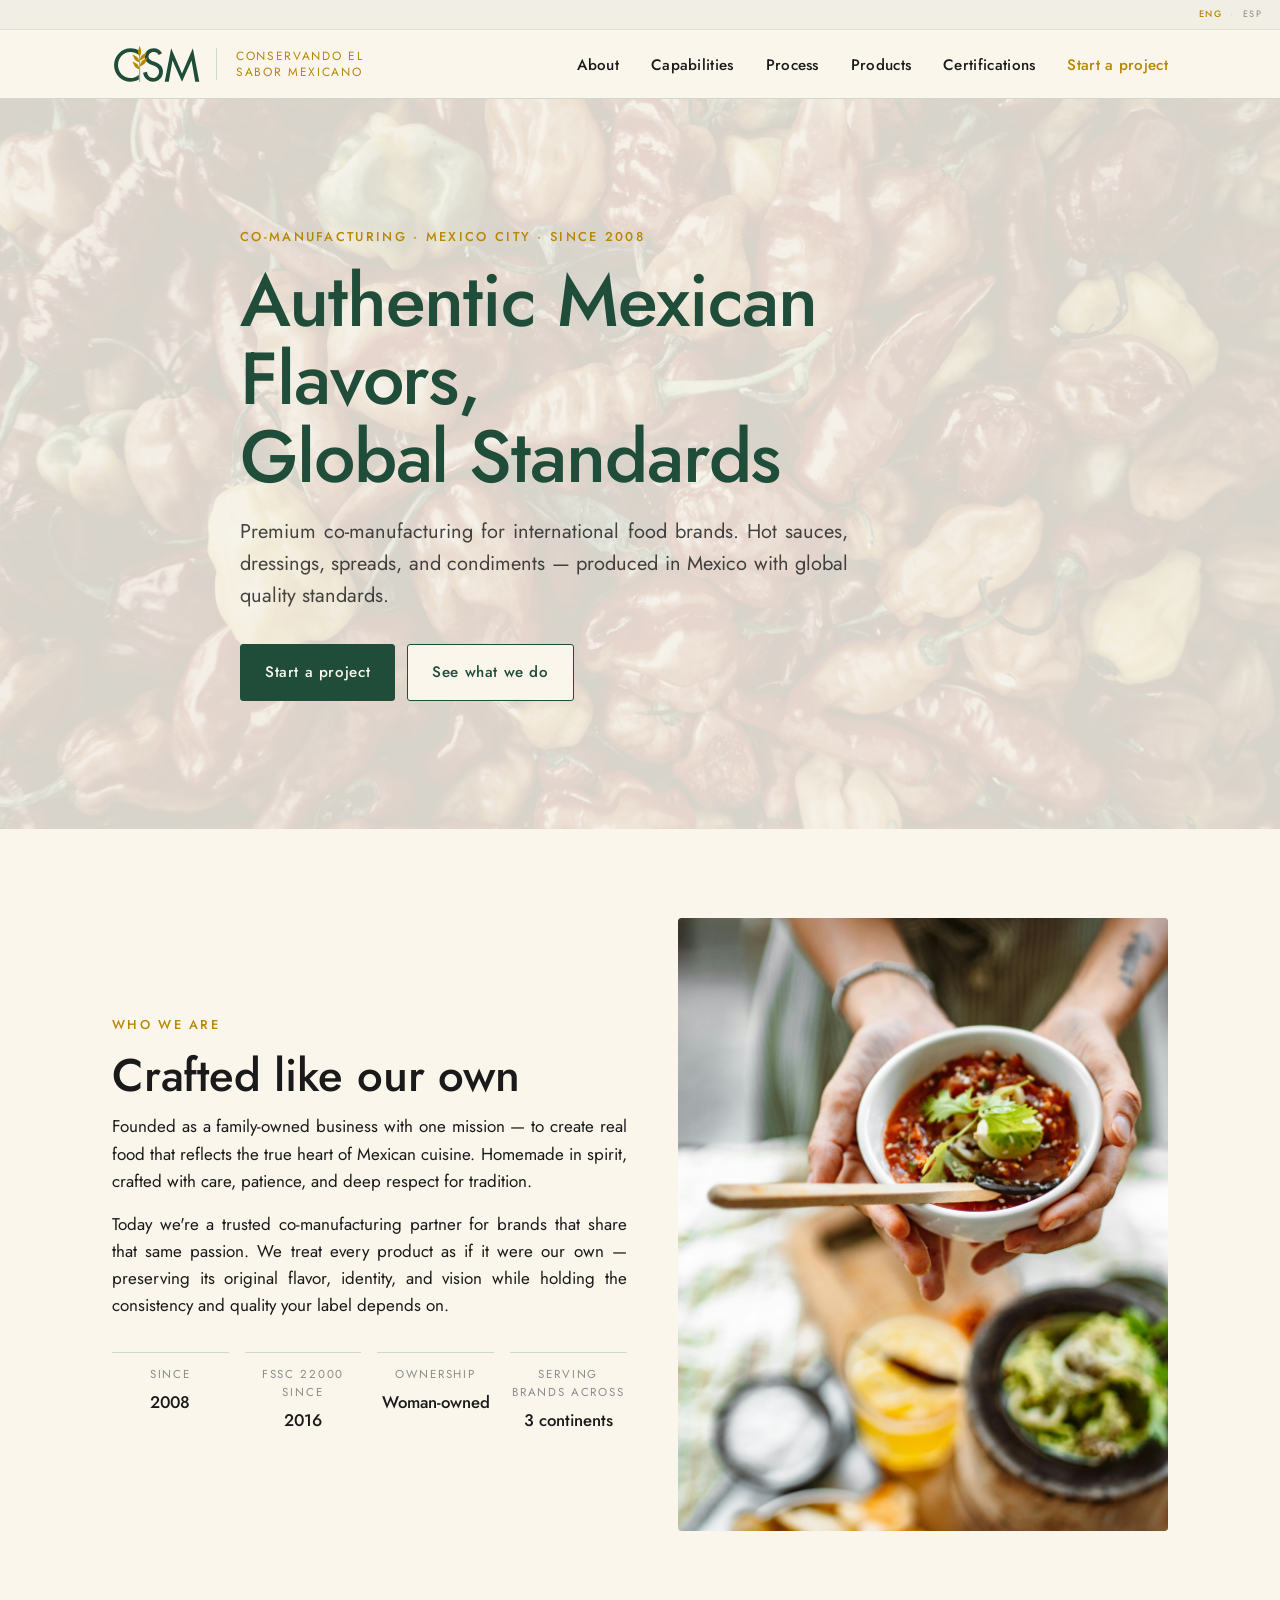
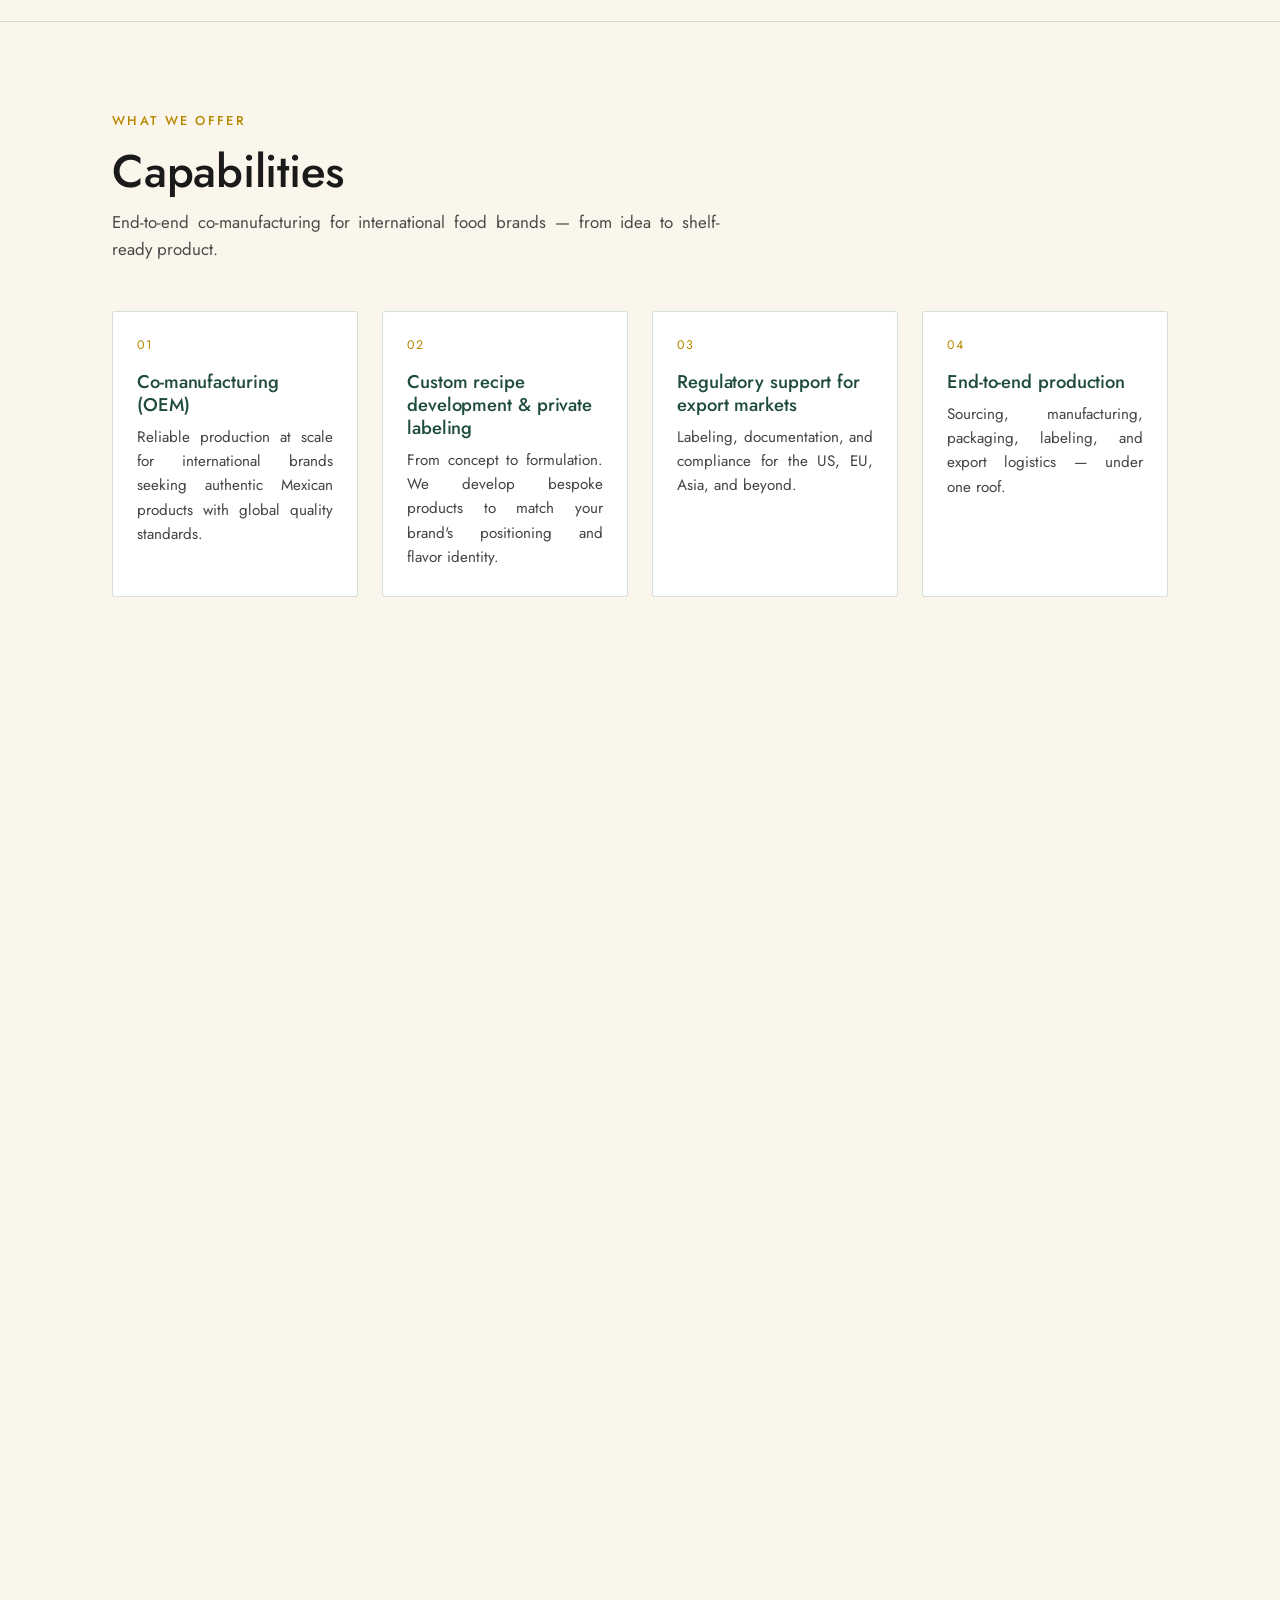
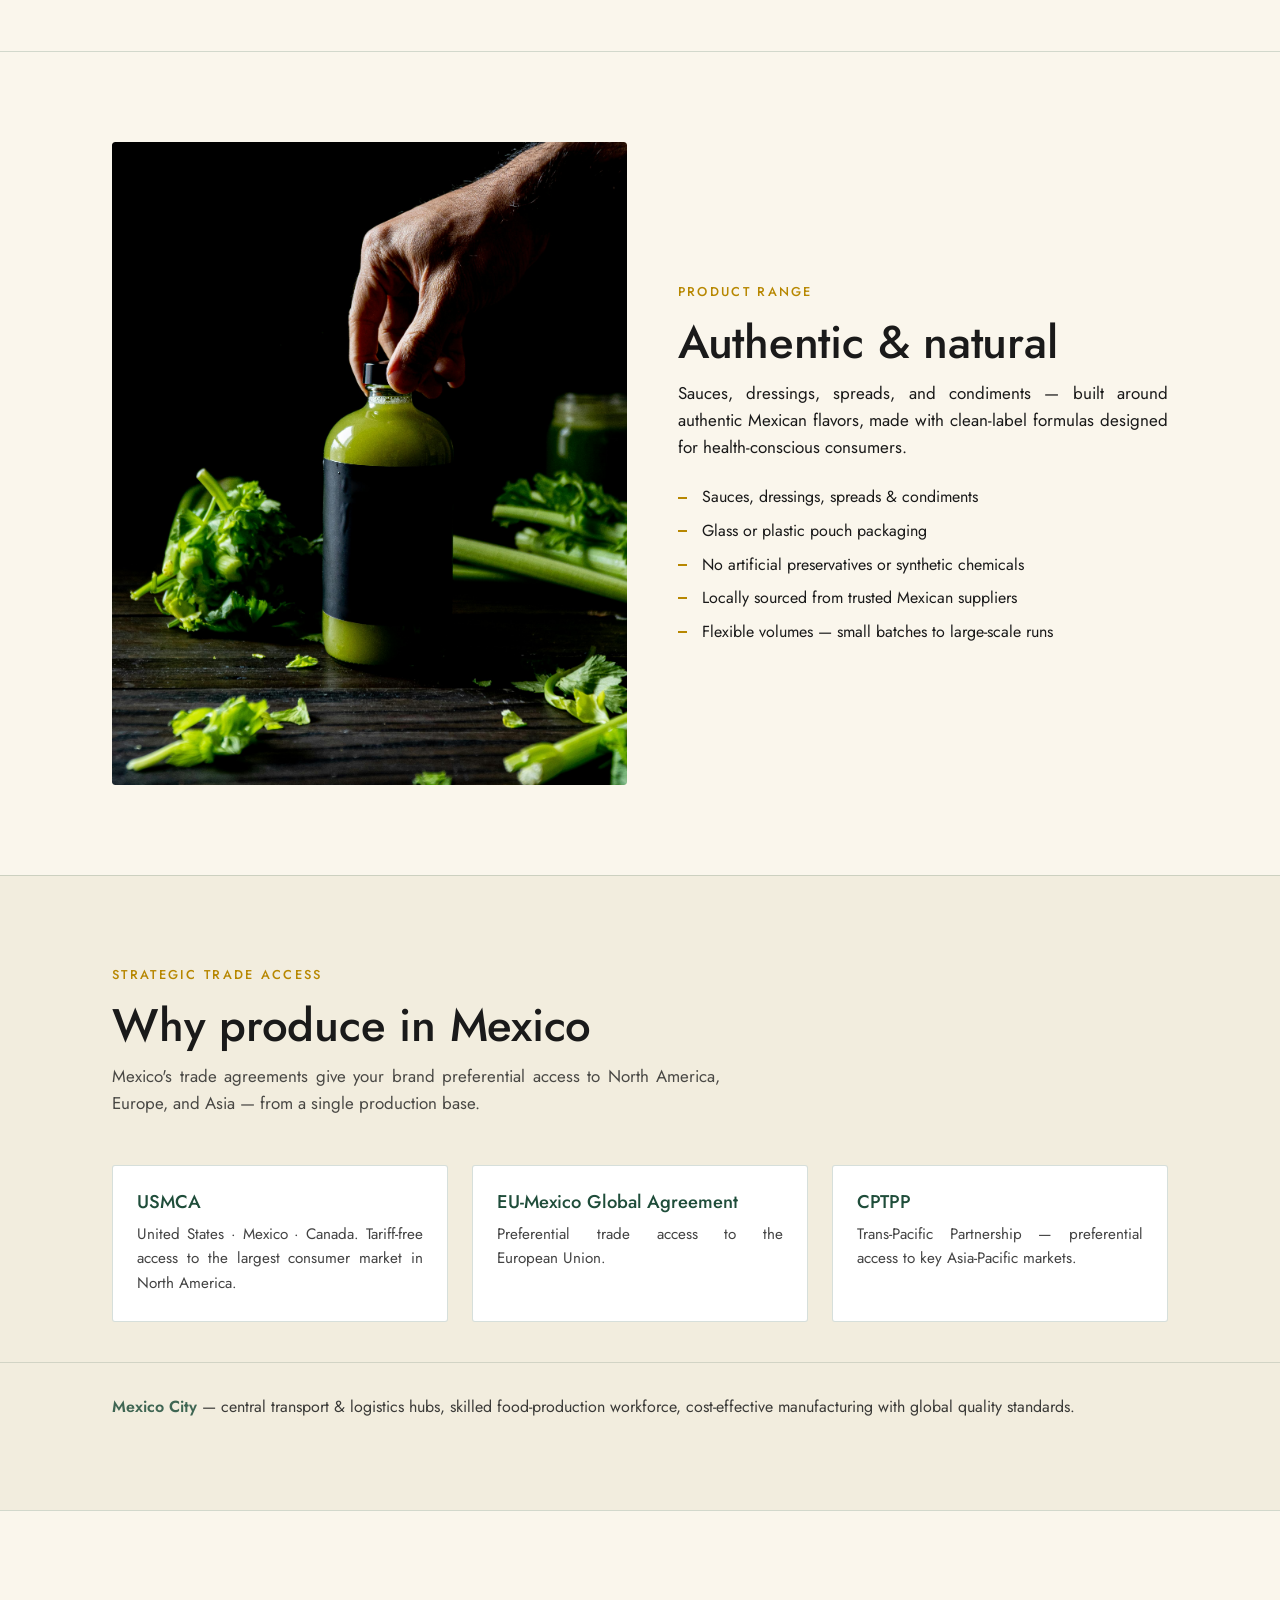
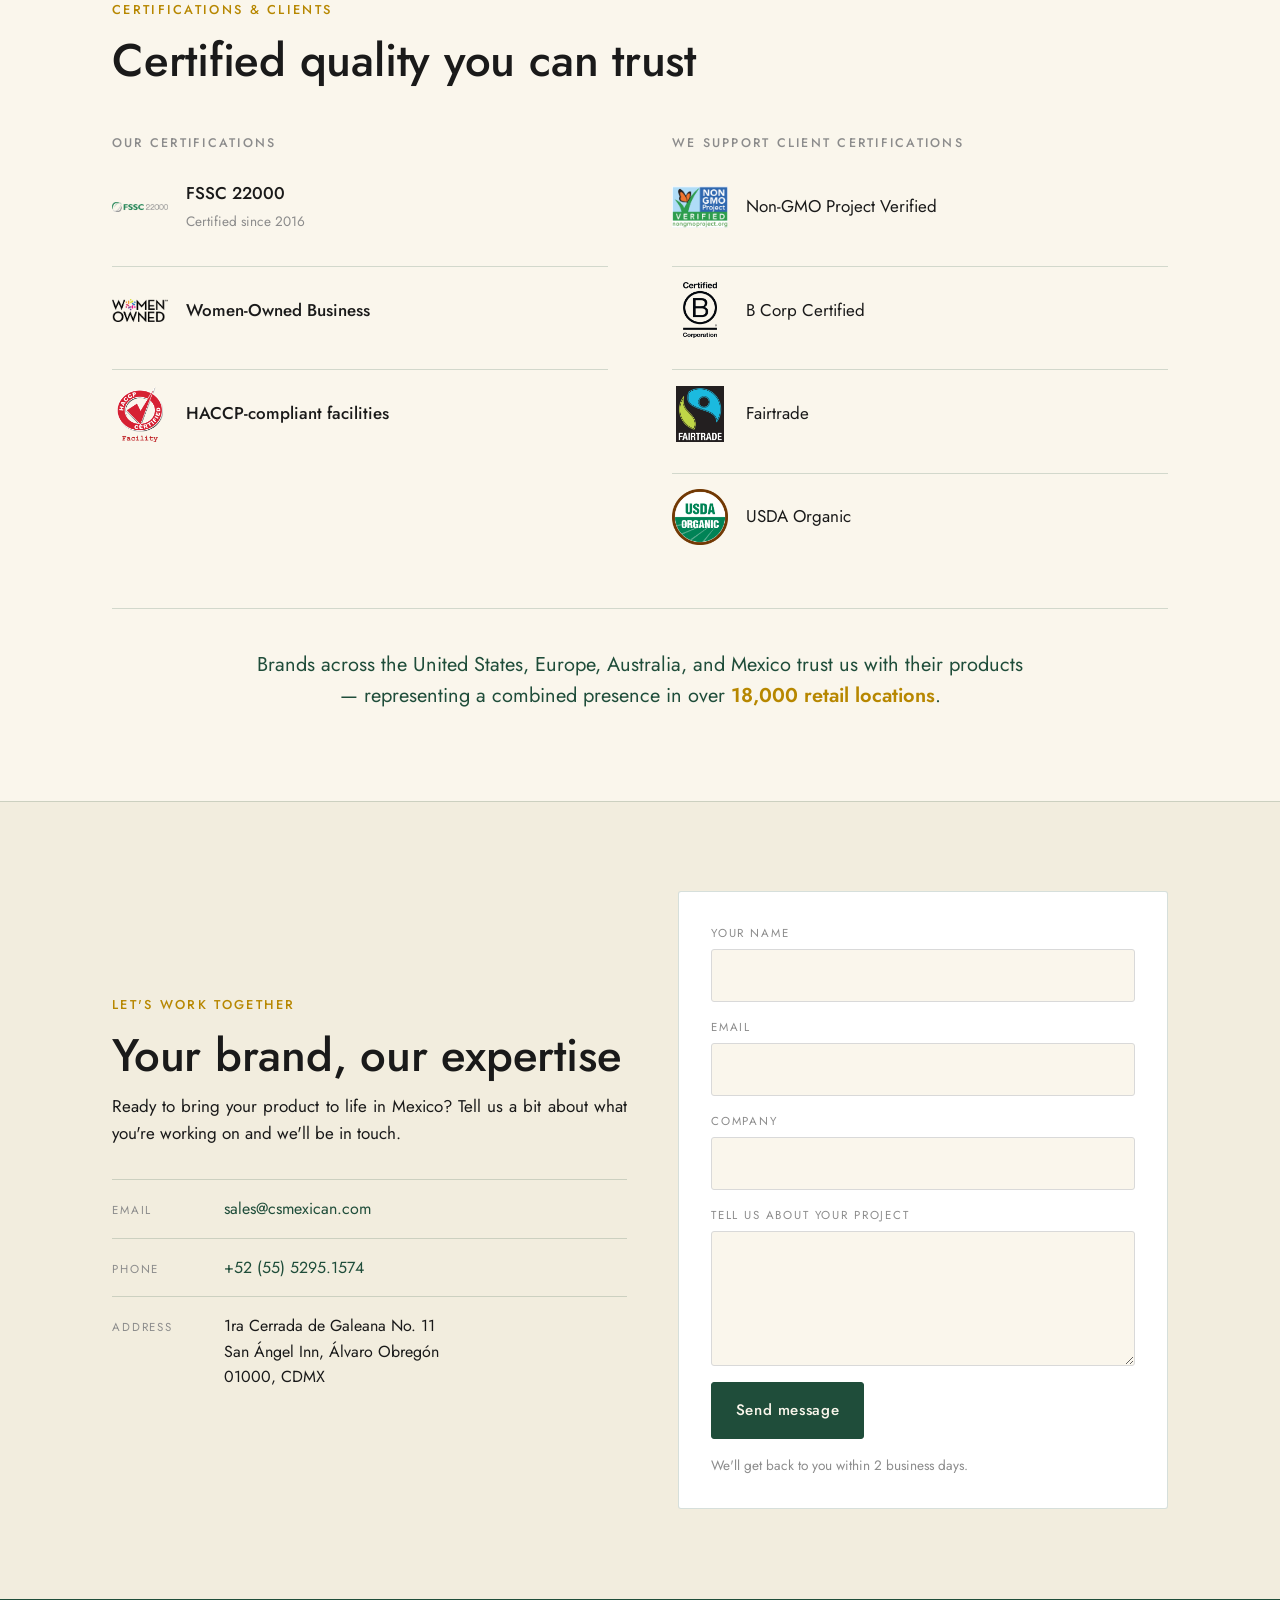
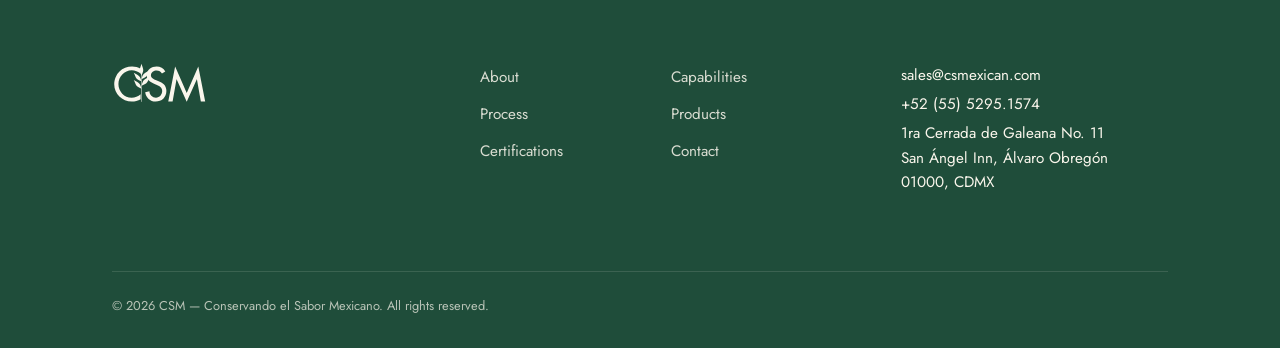
==== commit be779faa: "Replace client list with retail-presence claim Removed the client name row (Ki Gourmet · Gran Luchit" ====
--- a/index.html
+++ b/index.html
@@ -395,15 +395,11 @@
       </div>
 
       <div class="clients">
-        <p class="clients-lead">Trusted by brands across North America, Europe, and Australia.</p>
-        <ul class="client-names">
-          <li>Ki Gourmet</li>
-          <li>Gran Luchito</li>
-          <li>Sabor Mexicano</li>
-          <li>La Fundidora</li>
-          <li>Roland</li>
-          <li>El Cielo</li>
-        </ul>
+        <p class="clients-claim">
+          Brands across the United States, Europe, Australia, and Mexico
+          trust us with their products — representing a combined presence
+          in over <strong>18,000 retail locations</strong>.
+        </p>
       </div>
     </div>
   </section>
--- a/css/style.css
+++ b/css/style.css
@@ -67,10 +67,10 @@
 /* Label-type paragraphs stay left-aligned (justifying them looks odd) */
 .eyebrow,
 .form-note,
-.footer-copy,
-.clients-lead {
+.footer-copy {
   text-align: left;
 }
+/* .clients-lead overrides this to center — handled later in the clients block */
 p:last-child { margin-bottom: 0; }
 
 /* Hide elements only for screen readers */
@@ -113,7 +113,10 @@
   color: var(--ink);
   opacity: 0.78;
   max-width: 38rem;
-}
+  text-wrap: pretty;  /* no orphan word alone on last line */
+}
+/* Avoid single-word orphans on hero sub + body paragraphs too */
+.hero-sub, p.body-copy, .section p { text-wrap: pretty; }
 
 /* Two-column responsive layout */
 .two-col {
@@ -427,7 +430,11 @@
 }
 @media (min-width: 36rem) { .stats { grid-template-columns: repeat(2, 1fr); } }
 @media (min-width: 56rem) { .stats { grid-template-columns: repeat(4, 1fr); gap: 1rem; } }
-.stats > div { border-top: var(--rule); padding-top: 0.75rem; }
+.stats > div {
+  border-top: var(--rule);
+  padding-top: 0.75rem;
+  text-align: center;
+}
 .stats dt {
   font-family: var(--font-display);
   font-size: 0.72rem; letter-spacing: 0.16em; text-transform: uppercase;
@@ -509,9 +516,19 @@
 .section-why-mexico { background: var(--cream-deep); }
 .why-mexico-foot {
   margin-top: 2.5rem; padding-top: 2rem;
-  border-top: var(--rule);
-  max-width: 48rem;
   font-size: 1rem; line-height: 1.6; color: var(--ink); opacity: 0.85;
+  position: relative;
+}
+/* Full-bleed rule that extends edge-to-edge across the page */
+.why-mexico-foot::before {
+  content: '';
+  position: absolute;
+  top: 0;
+  left: 50%;
+  transform: translateX(-50%);
+  width: 100vw;
+  height: 1px;
+  background: rgba(31, 77, 58, 0.18);
 }
 .why-mexico-foot strong { color: var(--forest); font-weight: 600; }
 
@@ -544,13 +561,33 @@
 .clients {
   border-top: var(--rule);
   padding-top: 2.5rem;
+  text-align: center;
 }
 .clients-lead {
   font-family: var(--font-display);
   font-size: 0.85rem; letter-spacing: 0.18em;
   text-transform: uppercase; color: var(--ochre);
   margin: 0 0 1.5rem;
-}
+  text-align: center;
+}
+/* Claim statement — replaces the old client list */
+.clients-claim {
+  text-align: center;
+  font-family: var(--font-display);
+  font-weight: 400;
+  font-size: clamp(1.05rem, 1.6vw, 1.25rem);
+  line-height: 1.55;
+  color: var(--forest);
+  max-width: 48rem;
+  margin: 0 auto;
+  text-wrap: pretty;
+}
+.clients-claim strong {
+  color: var(--ochre);
+  font-weight: 600;
+  white-space: nowrap;
+}
+
 /* Typographic client list — written-out brand names, no logos */
 .client-names {
   list-style: none;
@@ -558,6 +595,7 @@
   display: flex; flex-wrap: wrap;
   gap: 0.5rem 1.4rem;
   align-items: baseline;
+  justify-content: center;
   font-family: var(--font-display);
   font-weight: 500;
   font-size: clamp(1.05rem, 1.6vw, 1.35rem);
